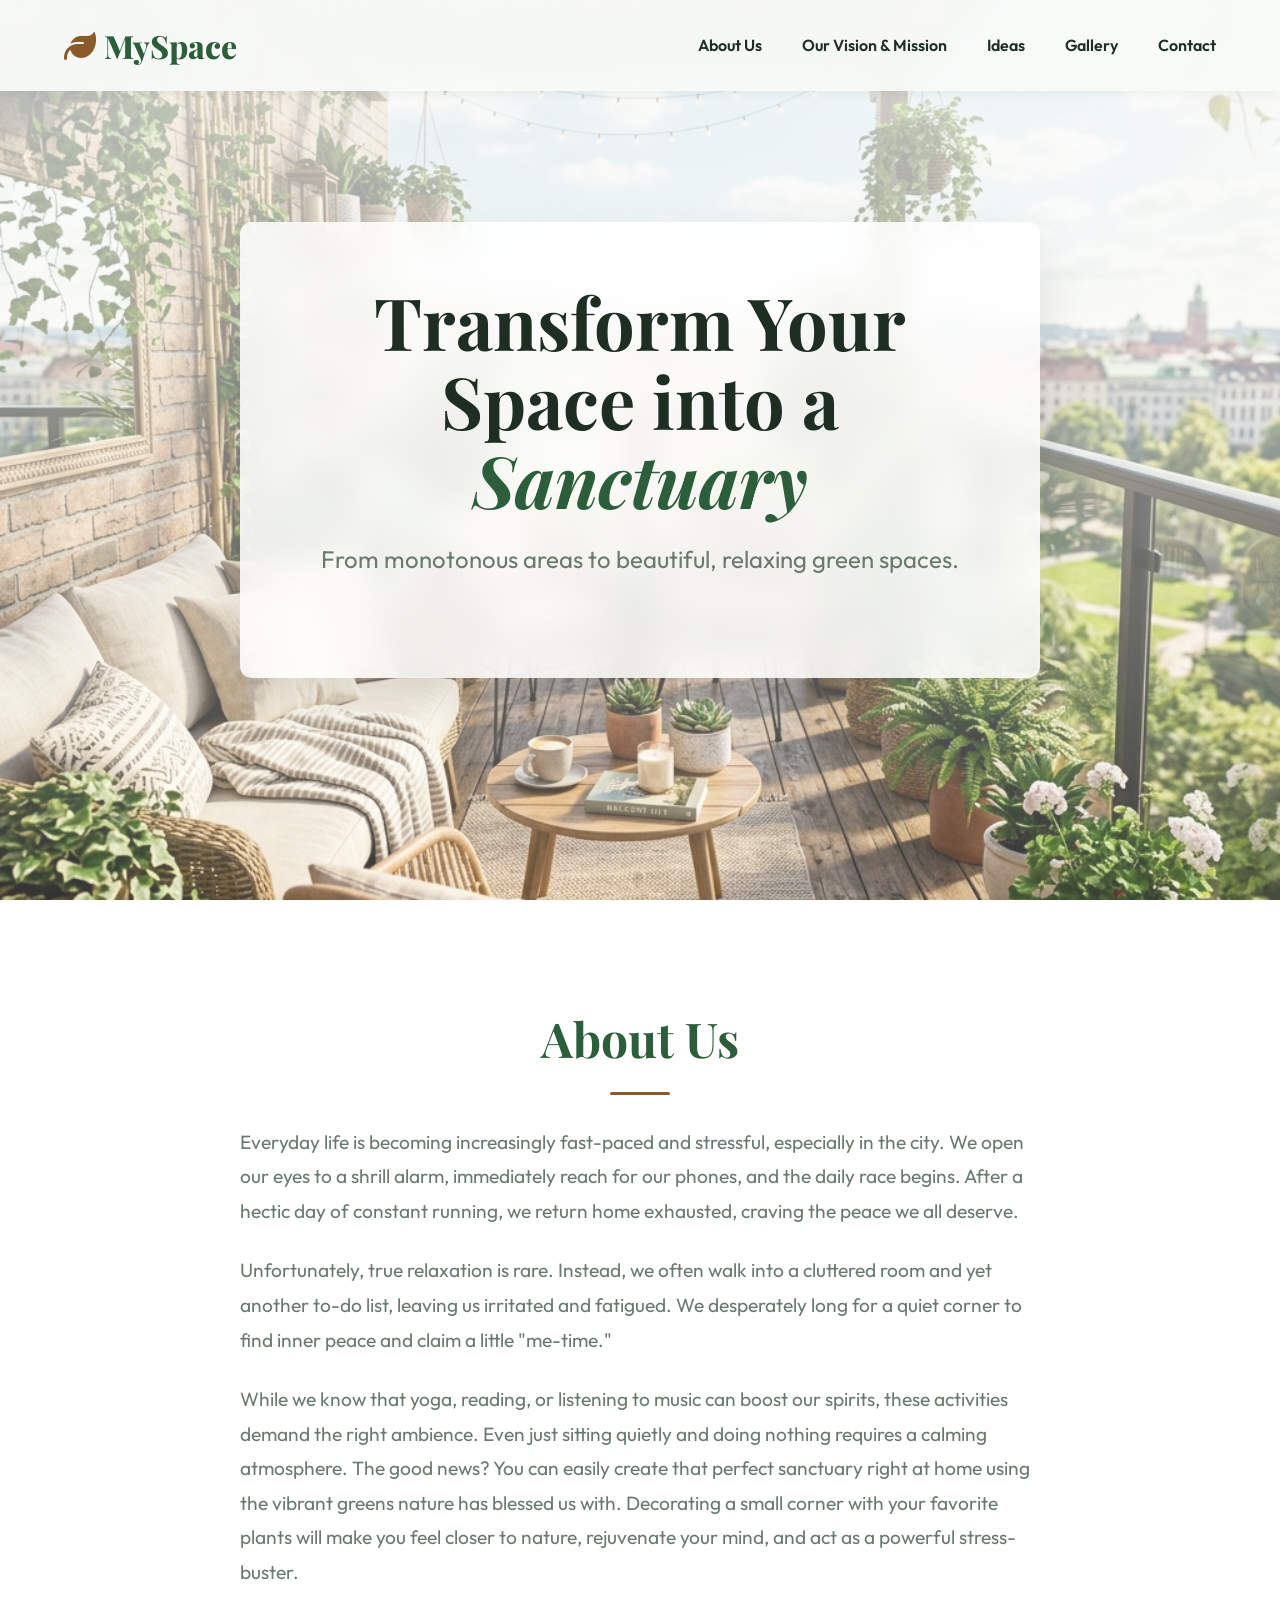
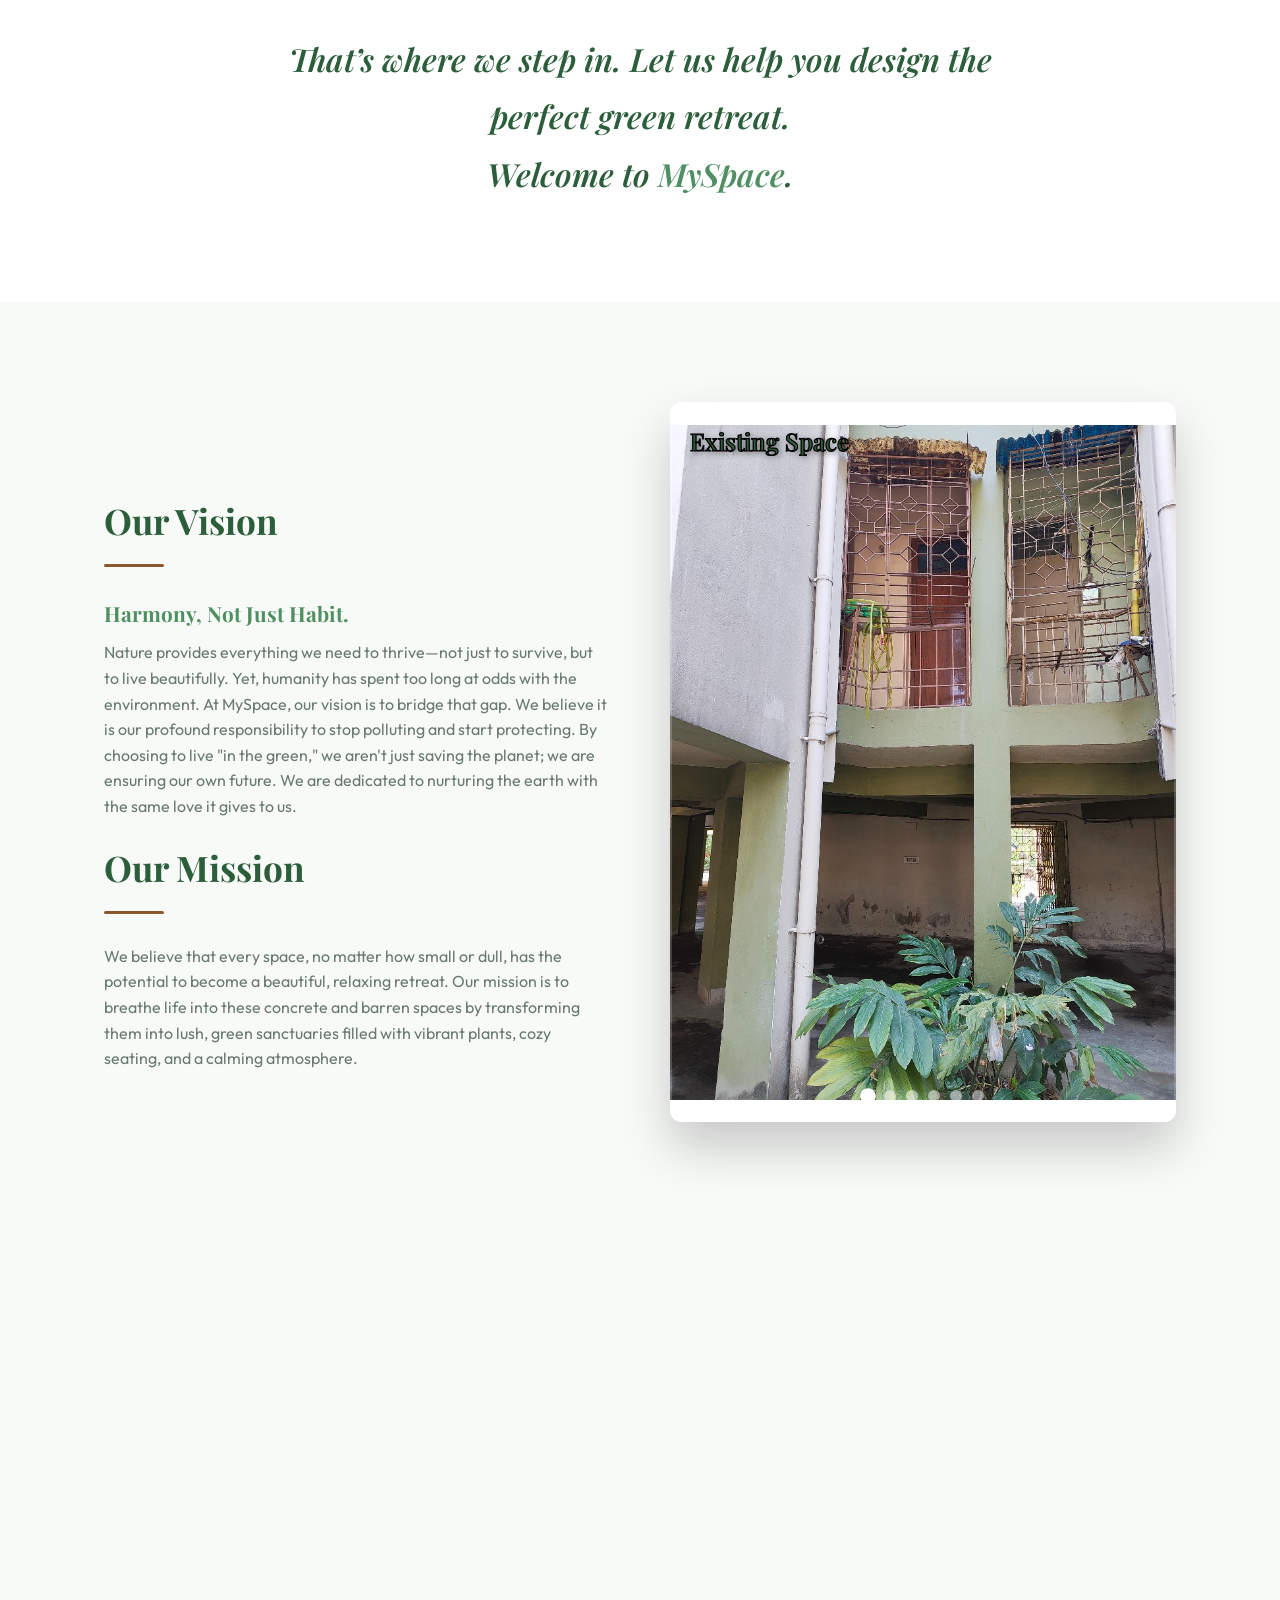
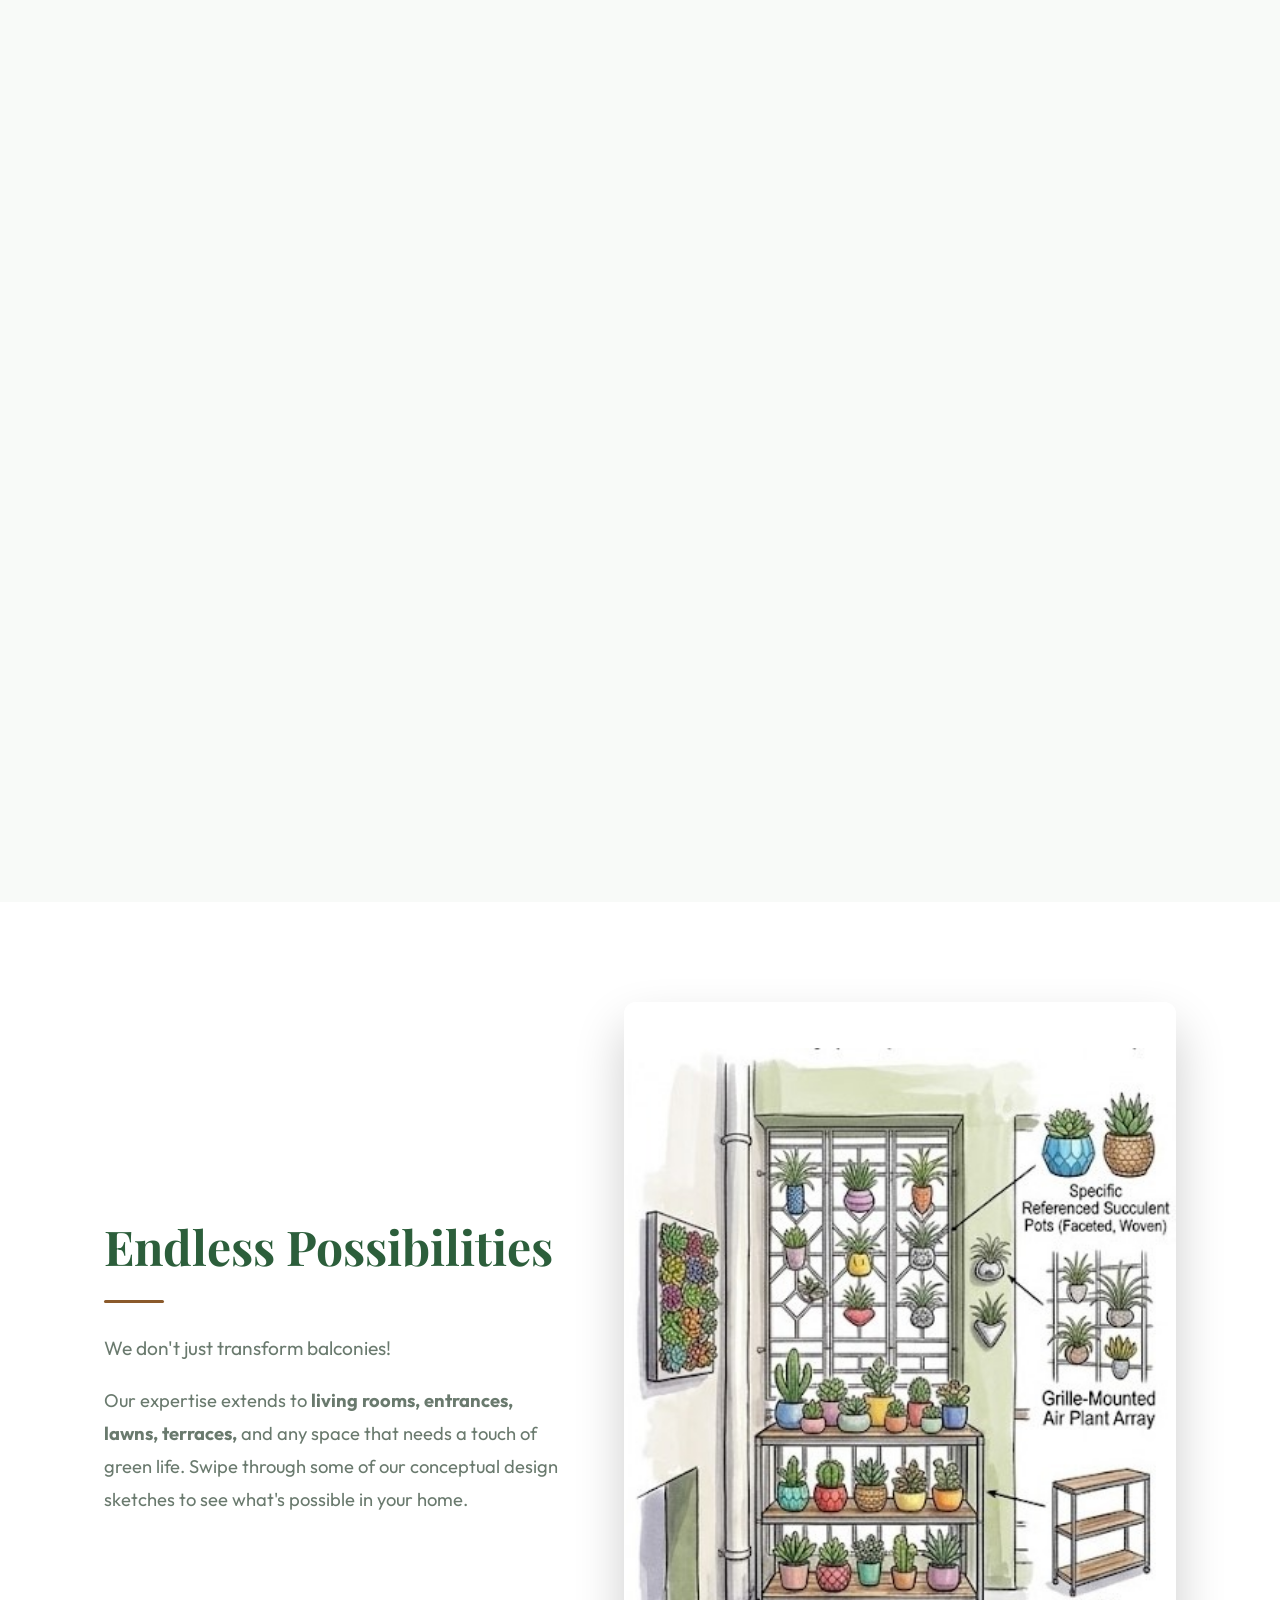
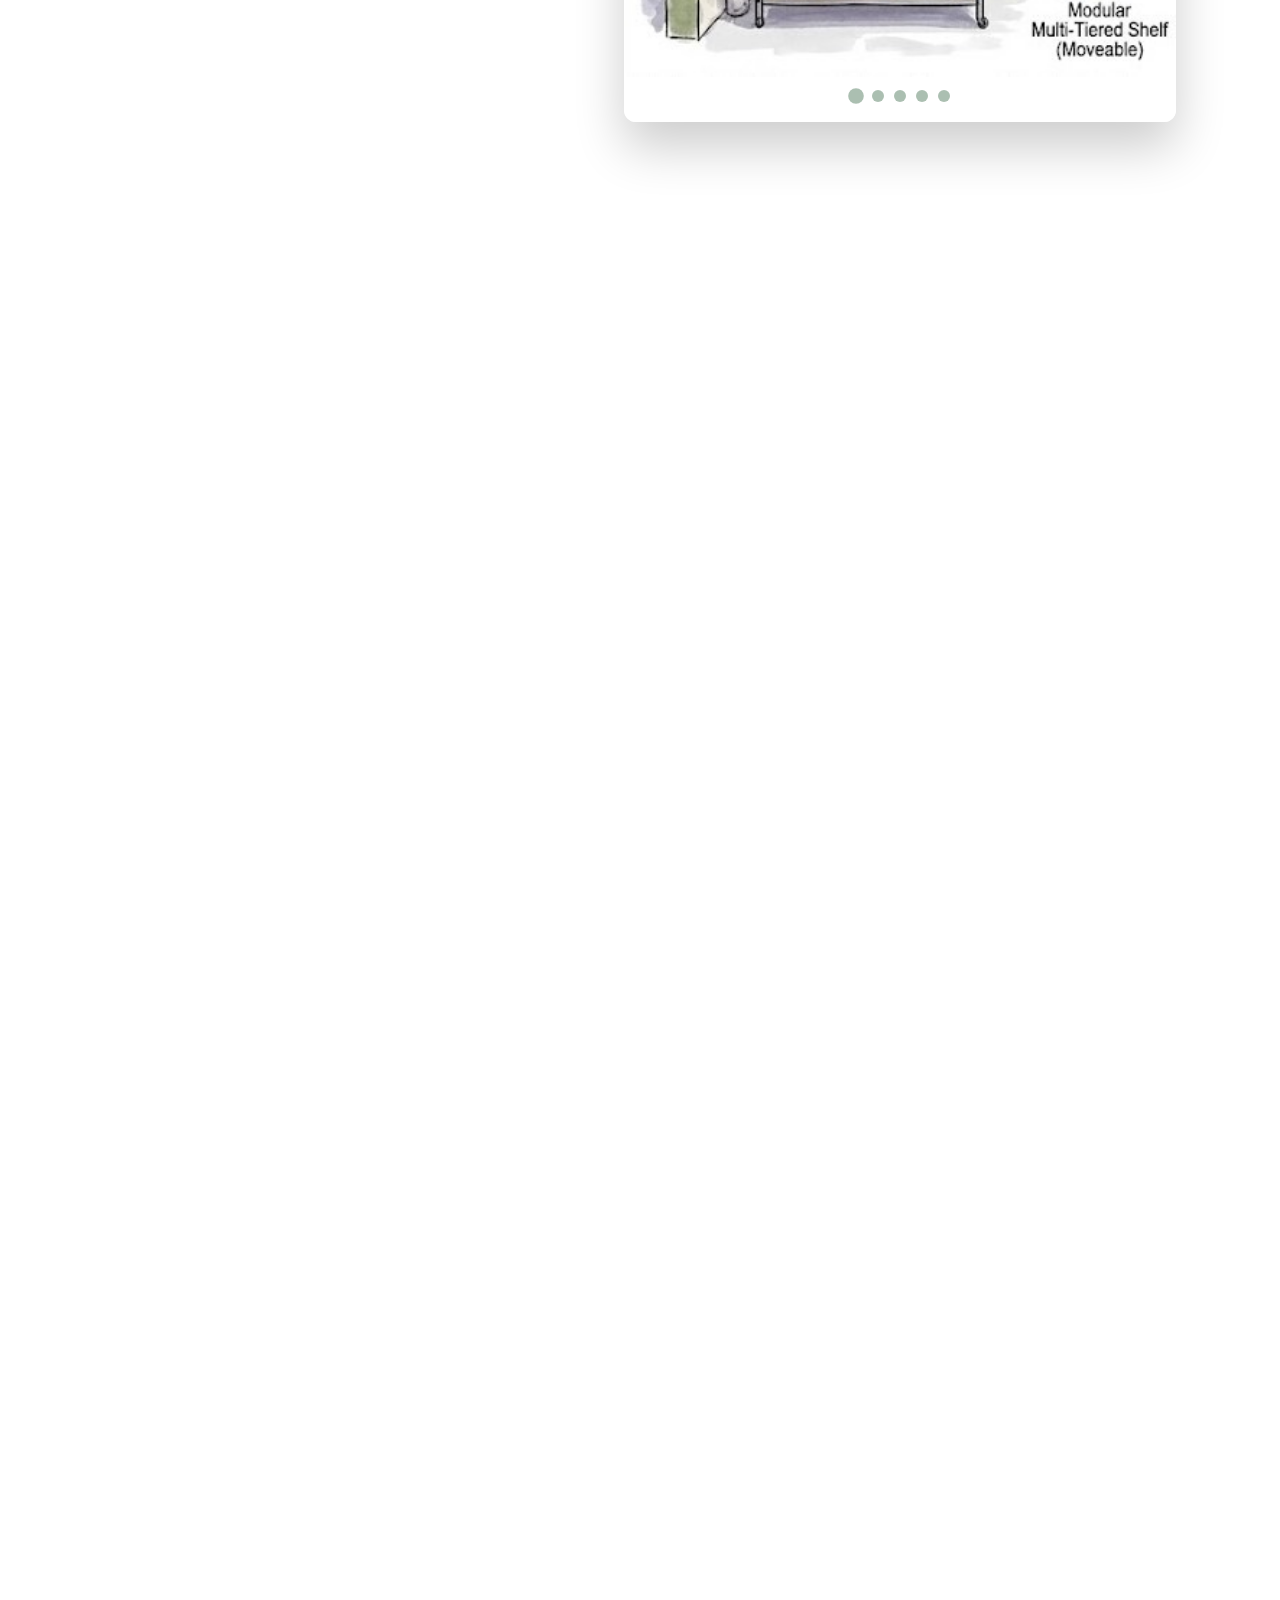
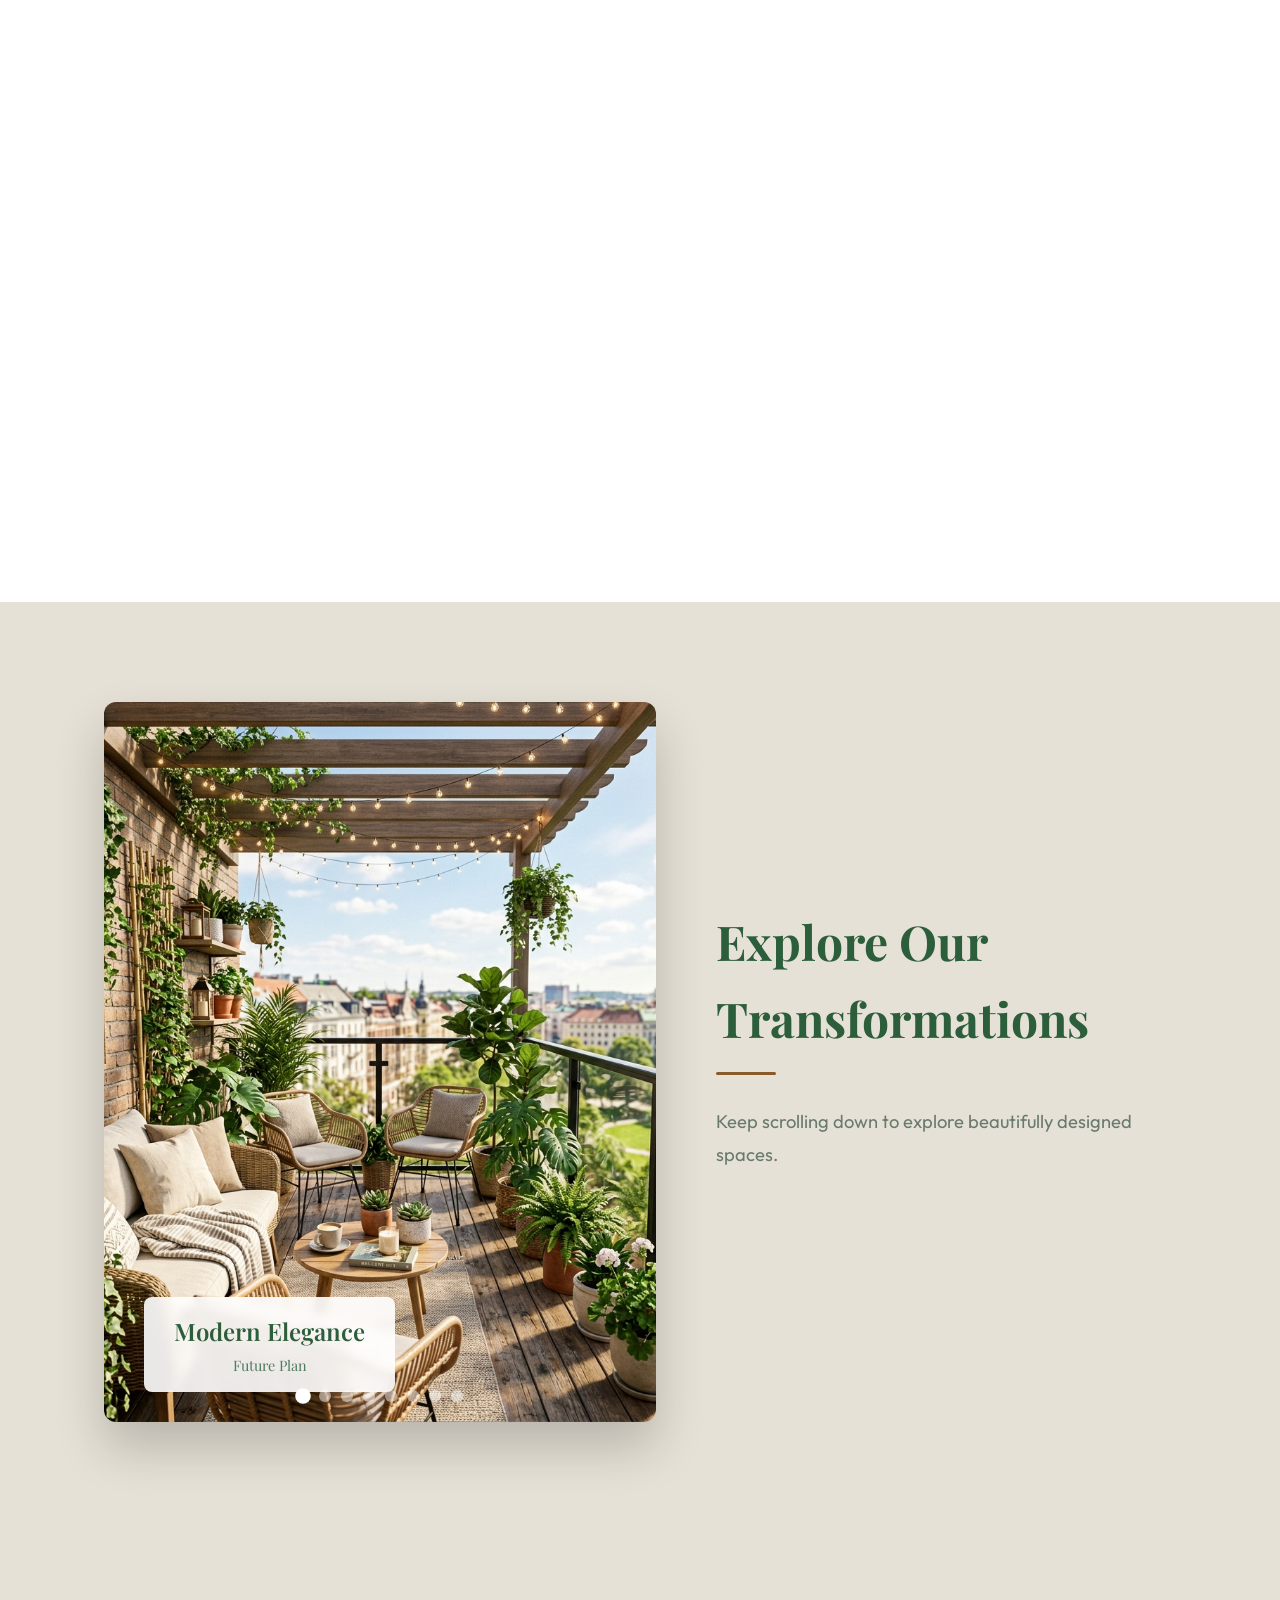
==== index.html @ f3a71e33 "Fix mobile responsive issues" ====
<!DOCTYPE html>
<html lang="en">
<head>
    <meta charset="UTF-8">
    <meta name="viewport" content="width=device-width, initial-scale=1.0">
    <meta name="description" content="MySpace - Transforming boring verandas and balconies into beautiful and relaxing spaces with plants.">
    <title>MySpace | Your Balcony Oasis</title>
    <!-- Google Fonts -->
    <link rel="preconnect" href="https://fonts.googleapis.com">
    <link rel="preconnect" href="https://fonts.gstatic.com" crossorigin>
    <link href="https://fonts.googleapis.com/css2?family=Outfit:wght@300;400;600;800&family=Playfair+Display:ital,wght@0,600;1,600&display=swap" rel="stylesheet">
    <link rel="stylesheet" href="styles.css">
    <!-- Font Awesome for Icons -->
    <link rel="stylesheet" href="https://cdnjs.cloudflare.com/ajax/libs/font-awesome/6.4.0/css/all.min.css">
</head>
<body>

    <!-- Navigation -->
    <nav class="navbar">
        <div class="logo">
            <i class="fa-solid fa-leaf logo-icon"></i> MySpace
        </div>
        <div class="menu-toggle" id="mobile-menu" style="display: none; font-size: 1.8rem; cursor: pointer; color: var(--primary-green);">
            <i class="fa-solid fa-bars"></i>
        </div>
        <ul class="nav-links" id="nav-links">
            <li><a href="#about">About Us</a></li>
            <li><a href="#vision">Our Vision & Mission</a></li>
            <li><a href="#ideas">Ideas</a></li>
            <li><a href="#gallery">Gallery</a></li>
            <li><a href="#contact">Contact</a></li>
        </ul>
    </nav>

    <!-- Hero Section -->
    <header class="hero slide-up">
        <div class="hero-content">
            <h1>Transform Your Space into a <span class="highlight">Sanctuary</span></h1>
            <p>From monotonous areas to beautiful, relaxing green spaces.</p>
        </div>
    </header>

    <!-- About Us Section -->
    <section id="about" class="about section fade-in">
        <div class="about-container">
            <h2>About Us</h2>
            <div class="underline center"></div>
            <div class="about-content">
                <p>Everyday life is becoming increasingly fast-paced and stressful, especially in the city. We open our eyes to a shrill alarm, immediately reach for our phones, and the daily race begins. After a hectic day of constant running, we return home exhausted, craving the peace we all deserve.</p>
                <p>Unfortunately, true relaxation is rare. Instead, we often walk into a cluttered room and yet another to-do list, leaving us irritated and fatigued. We desperately long for a quiet corner to find inner peace and claim a little "me-time."</p>
                <p>While we know that yoga, reading, or listening to music can boost our spirits, these activities demand the right ambience. Even just sitting quietly and doing nothing requires a calming atmosphere. The good news? You can easily create that perfect sanctuary right at home using the vibrant greens nature has blessed us with. Decorating a small corner with your favorite plants will make you feel closer to nature, rejuvenate your mind, and act as a powerful stress-buster.</p>
                <h3 class="highlight-quote">That’s where we step in. Let us help you design the perfect green retreat.<br>Welcome to <span>MySpace</span>.</h3>
            </div>
        </div>
    </section>

    <!-- Vision Section -->
    <section id="vision" class="vision section scroll-sequence">
        <div class="vision-container sticky-content">
            <div class="vision-text">
                <h2>Our Vision</h2>
                <div class="underline"></div>
                <h3 style="margin-bottom: 10px; font-size: 1.3rem; color: var(--accent-green);">Harmony, Not Just Habit.</h3>
                <p style="margin-bottom: 20px;">Nature provides everything we need to thrive—not just to survive, but to live beautifully. Yet, humanity has spent too long at odds with the environment. At MySpace, our vision is to bridge that gap. We believe it is our profound responsibility to stop polluting and start protecting. By choosing to live "in the green," we aren't just saving the planet; we are ensuring our own future. We are dedicated to nurturing the earth with the same love it gives to us.</p>
                
                <h2>Our Mission</h2>
                <div class="underline"></div>
                <p>We believe that every space, no matter how small or dull, has the potential to become a beautiful, relaxing retreat. Our mission is to breathe life into these concrete and barren spaces by transforming them into lush, green sanctuaries filled with vibrant plants, cozy seating, and a calming atmosphere.</p>
            </div>
            <div class="carousel-container vision-slider">
                <div class="carousel-track">
                    <div class="carousel-slide active">
                        <img src="assets/images/media__1774604463958.jpg" alt="Existing Space">
                        <div class="slide-caption">Existing Space</div>
                    </div>
                    <div class="carousel-slide">
                        <img src="assets/images/media__1774605026718.jpg" alt="Your Vision, Our Mission">
                        <div class="slide-caption">Your Vision, Our Mission</div>
                    </div>
                    <div class="carousel-slide">
                        <img src="assets/images/media__1774605032897.jpg" alt="Your Vision, Our Mission">
                        <div class="slide-caption">Your Vision, Our Mission</div>
                    </div>
                    <div class="carousel-slide">
                        <img src="assets/images/media__1774605039100.jpg" alt="Your Vision, Our Mission">
                        <div class="slide-caption">Your Vision, Our Mission</div>
                    </div>
                    <div class="carousel-slide">
                        <img src="assets/images/media__1774605044727.jpg" alt="Your Vision, Our Mission">
                        <div class="slide-caption">Your Vision, Our Mission</div>
                    </div>
                    <div class="carousel-slide">
                        <img src="assets/images/media__1774604450760.jpg" alt="Final Transformation">
                        <div class="slide-caption">Final Transformation</div>
                    </div>
                </div>
                
                <div class="carousel-nav">
                    <span class="dot active"></span>
                    <span class="dot"></span>
                    <span class="dot"></span>
                    <span class="dot"></span>
                    <span class="dot"></span>
                    <span class="dot"></span>
                </div>
            </div>
        </div>
    </section>

    <!-- Ideas / Sketches Section -->
    <section id="ideas" class="gallery section scroll-sequence" style="background-color: var(--white);">
        <div class="ideas-container sticky-content">
            <div class="ideas-text">
                <h2>Endless Possibilities</h2>
                <div class="underline"></div>
                <p class="subtitle" style="margin-bottom: 20px;">We don't just transform balconies!</p>
                <p style="font-size: 1.15rem; color: var(--text-light); line-height: 1.8;">Our expertise extends to <strong>living rooms, entrances, lawns, terraces,</strong> and any space that needs a touch of green life. Swipe through some of our conceptual design sketches to see what's possible in your home.</p>
            </div>
            
            <div class="carousel-container ideas-slider">
                <div class="carousel-track">
                    <div class="carousel-slide active">
                        <img src="assets/images/media__1774609196352.jpg" alt="Idea Sketch 1" style="object-fit: contain; background-color: #fff;">
                    </div>
                    <div class="carousel-slide">
                        <img src="assets/images/media__1774609197192.jpg" alt="Idea Sketch 2" style="object-fit: contain; background-color: #fff;">
                    </div>
                    <div class="carousel-slide">
                        <img src="assets/images/media__1774609197814.jpg" alt="Idea Sketch 3" style="object-fit: contain; background-color: #fff;">
                    </div>
                    <div class="carousel-slide">
                        <img src="assets/images/media__1774609197874.jpg" alt="Idea Sketch 4" style="object-fit: contain; background-color: #fff;">
                    </div>
                    <div class="carousel-slide">
                        <img src="assets/images/media__1774609370418.jpg" alt="Idea Sketch 5" style="object-fit: contain; background-color: #fff;">
                    </div>
                </div>
                
                <div class="carousel-nav">
                    <span class="dot active" style="background: rgba(44, 94, 59, 0.4);"></span>
                    <span class="dot" style="background: rgba(44, 94, 59, 0.4);"></span>
                    <span class="dot" style="background: rgba(44, 94, 59, 0.4);"></span>
                    <span class="dot" style="background: rgba(44, 94, 59, 0.4);"></span>
                    <span class="dot" style="background: rgba(44, 94, 59, 0.4);"></span>
                </div>
            </div>
        </div>
    </section>

    <!-- Gallery / Animated Carousel -->
    <section id="gallery" class="gallery section scroll-sequence">
        <div class="gallery-container sticky-content">
            
            <div class="carousel-container gallery-slider">
                <div class="carousel-track">
                    <div class="carousel-slide active">
                        <img src="assets/images/balcony_plants_1774595165789.png" alt="Modern Balcony Transformation">
                        <div class="slide-caption">
                            Modern Elegance
                            <div style="font-size: 0.9rem; font-weight: 400; opacity: 0.8; margin-top: 4px;">Future Plan</div>
                        </div>
                    </div>
                    <div class="carousel-slide">
                        <img src="assets/images/lush_veranda_garden_1774595140950.png" alt="Lush Natural Veranda">
                        <div class="slide-caption">
                            Natural Retreat
                            <div style="font-size: 0.9rem; font-weight: 400; opacity: 0.8; margin-top: 4px;">Future Plan</div>
                        </div>
                    </div>
                    <div class="carousel-slide">
                        <img src="assets/images/media__1774605804917.jpg" alt="Mounted Air Plant">
                        <div class="slide-caption">Hanging Mounts</div>
                        <div class="plant-label" style="top: 50%; left: 50%;">Tillandsia (Air Plant)</div>
                    </div>
                    <div class="carousel-slide">
                        <img src="assets/images/media__1774605805603.jpg" alt="Moss Pole with Air Plants">
                        <div class="slide-caption">Living Art</div>
                        <div class="plant-label" style="top: 60%; left: 45%;">Tillandsia Assortment</div>
                        <div class="plant-label" style="top: 20%; left: 70%;">Pennywort</div>
                    </div>
                    <div class="carousel-slide">
                        <img src="assets/images/media__1774605805669.jpg" alt="Potted Succulents and Plants">
                        <div class="slide-caption">Potted Retreat</div>
                        <div class="plant-label" style="top: 40%; left: 75%;">Aglaonema</div>
                        <div class="plant-label" style="top: 80%; left: 45%;">Succulent Varietals</div>
                        <div class="plant-label" style="top: 20%; left: 20%;">Hanging Fern</div>
                    </div>
                    <div class="carousel-slide">
                        <img src="assets/images/media__1774605806975.jpg" alt="Rabbit's Foot Fern">
                        <div class="slide-caption">Textured Greens</div>
                        <div class="plant-label" style="top: 45%; left: 50%;">Rabbit's Foot Fern</div>
                    </div>
                    <div class="carousel-slide">
                        <img src="assets/images/media__1774608332799.jpg" alt="Colourful Pots Collection">
                        <div class="slide-caption">Colourful Collection</div>
                        <div class="plant-label" style="top: 20%; left: 20%;">Tradescantia</div>
                        <div class="plant-label" style="top: 30%; left: 70%;">Indoor Fern</div>
                        <div class="plant-label" style="top: 50%; left: 45%;">Star Cactus</div>
                        <div class="plant-label" style="top: 85%; left: 50%;">Succulents Assortment</div>
                    </div>
                    <div class="carousel-slide">
                        <img src="assets/images/media__1774605806603.jpg" alt="Full Balcony Bloom">
                        <div class="slide-caption">Full Transformation</div>
                    </div>
                </div>
                
                <div class="carousel-nav">
                    <span class="dot active"></span>
                    <span class="dot"></span>
                    <span class="dot"></span>
                    <span class="dot"></span>
                    <span class="dot"></span>
                    <span class="dot"></span>
                    <span class="dot"></span>
                    <span class="dot"></span>
                </div>
            </div>

            <div class="gallery-text">
                <h2>Explore Our Transformations</h2>
                <div class="underline"></div>
                <p class="subtitle" style="font-size: 1.15rem; color: var(--text-light); line-height: 1.8;">Keep scrolling down to explore beautifully designed spaces.</p>
            </div>
        </div>
    </section>

    <!-- Contact Section -->
    <section id="contact" class="contact section fade-in">
        <div class="contact-container" style="max-width: 900px;">
            <h2>Let's Get Started</h2>
            <div class="underline center"></div>
            <p>Ready to transform your balcony? Send us a message and we'll reach out.</p>
            
            <div class="contact-layout" style="display: flex; gap: 40px; align-items: stretch; flex-wrap: wrap; margin-top: 30px;">
                <form class="contact-form" style="flex: 1.2; min-width: 300px; margin: 0;">
                    <!-- Anti-spam settings for formsubmit -->
                    <input type="hidden" name="_captcha" value="false">
                    <input type="hidden" name="_subject" value="New Enquiry for MySpace!">
                    
                    <div class="form-group">
                        <input type="text" id="name" name="name" placeholder="Your Name" required>
                    </div>
                    <div class="form-group">
                        <input type="email" id="email" name="email" placeholder="Your Email" required>
                    </div>
                    <div class="form-group">
                        <input type="tel" id="phone" name="phone" placeholder="Your Phone Number" required>
                    </div>
                    <div class="form-group">
                        <textarea id="message" name="message" rows="5" placeholder="Tell us about your space..." required></textarea>
                    </div>
                    <button type="submit" class="btn primary-btn submit-btn">Send Message</button>
                </form>

                <div class="contact-qr" style="flex: 1; min-width: 250px; background: var(--white); padding: 40px; border-radius: var(--br-radius); box-shadow: 0 15px 35px rgba(0,0,0,0.05); display: flex; flex-direction: column; align-items: center; justify-content: center;">
                    <p style="font-family: var(--font-heading); font-size: 1.5rem; color: var(--primary-green); margin-bottom: 20px; font-weight: 600; text-align: center;">Connect on Instagram</p>
                    <a href="https://www.instagram.com/exerevnomyspace/" target="_blank" style="display: block; transition: transform 0.3s;" onmouseover="this.style.transform='scale(1.05)'" onmouseout="this.style.transform='scale(1)'">
                        <img src="assets/images/media__1775208472275.png" alt="Instagram QR Code" style="max-width: 200px; width: 100%; border-radius: 10px; border: 2px solid var(--light-green); padding: 10px; box-shadow: 0 4px 15px rgba(0,0,0,0.08);">
                    </a>
                    <p style="margin-top: 15px; color: var(--text-light); font-size: 0.95rem;">@exerevnomyspace</p>
                    
                    <div style="width: 100%; height: 1px; background: #E2E8F0; margin: 25px 0;"></div>
                    
                    <p style="font-family: var(--font-heading); font-size: 1.2rem; color: var(--primary-green); margin-bottom: 15px; font-weight: 600; text-align: center;">Or Email Us Directly</p>
                    <a href="mailto:exerevnomyspace@gmail.com" style="color: var(--accent-green); font-weight: 600; font-size: 1.05rem; display: flex; align-items: center; gap: 8px;">
                        <i class="fa-regular fa-envelope"></i> exerevnomyspace@gmail.com
                    </a>
                </div>
            </div>
        </div>
    </section>

    <!-- Footer -->
    <footer class="footer">
        <div class="footer-content">
            <div class="footer-logo">
                <i class="fa-solid fa-leaf"></i> MySpace
            </div>
            <p class="footer-tagline">Making the world greener, one space at a time.</p>
            <div class="social-links">
                <a href="https://www.instagram.com/exerevnomyspace/" target="_blank" aria-label="Instagram"><i class="fa-brands fa-instagram"></i></a>
            </div>
        </div>
        <div class="footer-bottom">
            <p>&copy; <script>document.write(new Date().getFullYear())</script> MySpace. All rights reserved.</p>
        </div>
    </footer>

    <script src="script.js"></script>
</body>
</html>
---- styles.css ----
/* 
  MySpace - Nature Based Theme 
  Color Palette: Forest Green, Sage, Soft Off-White, Earthy Browns
*/

:root {
    /* Colors */
    --primary-green: #2C5E3B; /* Deep Forest Green */
    --light-green: #A3C1AD; /* Sage Green */
    --accent-green: #4F8F62; /* Vibrant Green */
    --wood-brown: #8B5A2B; /* Touch of earthy brown */
    --bg-color: #F8FAF8; /* Soft Off-white */
    --text-dark: #1F2E23;
    --text-light: #6A7A6E;
    --white: #FFFFFF;
    --sand: #E6E1D6; /* Warm earthy tone */
    
    /* Typography */
    --font-main: 'Outfit', sans-serif;
    --font-heading: 'Playfair Display', serif;
    
    /* Layout */
    --max-width: 1200px;
    --br-radius: 12px;
    
    /* Animation */
    --transition: 0.3s ease-in-out;
}

/* Base Styles */
* {
    margin: 0;
    padding: 0;
    box-sizing: border-box;
    scroll-behavior: smooth;
}

body {
    font-family: var(--font-main);
    background-color: var(--bg-color);
    color: var(--text-dark);
    line-height: 1.6;
    overflow-x: hidden;
}

a {
    text-decoration: none;
    color: inherit;
    transition: var(--transition);
}

ul {
    list-style: none;
}

img {
    max-width: 100%;
    height: auto;
    display: block;
}

/* Typography & Utilities */
h1, h2, h3, h4 {
    font-family: var(--font-heading);
    color: var(--primary-green);
}

.section {
    padding: 100px 5%;
}

.underline {
    width: 60px;
    height: 3px;
    background-color: var(--wood-brown);
    margin: 15px 0 30px;
    border-radius: 2px;
}

.underline.center {
    margin-left: auto;
    margin-right: auto;
}

.btn {
    display: inline-block;
    padding: 14px 32px;
    border-radius: 30px;
    font-size: 1.1rem;
    font-weight: 600;
    cursor: pointer;
    transition: all 0.3s cubic-bezier(0.25, 0.8, 0.25, 1);
    border: none;
}

.primary-btn {
    background: linear-gradient(135deg, var(--primary-green), var(--accent-green));
    color: var(--white);
    box-shadow: 0 4px 15px rgba(44, 94, 59, 0.3);
}

.primary-btn:hover {
    transform: translateY(-3px);
    box-shadow: 0 8px 25px rgba(44, 94, 59, 0.4);
    color: var(--white);
}

/* Navigation */
.navbar {
    display: flex;
    justify-content: space-between;
    align-items: center;
    padding: 20px 5%;
    background: rgba(248, 250, 248, 0.95);
    backdrop-filter: blur(10px);
    position: fixed;
    top: 0;
    left: 0;
    width: 100%;
    z-index: 1000;
    box-shadow: 0 2px 10px rgba(0,0,0,0.05);
    transition: padding 0.3s ease;
}

.navbar.scrolled {
    padding: 15px 5%;
}

.logo {
    font-family: var(--font-heading);
    font-size: 2rem;
    font-weight: 800;
    color: var(--primary-green);
    display: flex;
    align-items: center;
    gap: 8px;
}

.logo-icon {
    color: var(--wood-brown);
}

.nav-links {
    display: flex;
    gap: 40px;
    font-weight: 600;
}

.nav-links a:hover {
    color: var(--accent-green);
}

/* Hero Section */
.hero {
    height: 100vh;
    display: flex;
    align-items: center;
    justify-content: center;
    text-align: center;
    padding: 0 5%;
    position: relative;
    background: linear-gradient(rgba(248, 250, 248, 0.8), rgba(248, 250, 248, 0.2)),
                url('assets/images/balcony_plants_1774595165789.png') center/cover no-repeat;
    background-attachment: fixed;
}

.hero-content {
    max-width: 800px;
    z-index: 2;
    background: rgba(255, 255, 255, 0.85);
    padding: 60px 40px;
    border-radius: var(--br-radius);
    box-shadow: 0 20px 50px rgba(0,0,0,0.1);
    backdrop-filter: blur(15px);
}

.hero h1 {
    font-size: 4.5rem;
    line-height: 1.1;
    margin-bottom: 20px;
    color: var(--text-dark);
}

.hero .highlight {
    color: var(--primary-green);
    font-style: italic;
}

.hero p {
    font-size: 1.5rem;
    color: var(--text-light);
    margin-bottom: 40px;
}

/* About Us Section */
.about {
    background-color: var(--white);
    text-align: center;
}

.about h2 {
    font-size: 3rem;
}

.about-content {
    max-width: 800px;
    margin: 0 auto;
    text-align: left;
    font-size: 1.2rem;
    color: var(--text-light);
    line-height: 1.8;
}

.about-content p {
    margin-bottom: 25px;
}

.highlight-quote {
    text-align: center;
    font-family: var(--font-heading);
    color: var(--primary-green);
    font-size: 2rem;
    font-style: italic;
    margin-top: 40px;
    font-weight: 600;
}

.highlight-quote span {
    color: var(--accent-green);
}

/* Vision Section */
.vision-container {
    display: flex;
    align-items: center;
    gap: 60px;
    max-width: var(--max-width);
    margin: 0 auto;
}

/* Sticky Scroll Sequence Base */
.scroll-sequence {
    position: relative;
    padding: 0 !important;
}

.sticky-content {
    position: sticky;
    top: 0;
    height: 100vh;
    display: flex;
    flex-direction: column;
    justify-content: center;
    align-items: center;
    overflow: hidden;
    padding: 60px 5%;
    width: 100%;
}

.vision-container.sticky-content {
    flex-direction: row;
    max-width: var(--max-width);
    margin: 0 auto;
    padding-top: 80px; /* Accounts for navbar */
}

.ideas-container.sticky-content,
.gallery-container.sticky-content {
    flex-direction: row;
    max-width: var(--max-width);
    margin: 0 auto;
    gap: 60px;
    padding-top: 80px;
}

.ideas-text,
.gallery-text {
    flex: 1;
    text-align: left;
}

.ideas-text h2,
.gallery-text h2 {
    font-size: 3rem;
    color: var(--primary-green);
}

.ideas-slider {
    flex: 1.2;
    margin: 0;
    max-width: none;
    height: 75vh;
    box-shadow: 0 20px 40px rgba(44, 94, 59, 0.15);
}

.gallery-slider {
    flex: 1.2;
    margin: 0;
    max-width: none;
    height: 80vh;
}

.vision-text {
    flex: 1;
    margin-top: 40px;
}

.vision-text h2 {
    font-size: 2.2rem;
}

.vision-text p {
    font-size: 1rem;
    color: var(--text-light);
}

.vision-slider {
    flex: 1;
    margin: 0;
    max-width: none;
    box-shadow: 0 20px 40px rgba(44, 94, 59, 0.15);
    aspect-ratio: 3 / 4;
}

.vision-slider::after {
    content: '';
    position: absolute;
    inset: 0;
    border-radius: var(--br-radius);
    box-shadow: inset 0 0 0 2px rgba(255,255,255,0.2);
    pointer-events: none;
}

.vision-slider .carousel-slide {
    background-color: var(--white);
}

.vision-slider .carousel-slide img {
    transition: transform 0.8s ease;
    object-fit: contain;
}

.vision-slider:hover .carousel-slide img {
    transform: scale(1.05);
}

.vision-slider .slide-caption {
    background: transparent;
    backdrop-filter: none;
    top: 20px;
    bottom: auto;
    left: 20px;
    padding: 0;
    color: var(--primary-green);
    -webkit-text-stroke: 1.2px #000;
    text-shadow: 2px 2px 6px rgba(0,0,0,0.7);
}


/* Gallery Carousel Section */
.gallery {
    background-color: var(--sand);
    text-align: center;
}

.gallery h2 {
    font-size: 3rem;
}

.gallery .subtitle {
    font-size: 1.2rem;
    color: var(--text-light);
    margin-bottom: 50px;
}

.carousel-container {
    max-width: 1000px;
    width: 100%;
    margin: 0 auto;
    position: relative;
    overflow: hidden;
    border-radius: var(--br-radius);
    box-shadow: 0 25px 50px rgba(0,0,0,0.2);
    height: 80vh; /* Taller explicit height instead of cramped aspect ratio */
}

.carousel-track {
    position: relative;
    width: 100%;
    height: 100%;
}

.carousel-slide {
    position: absolute;
    inset: 0;
    opacity: 0;
    transition: opacity 0.6s ease-in-out;
    pointer-events: none;
    background-color: var(--white);
}

.carousel-slide.active {
    opacity: 1;
    pointer-events: auto;
}

.carousel-slide img {
    width: 100%;
    height: 100%;
    object-fit: cover;
}

.slide-caption {
    position: absolute;
    bottom: 30px;
    left: 40px;
    background: rgba(255, 255, 255, 0.9);
    padding: 15px 30px;
    border-radius: 8px;
    font-family: var(--font-heading);
    font-size: 1.5rem;
    color: var(--primary-green);
    font-weight: 600;
    backdrop-filter: blur(5px);
}

.placeholder-slide {
    background: linear-gradient(135deg, var(--light-green), var(--primary-green));
    display: flex;
    align-items: center;
    justify-content: center;
    color: var(--white);
    text-align: center;
}

.placeholder-content h3 {
    color: var(--white);
    font-size: 2.5rem;
    margin-bottom: 10px;
}

.placeholder-content p {
    font-size: 1.2rem;
    opacity: 0.9;
}

.carousel-btn {
    position: absolute;
    top: 50%;
    transform: translateY(-50%);
    background: rgba(255,255,255,0.8);
    border: none;
    width: 50px;
    height: 50px;
    border-radius: 50%;
    cursor: pointer;
    font-size: 1.2rem;
    color: var(--primary-green);
    transition: var(--transition);
    z-index: 10;
}

.carousel-btn:hover {
    background: var(--white);
    transform: translateY(-50%) scale(1.1);
}

.prev-btn { left: 20px; }
.next-btn { right: 20px; }

.carousel-nav {
    position: absolute;
    bottom: 20px;
    left: 50%;
    transform: translateX(-50%);
    display: flex;
    gap: 10px;
}

.dot {
    width: 12px;
    height: 12px;
    background: rgba(255,255,255,0.5);
    border-radius: 50%;
    cursor: pointer;
    transition: var(--transition);
}

.dot.active {
    background: var(--white);
    transform: scale(1.3);
}

/* Plant Labels on hover */
.carousel-slide .plant-label {
    position: absolute;
    background: rgba(255, 255, 255, 0.95);
    color: var(--primary-green);
    padding: 8px 15px;
    border-radius: 6px;
    font-size: 0.95rem;
    font-weight: 600;
    opacity: 0;
    transition: opacity 0.3s ease, transform 0.3s ease;
    transform: translate(-50%, 10px);
    pointer-events: none;
    box-shadow: 0 4px 15px rgba(0,0,0,0.15);
    z-index: 5;
    white-space: nowrap;
}

.carousel-slide:hover .plant-label {
    opacity: 1;
    transform: translate(-50%, 0);
}

/* Contact Section */
.contact-container {
    max-width: 700px;
    margin: 0 auto;
    text-align: center;
}

.contact h2 {
    font-size: 3rem;
}

.contact p {
    font-size: 1.2rem;
    color: var(--text-light);
    margin-bottom: 40px;
}

.contact-form {
    background: var(--white);
    padding: 50px;
    border-radius: var(--br-radius);
    box-shadow: 0 15px 35px rgba(0,0,0,0.05);
    text-align: left;
}

.form-group {
    margin-bottom: 25px;
}

.form-group input,
.form-group textarea {
    width: 100%;
    padding: 18px 20px;
    border: 1px solid #E2E8F0;
    border-radius: 8px;
    font-family: var(--font-main);
    font-size: 1rem;
    background: #F8FAF8;
    transition: border 0.3s;
}

.form-group input:focus,
.form-group textarea:focus {
    outline: none;
    border-color: var(--accent-green);
    background: var(--white);
    box-shadow: 0 0 0 3px rgba(79, 143, 98, 0.1);
}

.submit-btn {
    width: 100%;
    padding: 18px;
    font-size: 1.2rem;
}

/* Footer */
.footer {
    background-color: var(--primary-green);
    color: var(--white);
    padding: 80px 5% 30px;
    text-align: center;
}

.footer-content {
    max-width: 600px;
    margin: 0 auto 50px;
}

.footer-logo {
    font-family: var(--font-heading);
    font-size: 2.5rem;
    font-weight: 800;
    margin-bottom: 15px;
    display: flex;
    align-items: center;
    justify-content: center;
    gap: 10px;
}

.footer-tagline {
    font-size: 1.2rem;
    opacity: 0.8;
    margin-bottom: 30px;
}

.social-links {
    display: flex;
    justify-content: center;
    gap: 20px;
}

.social-links a {
    display: flex;
    align-items: center;
    justify-content: center;
    width: 50px;
    height: 50px;
    border-radius: 50%;
    background: rgba(255,255,255,0.1);
    font-size: 1.3rem;
}

.social-links a:hover {
    background: var(--accent-green);
    transform: translateY(-5px);
}

.footer-bottom {
    border-top: 1px solid rgba(255,255,255,0.1);
    padding-top: 30px;
    opacity: 0.6;
    font-size: 0.9rem;
}

/* Animations (Intersection Observer) */
.fade-in {
    opacity: 0;
    transform: translateY(30px);
    transition: opacity 0.8s ease-out, transform 0.8s ease-out;
}

.fade-in.visible {
    opacity: 1;
    transform: translateY(0);
}

.slide-up {
    animation: slideUpFade 1s cubic-bezier(0.25, 0.8, 0.25, 1) forwards;
}

@keyframes slideUpFade {
    0% {
        opacity: 0;
        transform: translateY(40px);
    }
    100% {
        opacity: 1;
        transform: translateY(0);
    }
}

/* Responsive Design */
@media (max-width: 992px) {
    .vision-container {
        flex-direction: column;
        text-align: center;
    }
    .vision-container.sticky-content,
    .ideas-container.sticky-content {
        flex-direction: column;
    }
    .gallery-container.sticky-content {
        flex-direction: column-reverse;
    }
    .ideas-text,
    .gallery-text {
        text-align: center;
    }
    .vision-slider,
    .ideas-slider,
    .gallery-slider {
        height: 50vh;
        width: 100%;
    }
    .underline {
        margin: 15px auto 30px;
    }
    .hero h1 {
        font-size: 3.5rem;
    }
}

@media (max-width: 768px) {
    .hero h1 {
        font-size: 2.5rem;
    }
    .hero p {
        font-size: 1.2rem;
    }
    .hero-content {
        padding: 40px 20px;
    }
    .menu-toggle {
        display: block !important;
    }
    .nav-links {
        display: none;
        position: absolute;
        top: 100%;
        left: 0;
        width: 100%;
        background: rgba(248, 250, 248, 0.98);
        flex-direction: column;
        padding: 20px 5%;
        box-shadow: 0 10px 15px rgba(0,0,0,0.05);
        gap: 20px;
        text-align: center;
    }
    .nav-links.active {
        display: flex;
    }
}
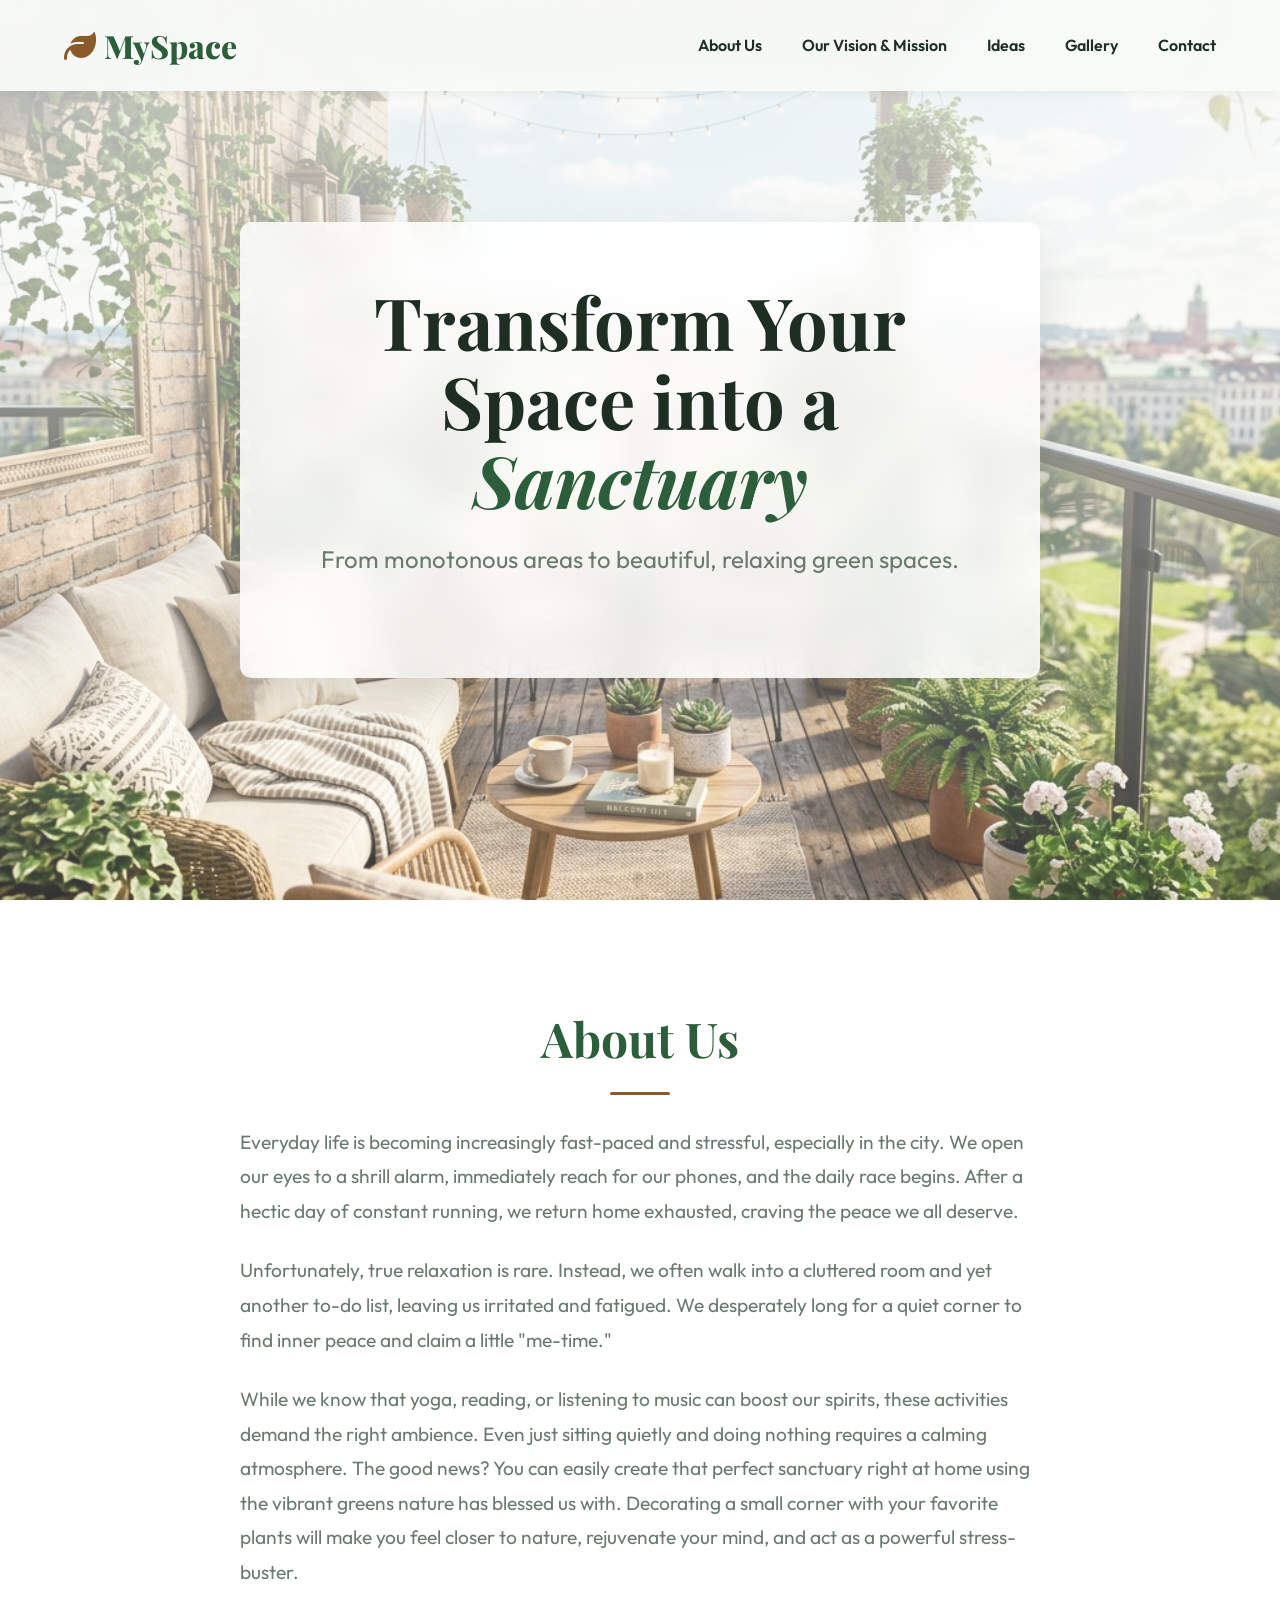
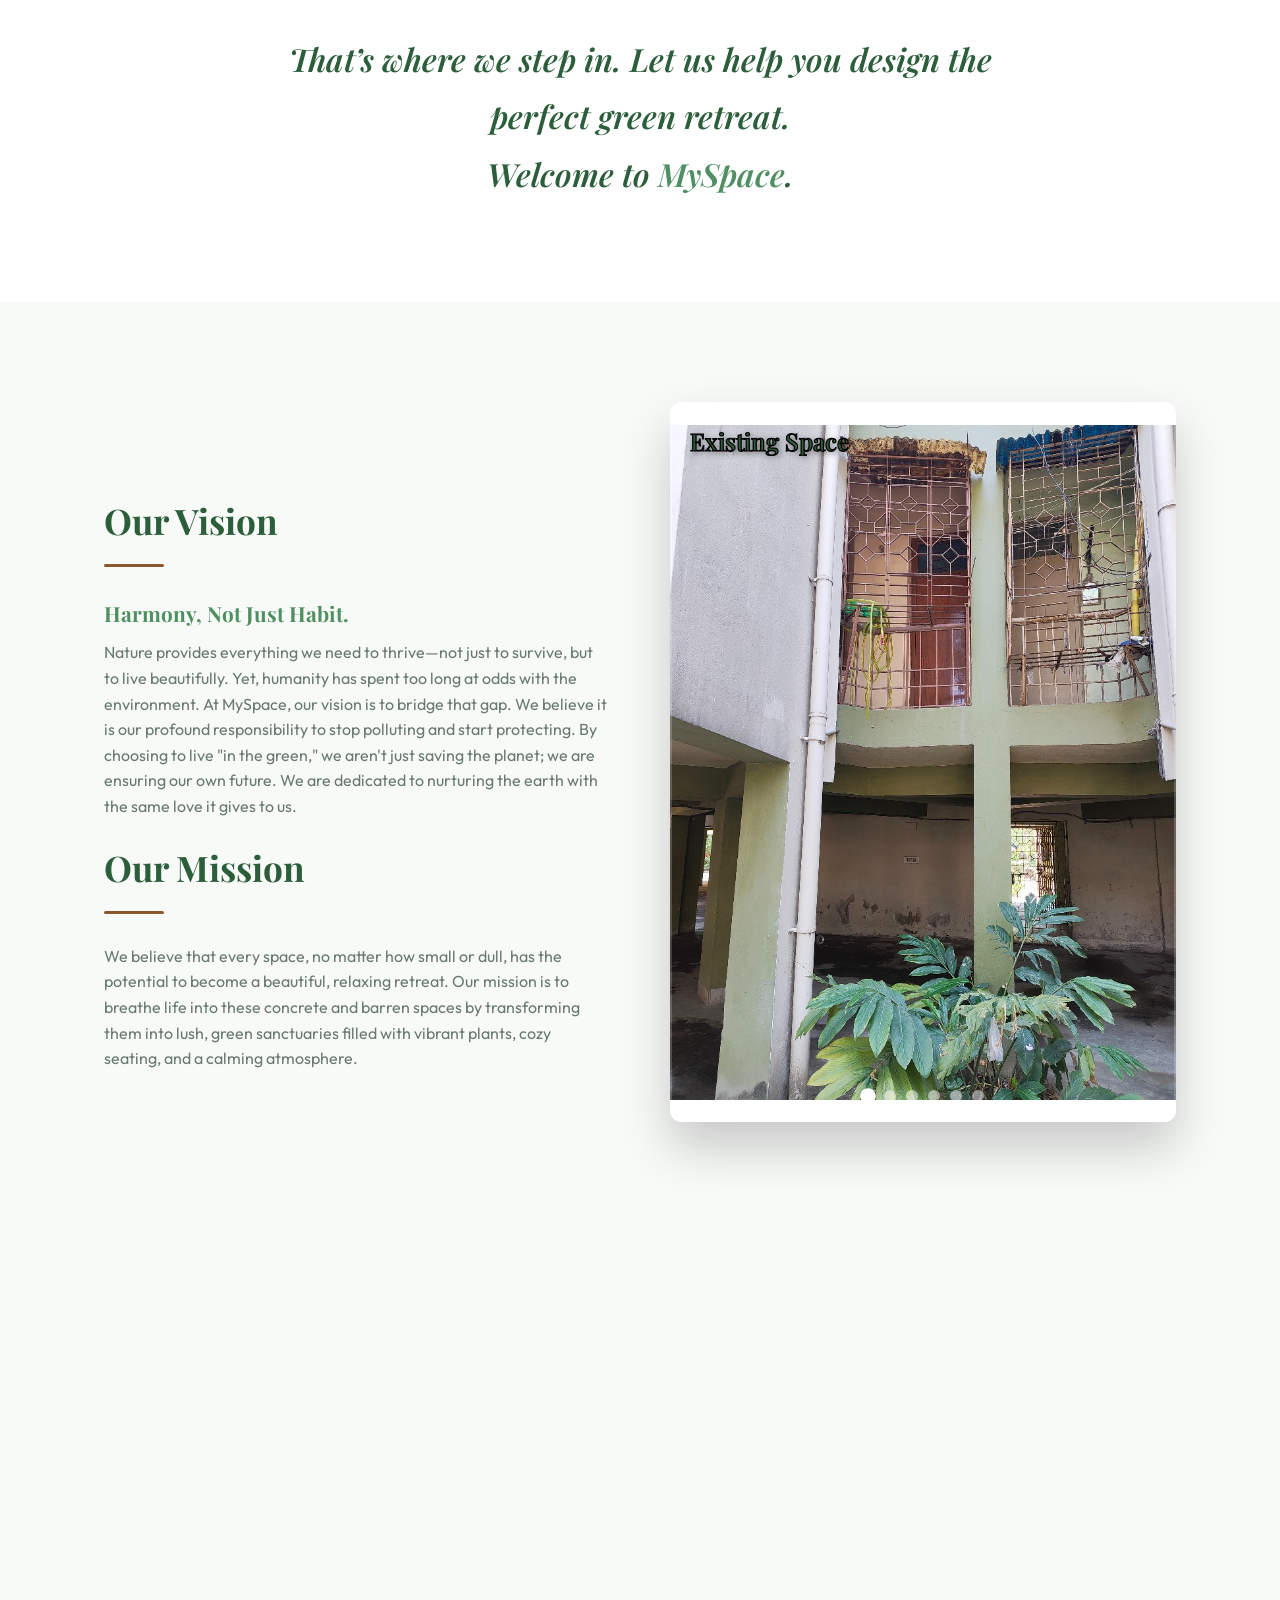
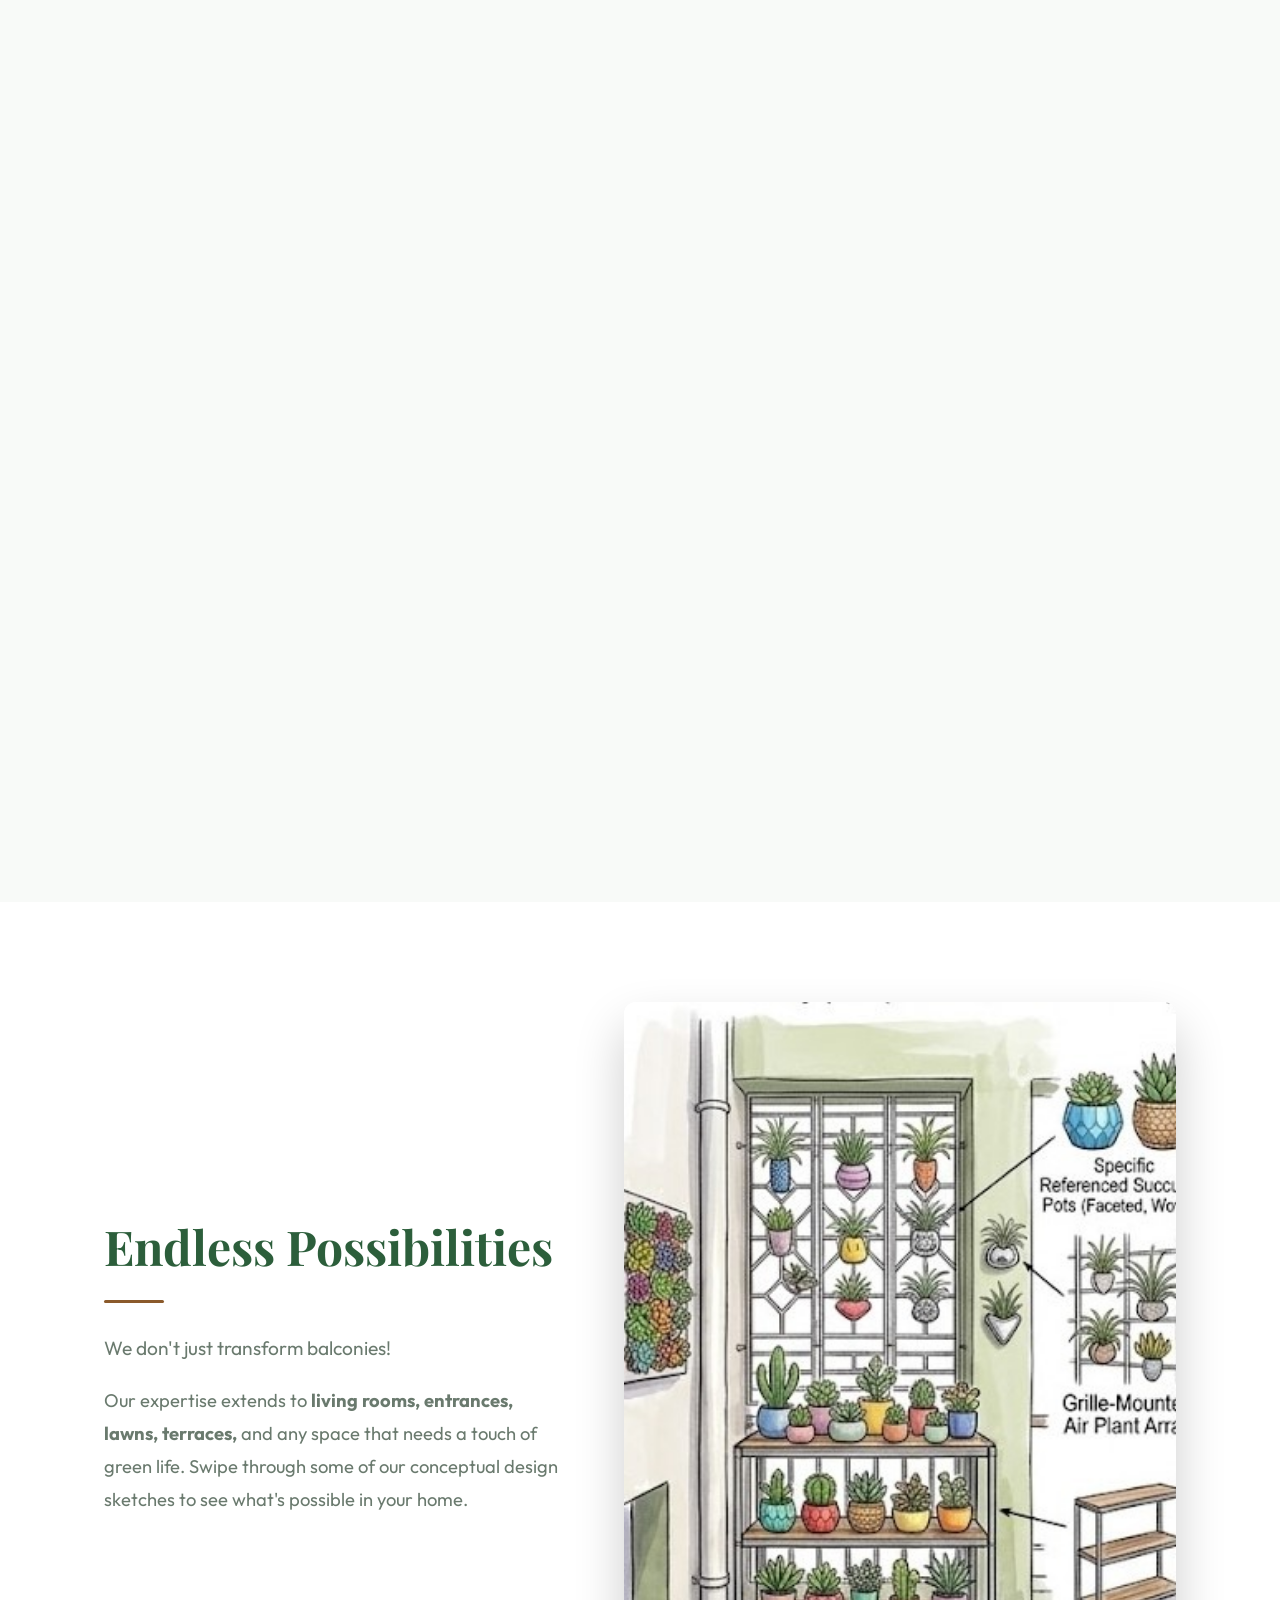
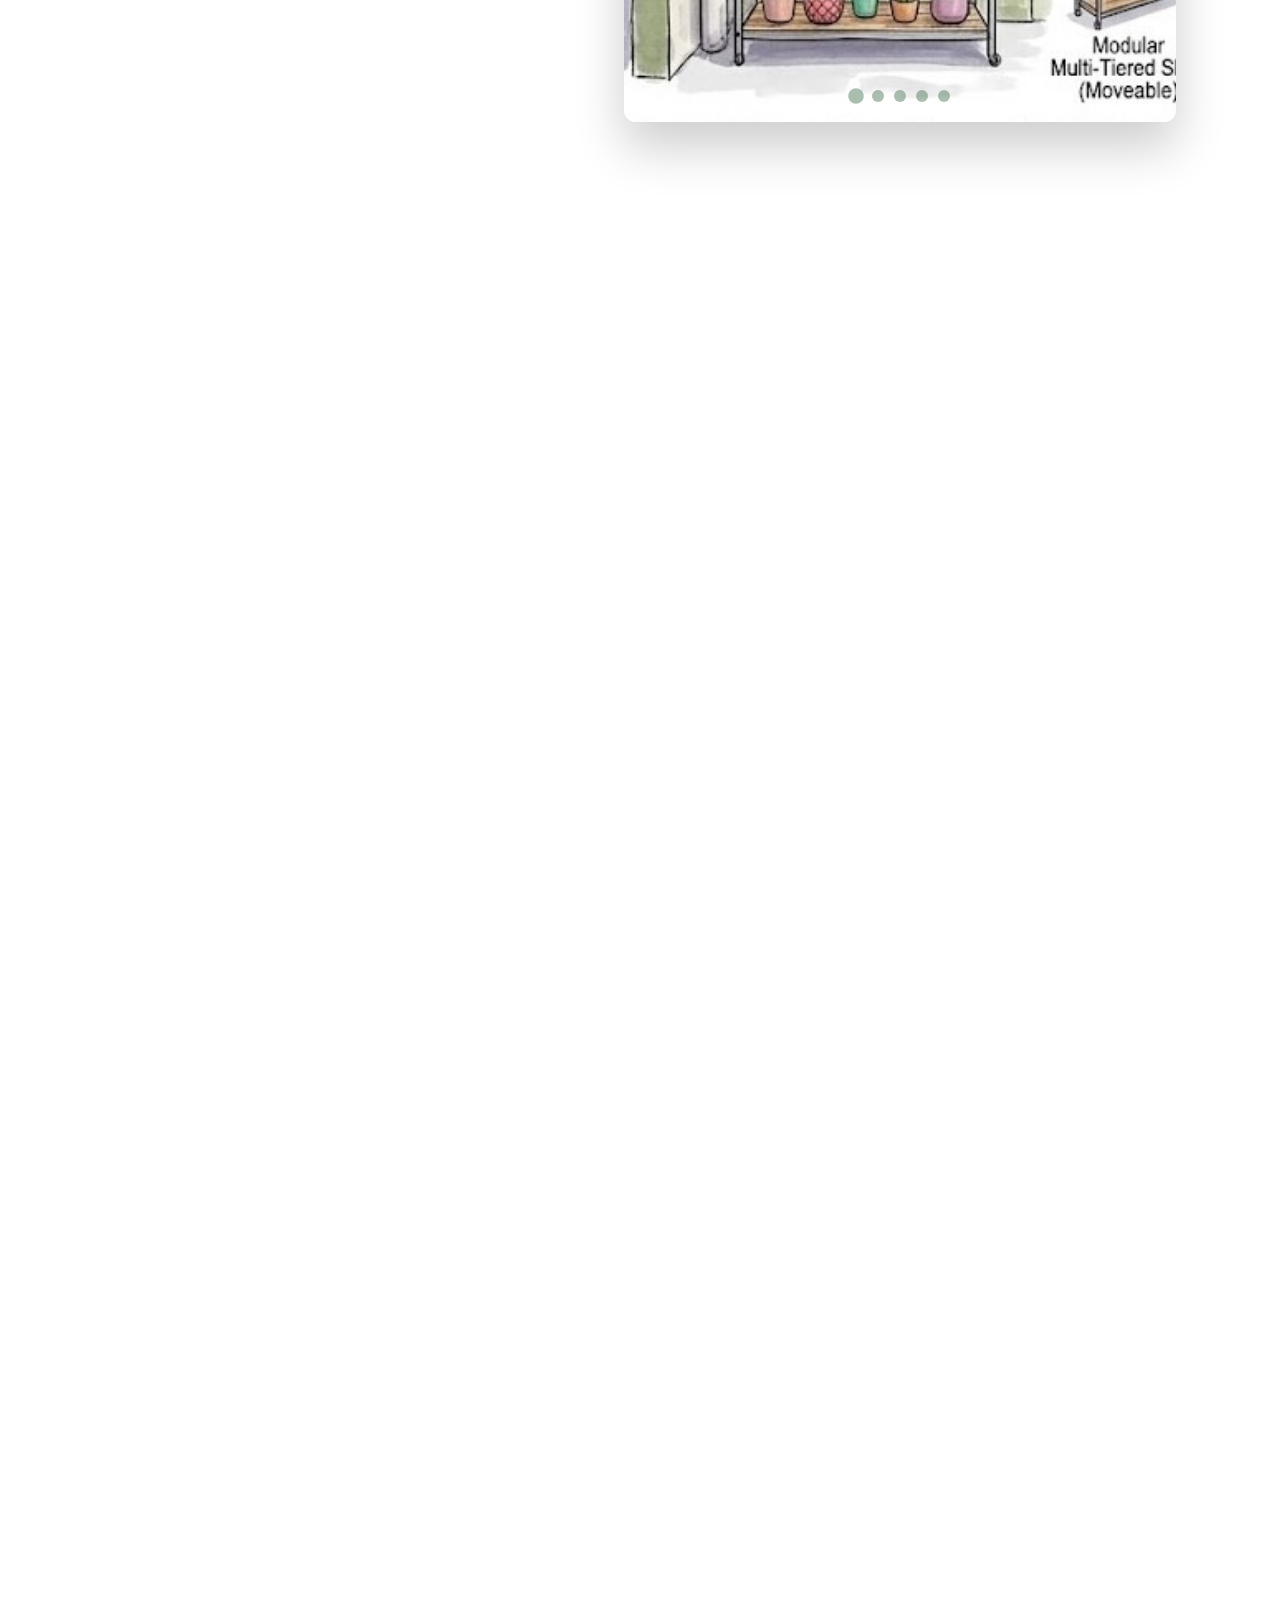
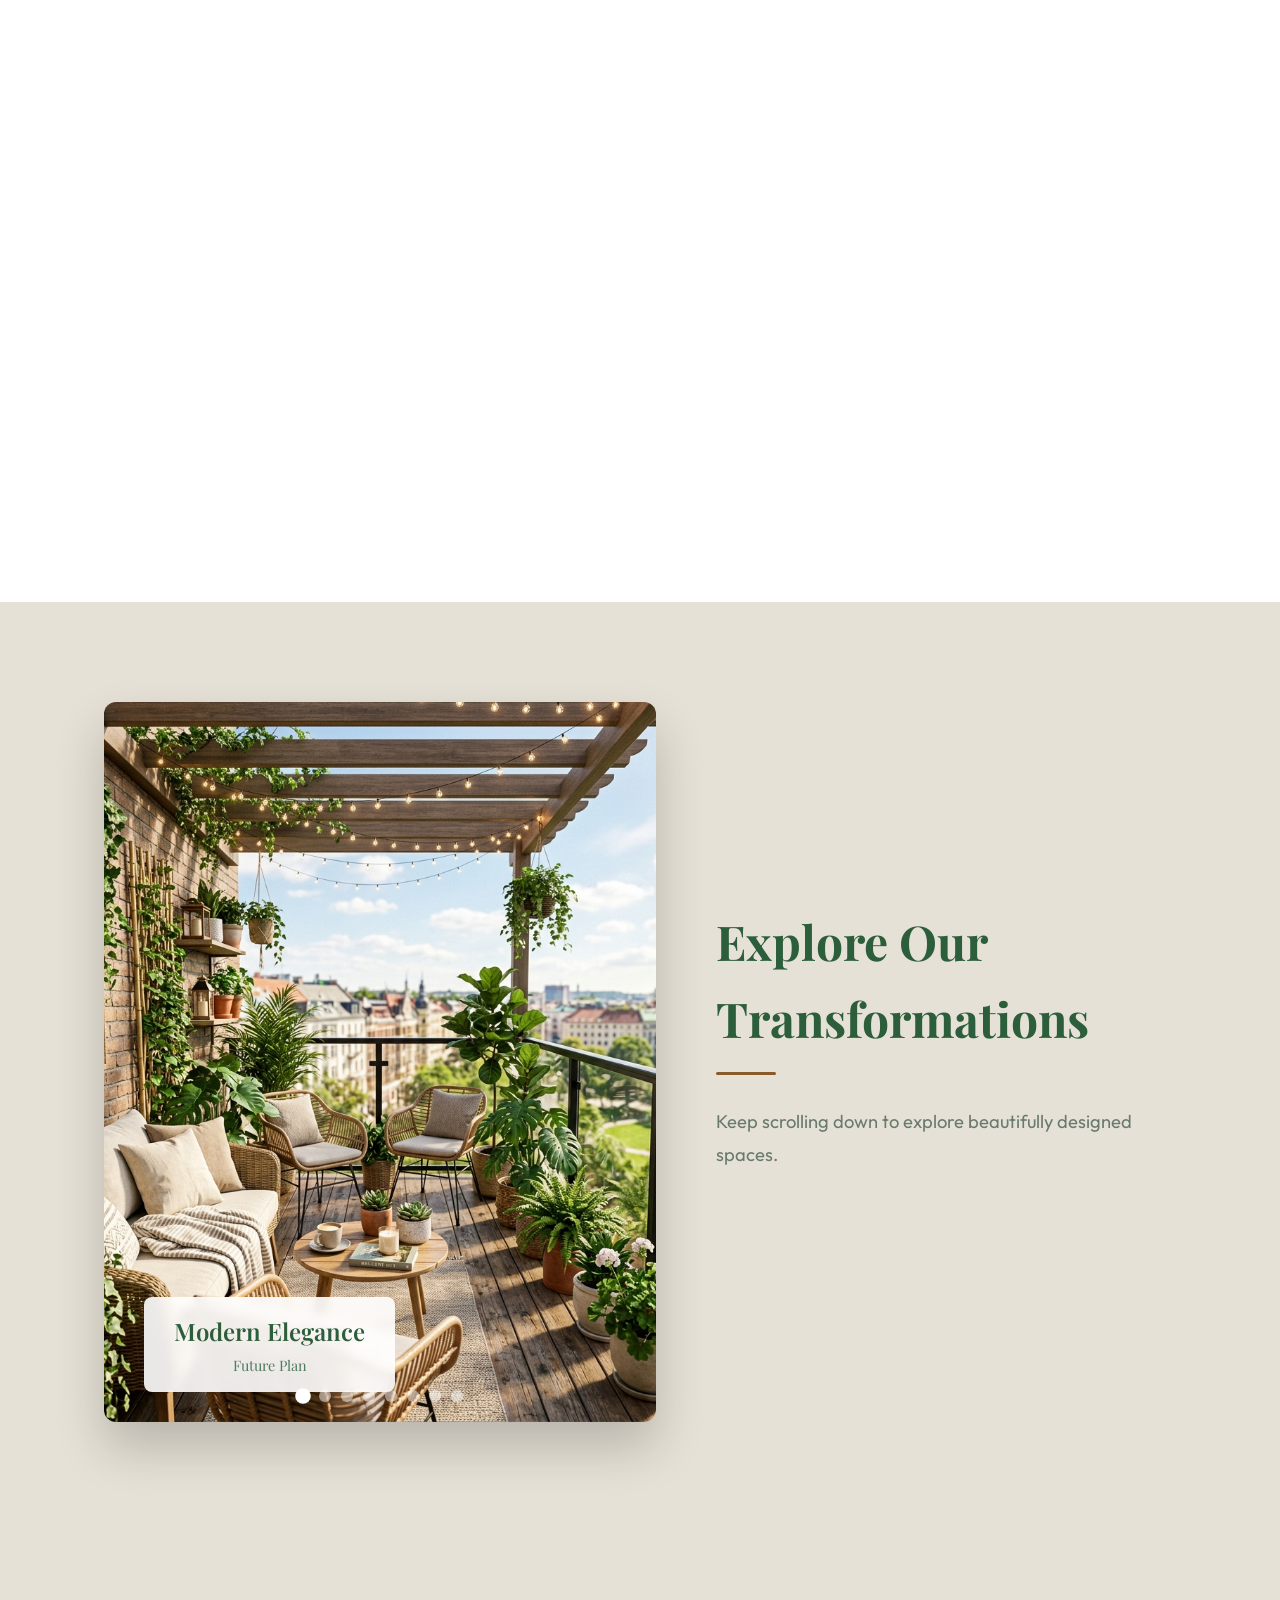
==== commit 2d38d123: "Fix: remove inline contain styles, add z-index for captions above images, cover-fit all mobile" ====
--- a/index.html
+++ b/index.html
@@ -120,19 +120,19 @@
             <div class="carousel-container ideas-slider">
                 <div class="carousel-track">
                     <div class="carousel-slide active">
-                        <img src="assets/images/media__1774609196352.jpg" alt="Idea Sketch 1" style="object-fit: contain; background-color: #fff;">
-                    </div>
-                    <div class="carousel-slide">
-                        <img src="assets/images/media__1774609197192.jpg" alt="Idea Sketch 2" style="object-fit: contain; background-color: #fff;">
-                    </div>
-                    <div class="carousel-slide">
-                        <img src="assets/images/media__1774609197814.jpg" alt="Idea Sketch 3" style="object-fit: contain; background-color: #fff;">
-                    </div>
-                    <div class="carousel-slide">
-                        <img src="assets/images/media__1774609197874.jpg" alt="Idea Sketch 4" style="object-fit: contain; background-color: #fff;">
-                    </div>
-                    <div class="carousel-slide">
-                        <img src="assets/images/media__1774609370418.jpg" alt="Idea Sketch 5" style="object-fit: contain; background-color: #fff;">
+                        <img src="assets/images/media__1774609196352.jpg" alt="Idea Sketch 1" class="ideas-img">
+                    </div>
+                    <div class="carousel-slide">
+                        <img src="assets/images/media__1774609197192.jpg" alt="Idea Sketch 2" class="ideas-img">
+                    </div>
+                    <div class="carousel-slide">
+                        <img src="assets/images/media__1774609197814.jpg" alt="Idea Sketch 3" class="ideas-img">
+                    </div>
+                    <div class="carousel-slide">
+                        <img src="assets/images/media__1774609197874.jpg" alt="Idea Sketch 4" class="ideas-img">
+                    </div>
+                    <div class="carousel-slide">
+                        <img src="assets/images/media__1774609370418.jpg" alt="Idea Sketch 5" class="ideas-img">
                     </div>
                 </div>
                 
--- a/styles.css
+++ b/styles.css
@@ -293,6 +293,11 @@
     box-shadow: 0 20px 40px rgba(44, 94, 59, 0.15);
 }
 
+.ideas-img {
+    object-fit: contain;
+    background-color: #fff;
+}
+
 .gallery-slider {
     flex: 1.2;
     margin: 0;
@@ -657,45 +662,7 @@
 
 /* Responsive Design */
 @media (max-width: 992px) {
-    .vision-container {
-        flex-direction: column;
-        text-align: center;
-    }
-    .vision-container.sticky-content,
-    .ideas-container.sticky-content {
-        flex-direction: column;
-    }
-    .gallery-container.sticky-content {
-        flex-direction: column-reverse;
-    }
-    .ideas-text,
-    .gallery-text {
-        text-align: center;
-    }
-    .vision-slider,
-    .ideas-slider,
-    .gallery-slider {
-        height: 50vh;
-        width: 100%;
-    }
-    .underline {
-        margin: 15px auto 30px;
-    }
-    .hero h1 {
-        font-size: 3.5rem;
-    }
-}
-
-@media (max-width: 768px) {
-    .hero h1 {
-        font-size: 2.5rem;
-    }
-    .hero p {
-        font-size: 1.2rem;
-    }
-    .hero-content {
-        padding: 40px 20px;
-    }
+    /* --- Navigation: Show hamburger at tablet/mobile --- */
     .menu-toggle {
         display: block !important;
     }
@@ -715,5 +682,232 @@
     .nav-links.active {
         display: flex;
     }
-}
-
+
+    /* --- Hero: Fix parallax and scale text --- */
+    .hero {
+        background-attachment: scroll; /* Fixed bg breaks on most mobile browsers */
+    }
+    .hero h1 {
+        font-size: 2.5rem;
+    }
+    .hero p {
+        font-size: 1.1rem;
+        margin-bottom: 20px;
+    }
+    .hero-content {
+        padding: 40px 25px;
+    }
+
+    /* --- About Section --- */
+    .about h2 {
+        font-size: 2.2rem;
+    }
+    .about-content {
+        font-size: 1.05rem;
+    }
+    .highlight-quote {
+        font-size: 1.5rem;
+    }
+
+    /* --- Scroll Sequence Sections: Disable sticky, go vertical --- */
+    .scroll-sequence {
+        height: auto !important; /* Override JS inline height */
+    }
+    .sticky-content {
+        position: static;
+        height: auto;
+        overflow: visible;
+        padding: 40px 5%;
+        flex-direction: column !important; /* Text above, images below */
+        align-items: center;
+        gap: 25px;
+    }
+
+    /* --- Section Containers --- */
+    .vision-container,
+    .ideas-container,
+    .gallery-container {
+        text-align: center;
+        width: 100%;
+        gap: 25px;
+    }
+
+    /* --- Text Blocks: Reset any absolute/sticky positioning --- */
+    .vision-text,
+    .ideas-text,
+    .gallery-text {
+        position: static;
+        transform: none;
+        width: 100%;
+        margin-top: 0;
+        opacity: 1 !important;
+        text-align: center;
+    }
+    .vision-text h2,
+    .ideas-text h2,
+    .gallery-text h2 {
+        font-size: 2rem;
+    }
+    .vision-text p,
+    .ideas-text p,
+    .gallery-text p {
+        font-size: 0.95rem;
+    }
+
+    /* --- Gallery Section: Text comes BEFORE images on mobile --- */
+    .gallery-container.sticky-content {
+        flex-direction: column-reverse !important;
+    }
+
+    /* --- Carousel Containers: Compact for mobile screens --- */
+    .carousel-container {
+        position: relative;
+        height: 38vh !important;
+        width: 100%;
+        margin-top: 0;
+        opacity: 1 !important;
+        transform: none;
+        box-shadow: 0 10px 30px rgba(0,0,0,0.12);
+        border-radius: 10px;
+        overflow: hidden;
+    }
+    .vision-slider {
+        aspect-ratio: auto;
+        height: 42vh !important;
+    }
+
+    /* --- Native Horizontal Swipe Carousel --- */
+    .carousel-track {
+        display: flex;
+        flex-direction: row;
+        width: 100%;
+        height: 100%;
+        overflow-x: auto;
+        overflow-y: hidden;
+        scroll-snap-type: x mandatory;
+        -webkit-overflow-scrolling: touch;
+        scrollbar-width: none;
+    }
+    .carousel-track::-webkit-scrollbar {
+        display: none;
+    }
+    .carousel-slide {
+        position: relative;
+        flex: 0 0 100%;
+        height: 100%;
+        opacity: 1;
+        pointer-events: auto;
+        scroll-snap-align: center;
+        scroll-snap-stop: always;
+        transition: none;
+        overflow: hidden;
+    }
+    /* Frosted bark texture behind every slide */
+    .carousel-slide::before {
+        content: '';
+        position: absolute;
+        inset: 0;
+        background: url('assets/images/bark_texture.png') center/cover no-repeat;
+        filter: blur(2px) brightness(0.85);
+        z-index: 0;
+    }
+    /* All images fill the frame completely - no empty space */
+    .carousel-slide img {
+        position: relative;
+        z-index: 1;
+        width: 100%;
+        height: 100%;
+        object-fit: cover;
+    }
+
+    /* Captions & labels must sit ABOVE images */
+    .slide-caption {
+        z-index: 2;
+    }
+    .plant-label {
+        z-index: 2;
+    }
+
+    /* --- Carousel Nav Dots: Instagram-style indicator --- */
+    .carousel-nav {
+        display: flex !important;
+        position: static;
+        justify-content: center;
+        padding: 10px 0 5px;
+        gap: 7px;
+        transform: none;
+        left: auto;
+        bottom: auto;
+    }
+    .dot {
+        width: 8px;
+        height: 8px;
+        background: rgba(44, 94, 59, 0.25);
+        border-radius: 50%;
+        transition: all 0.3s;
+    }
+    .dot.active {
+        background: var(--primary-green);
+        transform: scale(1.3);
+    }
+
+    /* --- Slide Captions: Scale down and anchor properly --- */
+    .slide-caption {
+        position: absolute;
+        font-size: 1rem;
+        padding: 8px 14px;
+        left: 10px;
+        bottom: 10px;
+        max-width: 80%;
+    }
+    .vision-slider .slide-caption {
+        font-size: 0.9rem;
+        top: 8px;
+        left: 8px;
+        bottom: auto;
+    }
+
+    /* --- Plant Labels: Tap to show on mobile --- */
+    .carousel-slide .plant-label {
+        opacity: 0;
+        font-size: 0.8rem;
+        padding: 5px 10px;
+    }
+    .carousel-slide.label-visible .plant-label {
+        opacity: 1;
+        transform: translate(-50%, 0);
+    }
+
+    /* --- Underline center on mobile --- */
+    .underline {
+        margin: 15px auto 25px;
+    }
+
+    /* --- Contact Section: Stack form and QR vertically --- */
+    .contact h2 {
+        font-size: 2.2rem;
+    }
+    .contact-layout {
+        flex-direction: column !important;
+        gap: 25px !important;
+    }
+    .contact-form {
+        padding: 30px 20px !important;
+        min-width: unset !important;
+    }
+    .contact-qr {
+        padding: 30px 20px !important;
+        min-width: unset !important;
+    }
+
+    /* --- Footer: Scale down --- */
+    .footer {
+        padding: 50px 5% 25px;
+    }
+    .footer-logo {
+        font-size: 1.8rem;
+    }
+    .footer-tagline {
+        font-size: 1rem;
+    }
+}
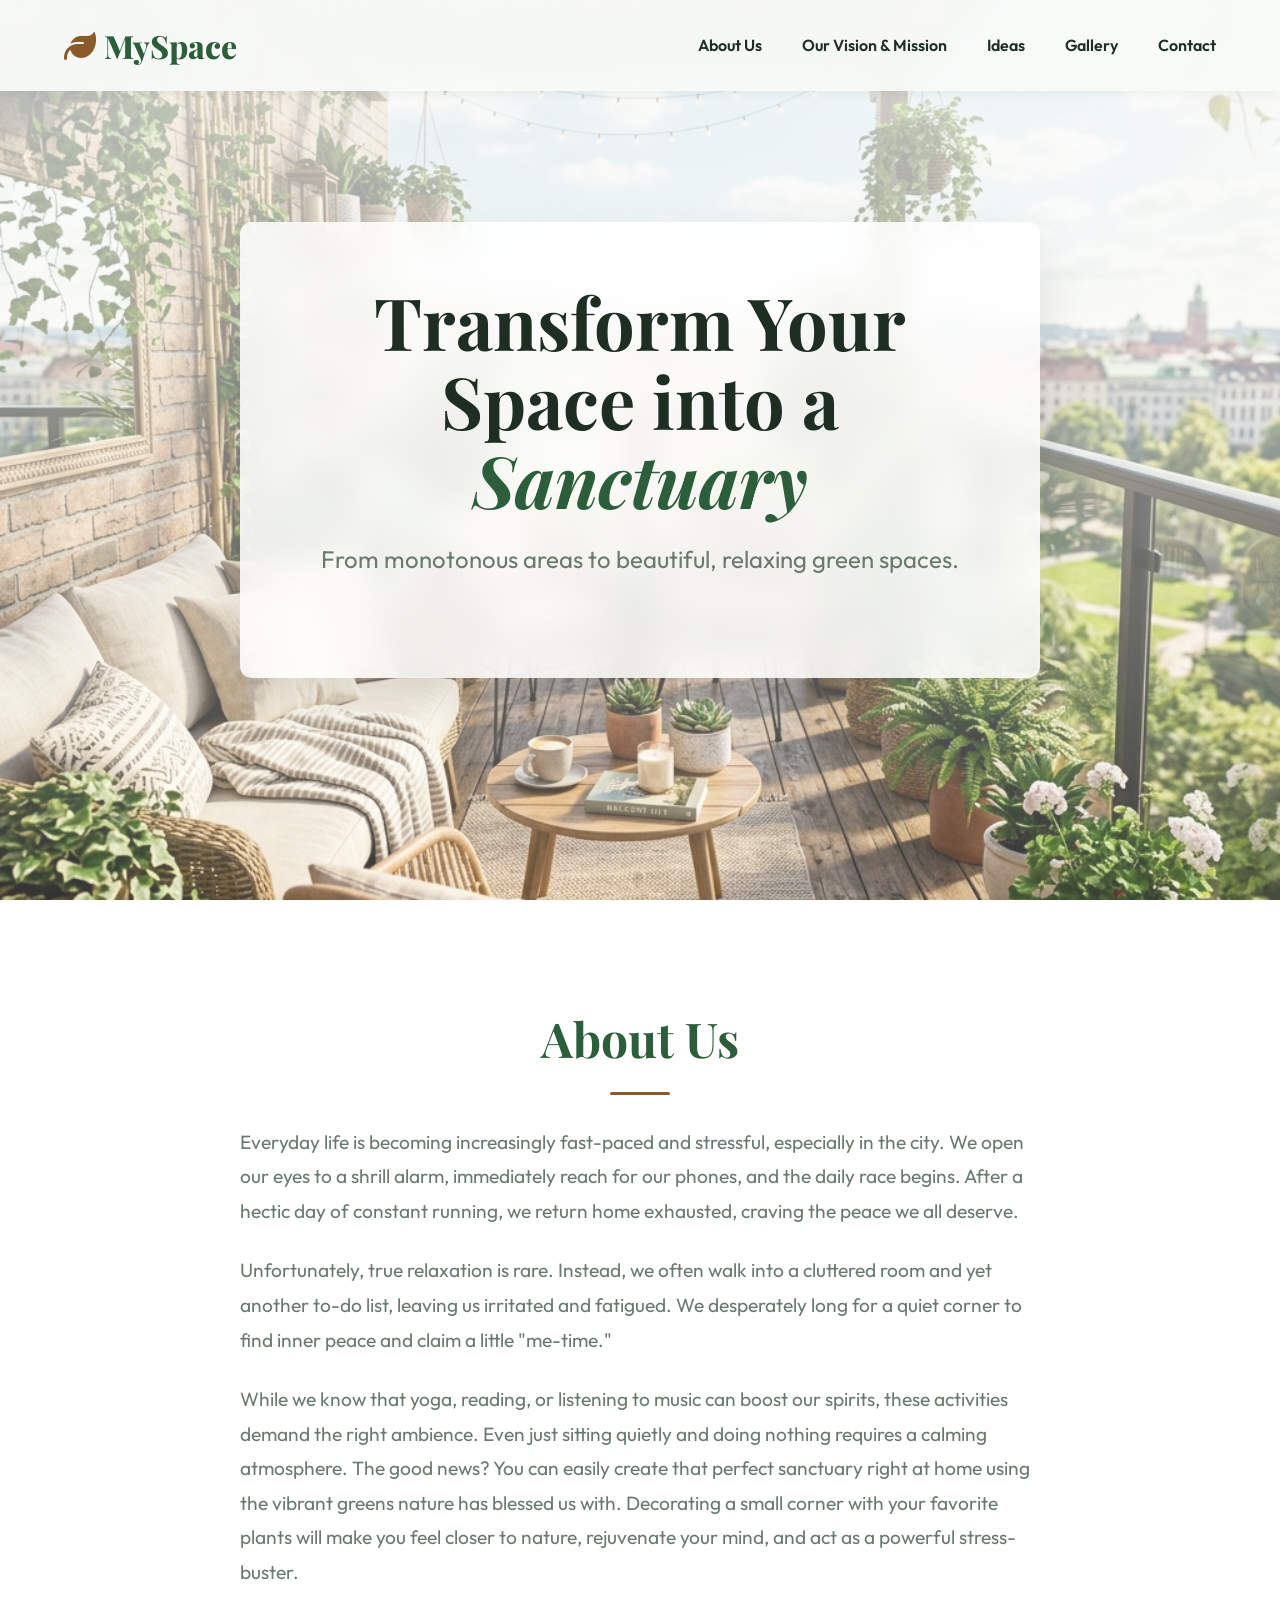
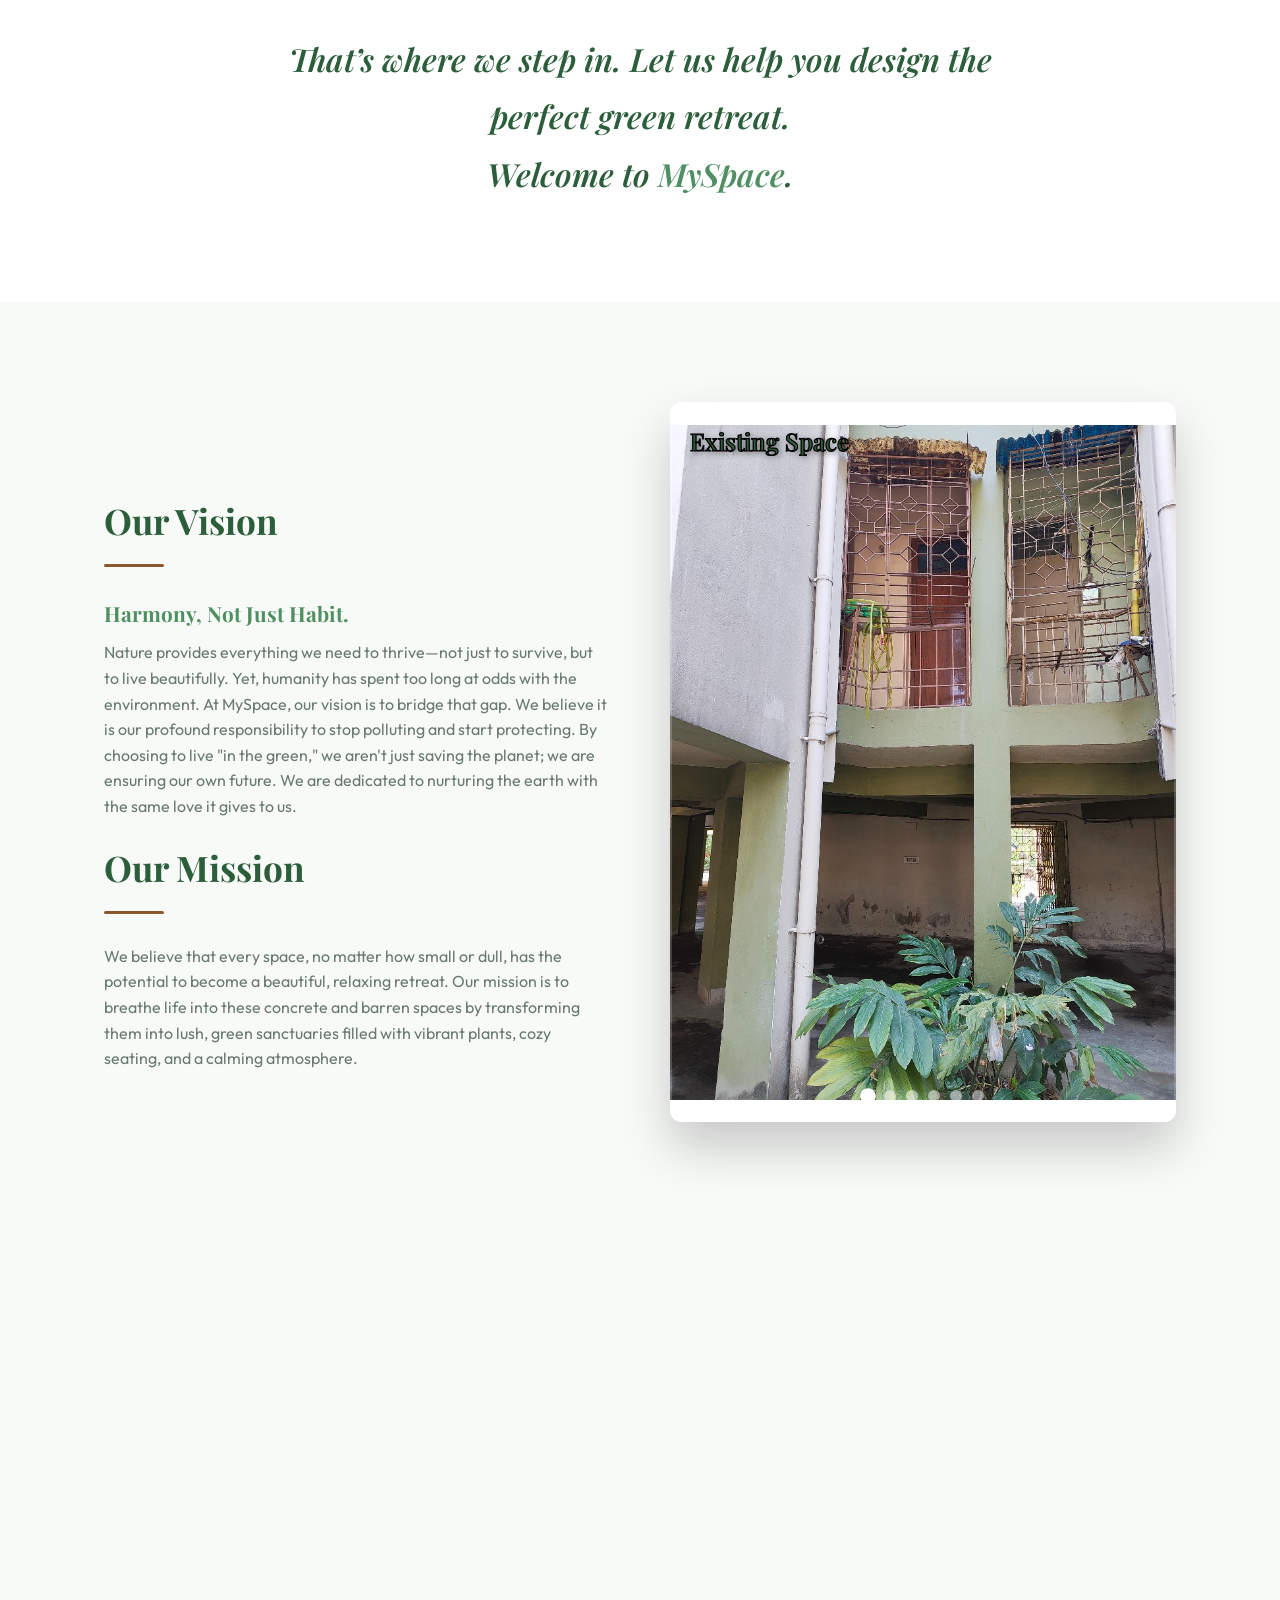
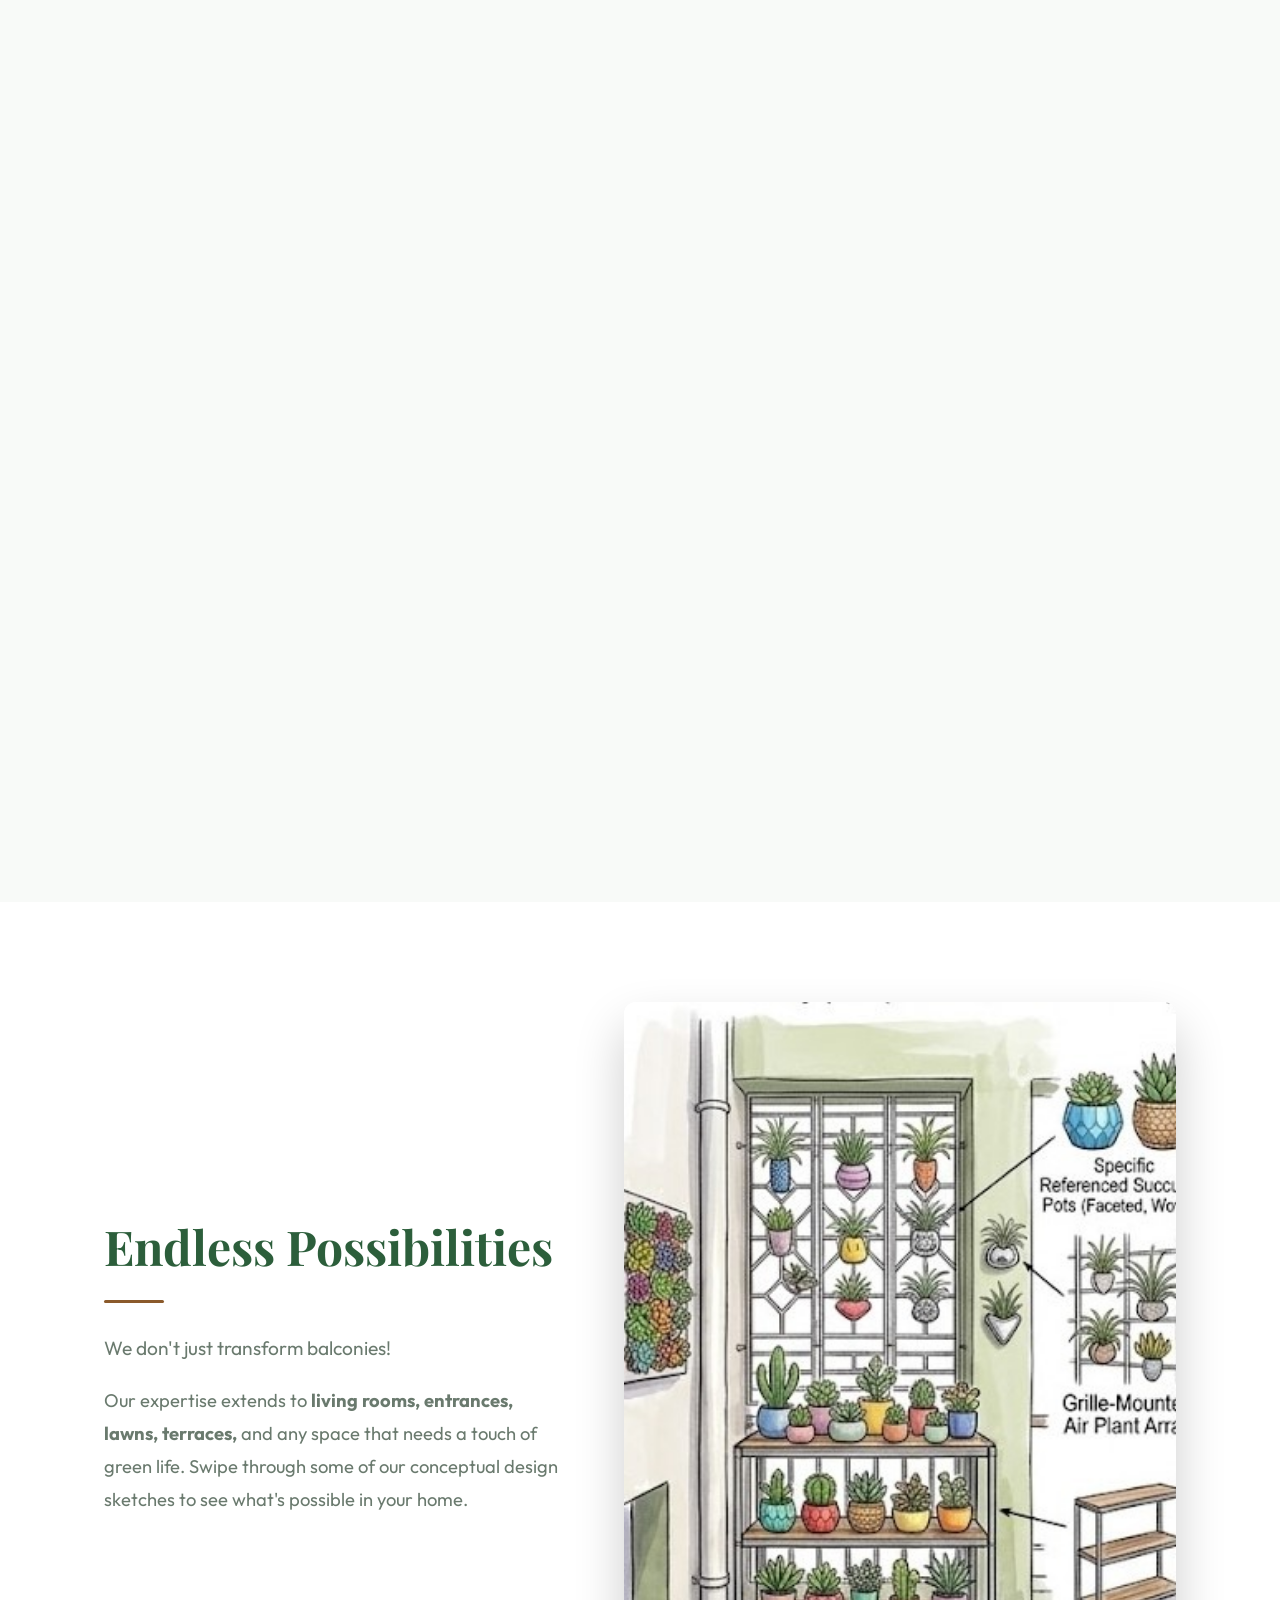
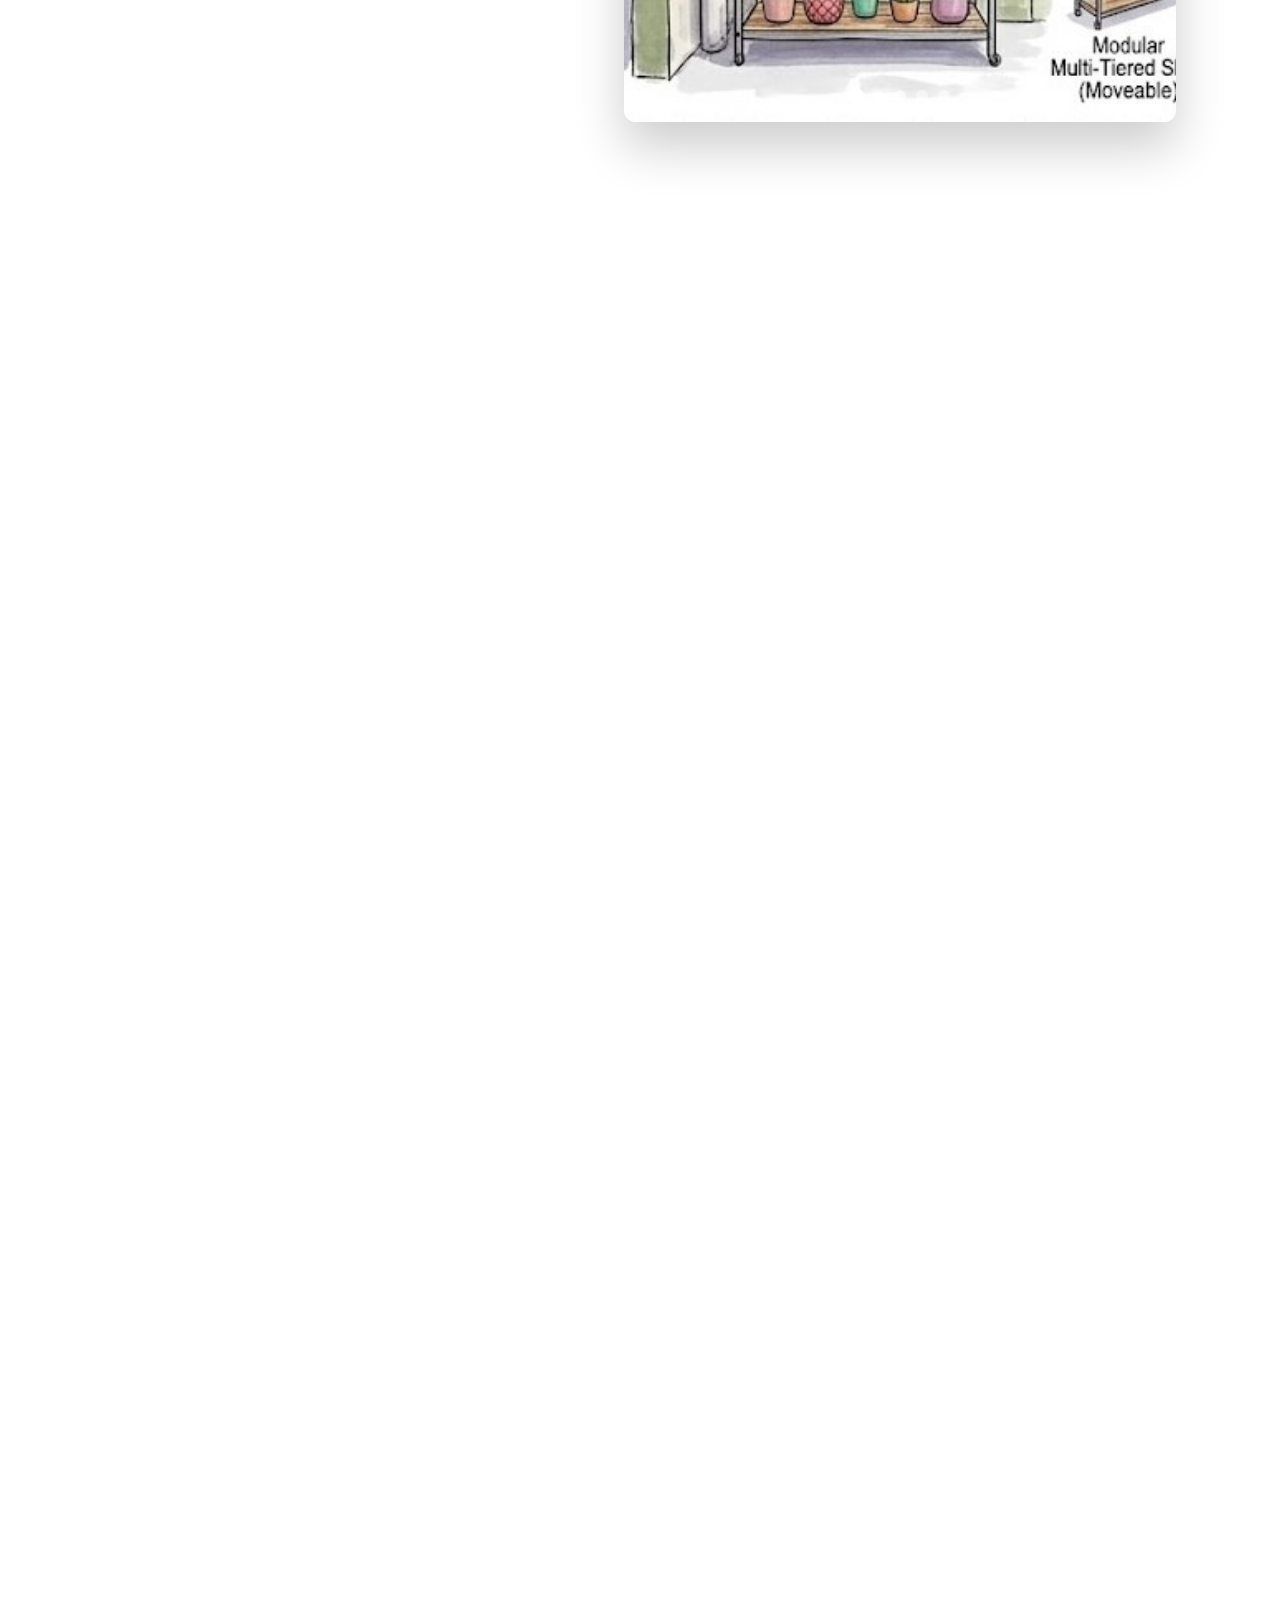
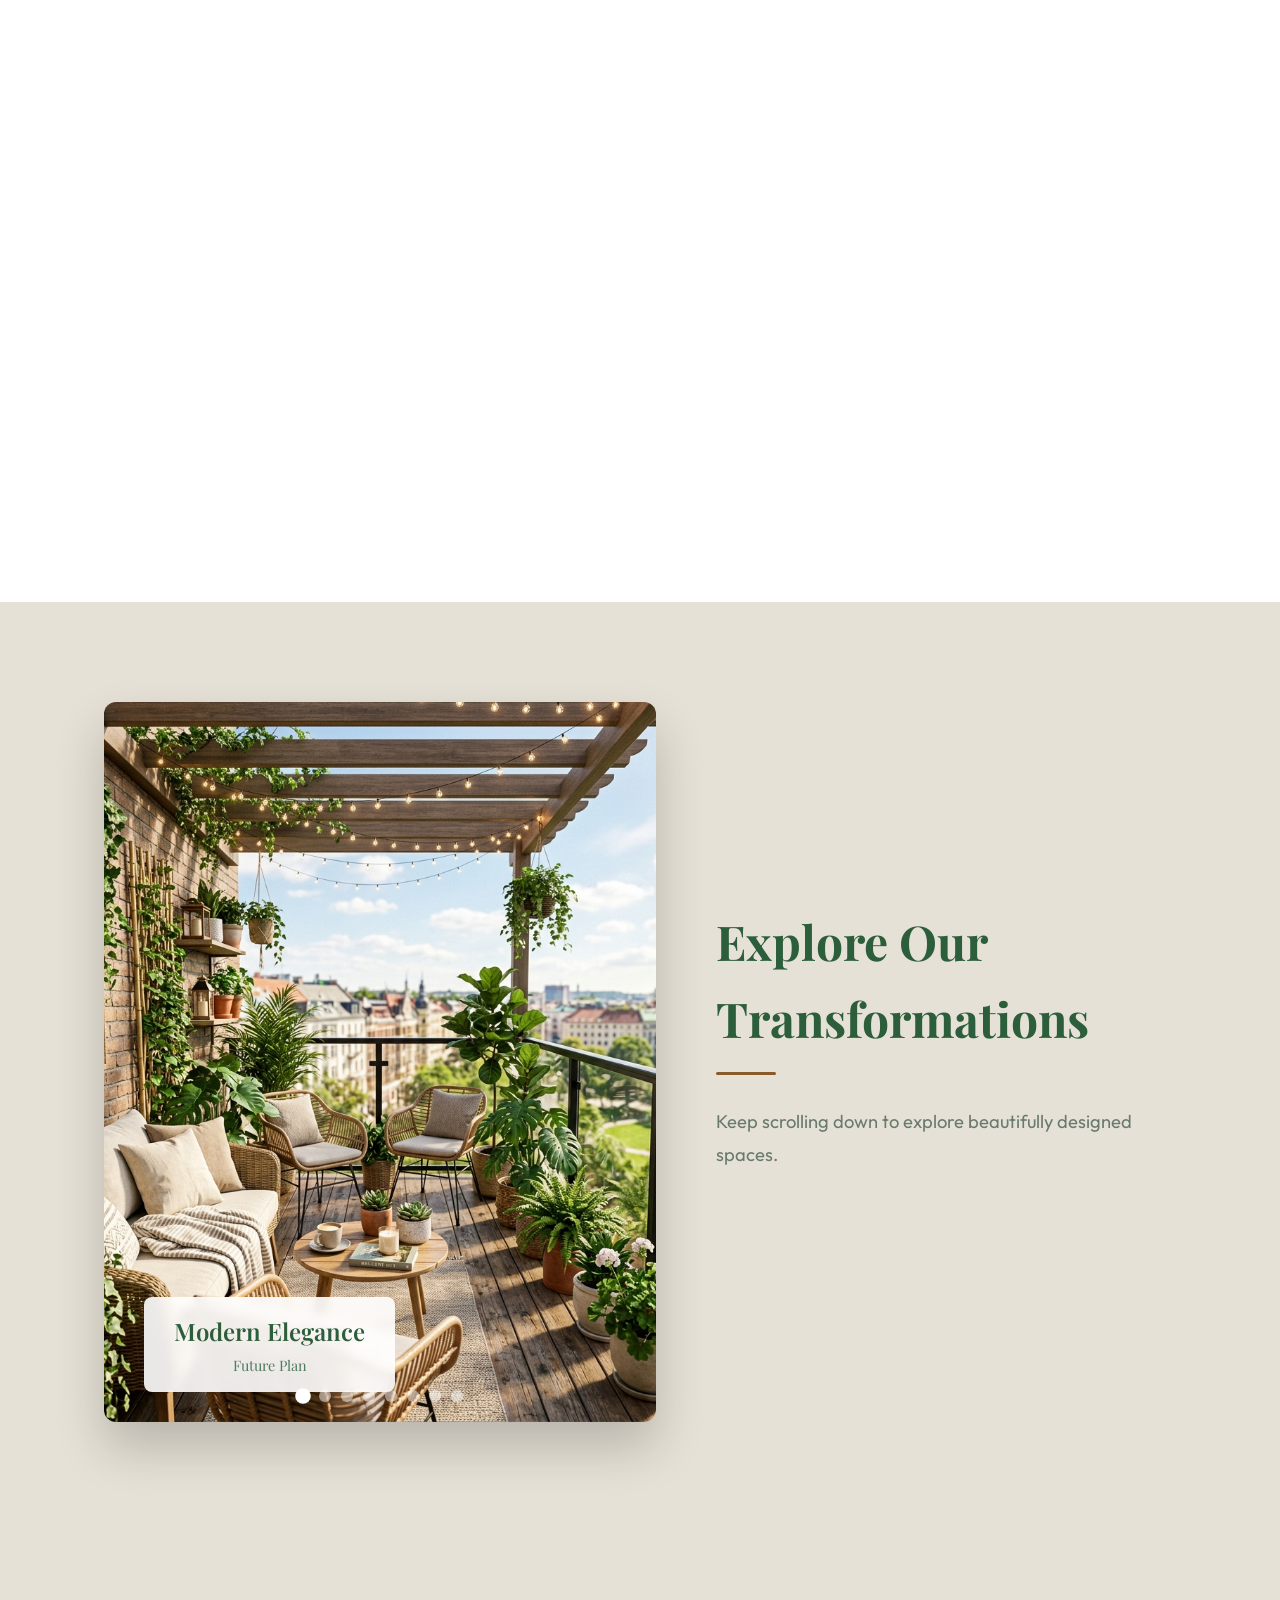
==== commit 37a43f73: "Update mobile layout: 4:3 aspect ratio and enhanced dot navigation" ====
--- a/index.html
+++ b/index.html
@@ -137,11 +137,11 @@
                 </div>
                 
                 <div class="carousel-nav">
-                    <span class="dot active" style="background: rgba(44, 94, 59, 0.4);"></span>
-                    <span class="dot" style="background: rgba(44, 94, 59, 0.4);"></span>
-                    <span class="dot" style="background: rgba(44, 94, 59, 0.4);"></span>
-                    <span class="dot" style="background: rgba(44, 94, 59, 0.4);"></span>
-                    <span class="dot" style="background: rgba(44, 94, 59, 0.4);"></span>
+                    <span class="dot active"></span>
+                    <span class="dot"></span>
+                    <span class="dot"></span>
+                    <span class="dot"></span>
+                    <span class="dot"></span>
                 </div>
             </div>
         </div>
--- a/styles.css
+++ b/styles.css
@@ -717,7 +717,7 @@
         position: static;
         height: auto;
         overflow: visible;
-        padding: 40px 5%;
+        padding: 40px 2.5%;
         flex-direction: column !important; /* Text above, images below */
         align-items: center;
         gap: 25px;
@@ -762,7 +762,8 @@
     /* --- Carousel Containers: Compact for mobile screens --- */
     .carousel-container {
         position: relative;
-        height: 38vh !important;
+        aspect-ratio: 4 / 3;
+        height: auto !important;
         width: 100%;
         margin-top: 0;
         opacity: 1 !important;
@@ -771,56 +772,41 @@
         border-radius: 10px;
         overflow: hidden;
     }
-    .vision-slider {
-        aspect-ratio: auto;
-        height: 42vh !important;
-    }
-
-    /* --- Native Horizontal Swipe Carousel --- */
+
+    /* --- Mobile Crossfade Carousel --- */
     .carousel-track {
-        display: flex;
-        flex-direction: row;
+        display: block;
+        position: relative;
         width: 100%;
         height: 100%;
-        overflow-x: auto;
-        overflow-y: hidden;
-        scroll-snap-type: x mandatory;
-        -webkit-overflow-scrolling: touch;
-        scrollbar-width: none;
-    }
-    .carousel-track::-webkit-scrollbar {
-        display: none;
+        overflow: hidden;
     }
     .carousel-slide {
-        position: relative;
-        flex: 0 0 100%;
+        position: absolute;
+        inset: 0;
+        width: 100%;
         height: 100%;
+        opacity: 0;
+        transition: opacity 0.6s ease;
+        pointer-events: none;
+        overflow: hidden;
+        background: url('assets/images/bark_texture.png') center/cover no-repeat;
+    }
+    .carousel-slide.active {
         opacity: 1;
         pointer-events: auto;
-        scroll-snap-align: center;
-        scroll-snap-stop: always;
-        transition: none;
-        overflow: hidden;
-    }
-    /* Frosted bark texture behind every slide */
-    .carousel-slide::before {
-        content: '';
-        position: absolute;
-        inset: 0;
-        background: url('assets/images/bark_texture.png') center/cover no-repeat;
-        filter: blur(2px) brightness(0.85);
-        z-index: 0;
-    }
-    /* All images fill the frame completely - no empty space */
+    }
+    /* Force images to fill every pixel - no empty space */
     .carousel-slide img {
+        display: block !important;
+        width: 100% !important;
+        height: 100% !important;
+        min-height: 100% !important;
+        object-fit: cover !important;
         position: relative;
         z-index: 1;
-        width: 100%;
-        height: 100%;
-        object-fit: cover;
-    }
-
-    /* Captions & labels must sit ABOVE images */
+    }
+    /* Captions & labels above images */
     .slide-caption {
         z-index: 2;
     }
@@ -828,27 +814,36 @@
         z-index: 2;
     }
 
-    /* --- Carousel Nav Dots: Instagram-style indicator --- */
+    /* Target specific vision images to show the bottom part */
+    .vision-slider .carousel-slide:nth-child(2) img,
+    .vision-slider .carousel-slide:nth-child(3) img {
+        object-position: center bottom !important;
+    }
+
+    /* --- Carousel Nav Dots: Enhanced Visibility --- */
     .carousel-nav {
         display: flex !important;
         position: static;
         justify-content: center;
-        padding: 10px 0 5px;
-        gap: 7px;
+        padding: 15px 0 10px;
+        gap: 10px;
         transform: none;
         left: auto;
         bottom: auto;
     }
     .dot {
-        width: 8px;
-        height: 8px;
-        background: rgba(44, 94, 59, 0.25);
+        width: 10px;
+        height: 10px;
+        background: rgba(44, 94, 59, 0.2);
+        border: 1px solid var(--primary-green);
         border-radius: 50%;
-        transition: all 0.3s;
+        transition: all 0.3s cubic-bezier(0.4, 0, 0.2, 1);
+        cursor: pointer;
     }
     .dot.active {
-        background: var(--primary-green);
-        transform: scale(1.3);
+        background: var(--primary-green) !important;
+        transform: scale(1.4);
+        box-shadow: 0 0 10px rgba(44, 94, 59, 0.3);
     }
 
     /* --- Slide Captions: Scale down and anchor properly --- */
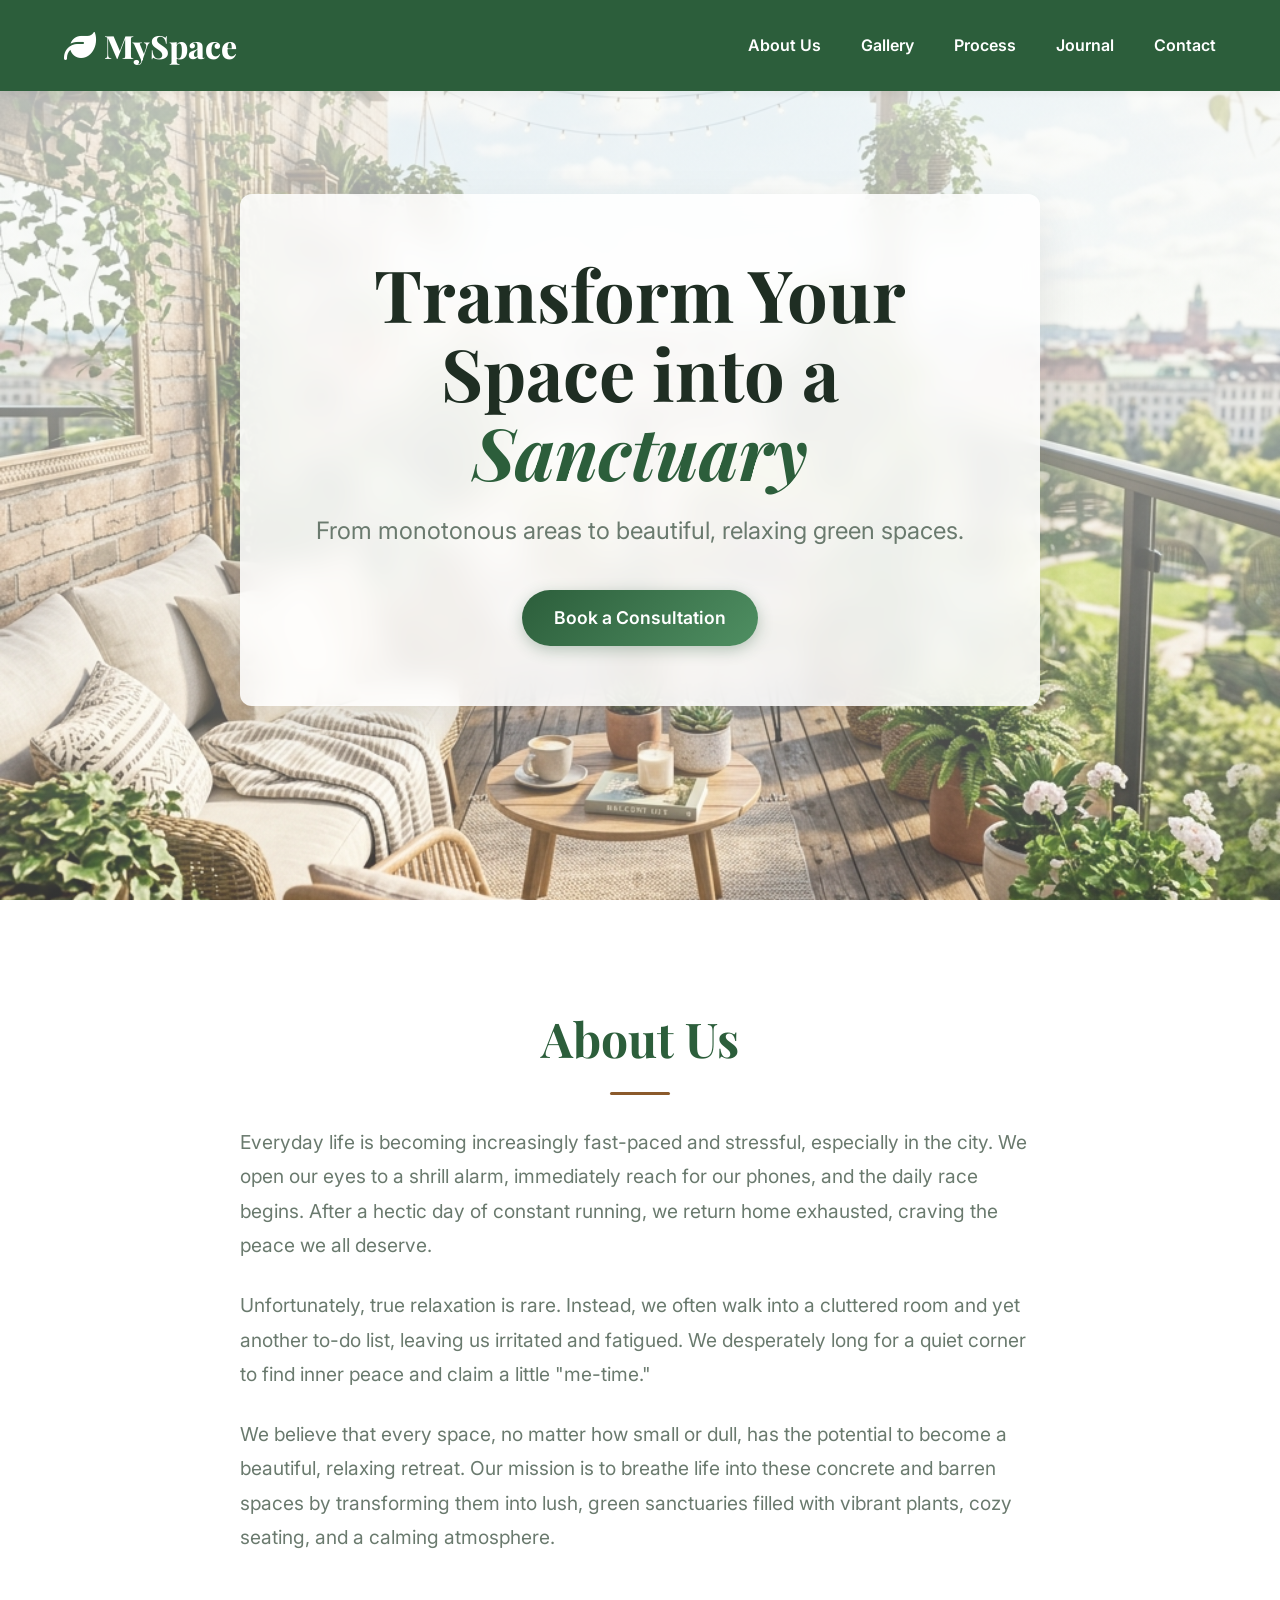
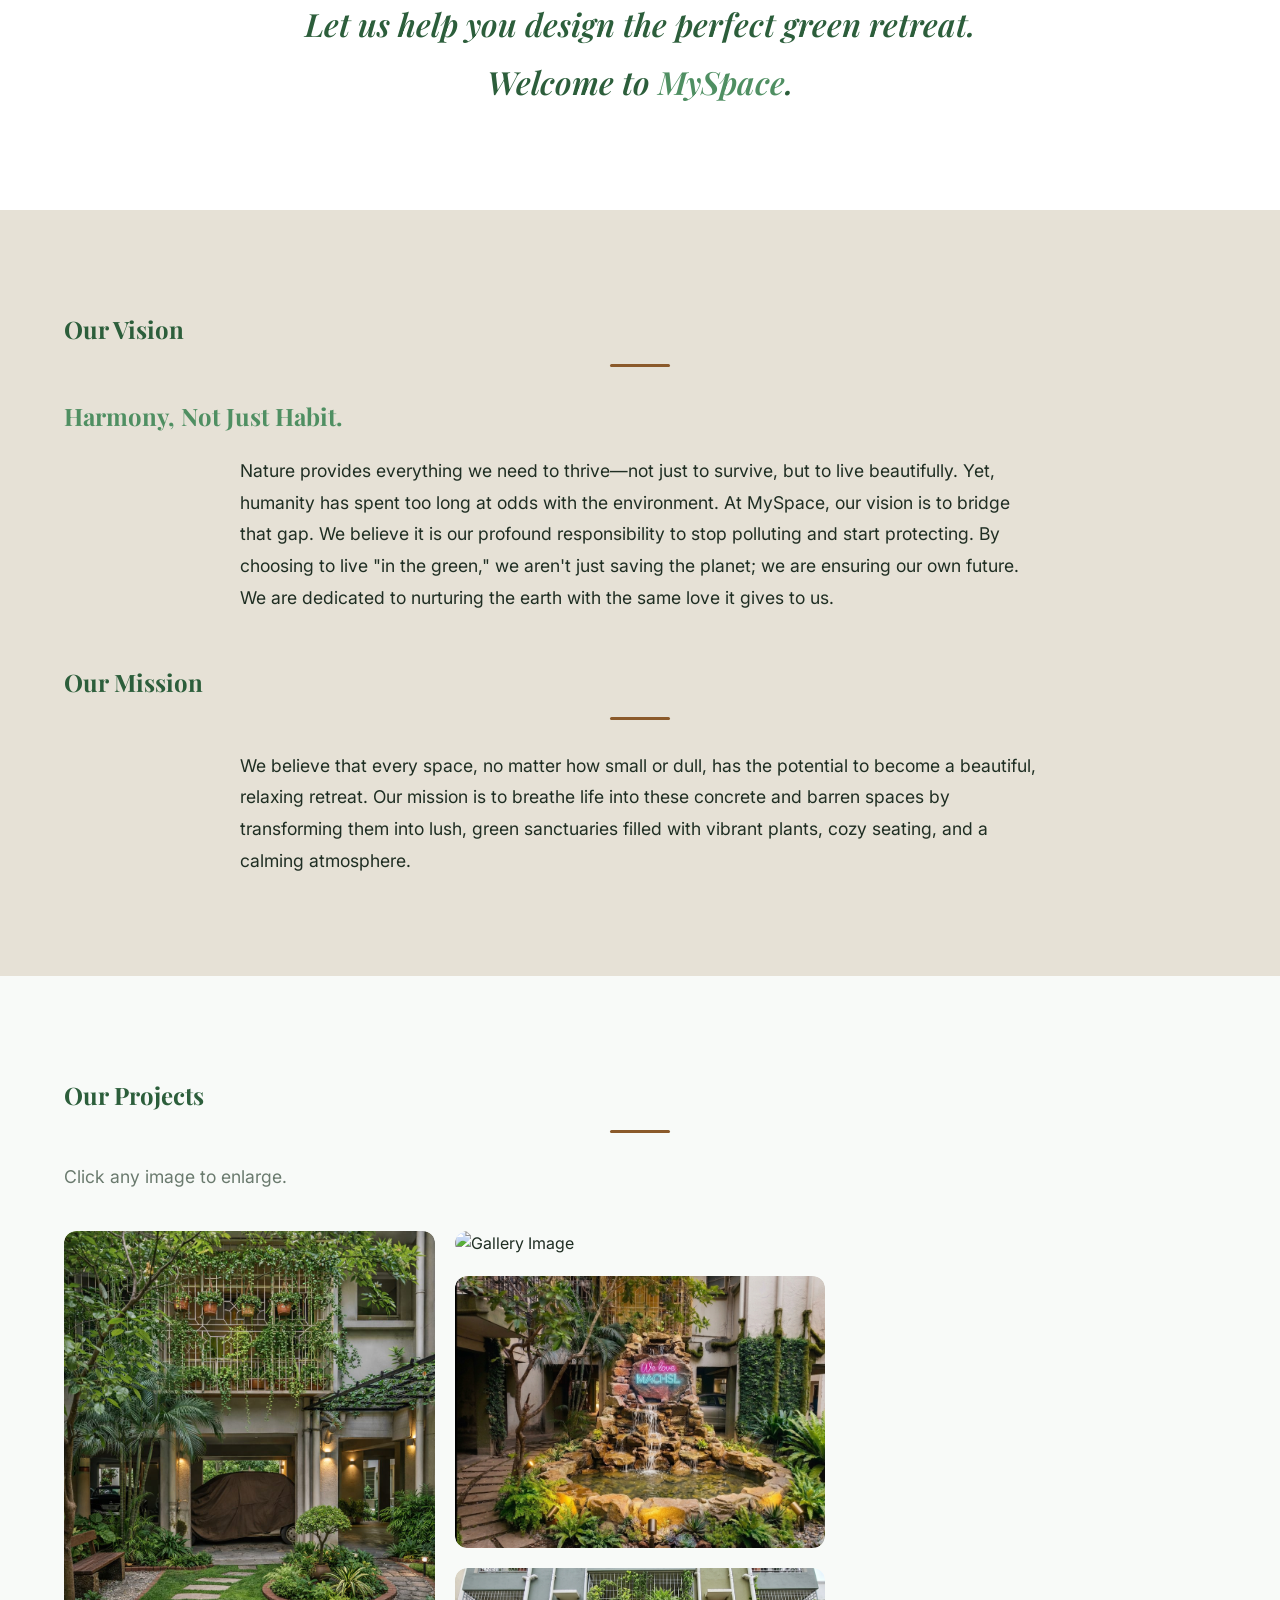
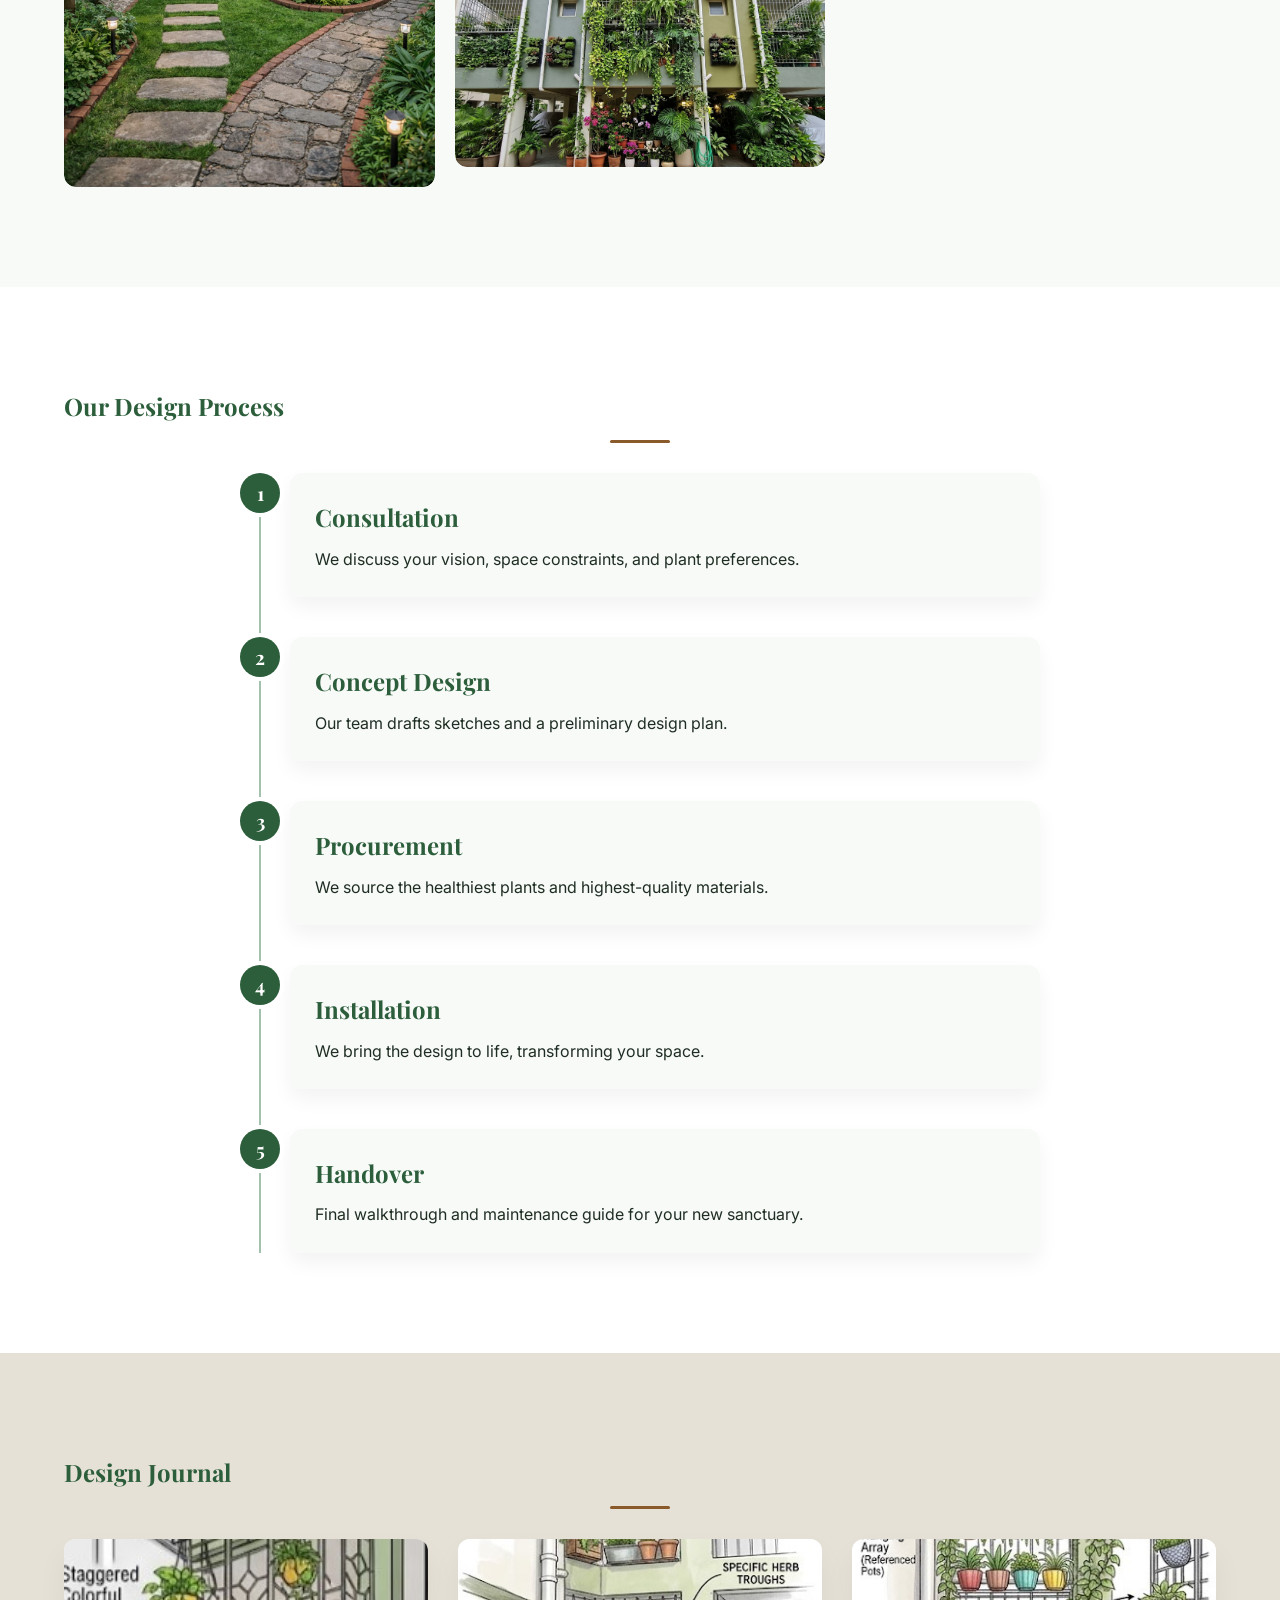
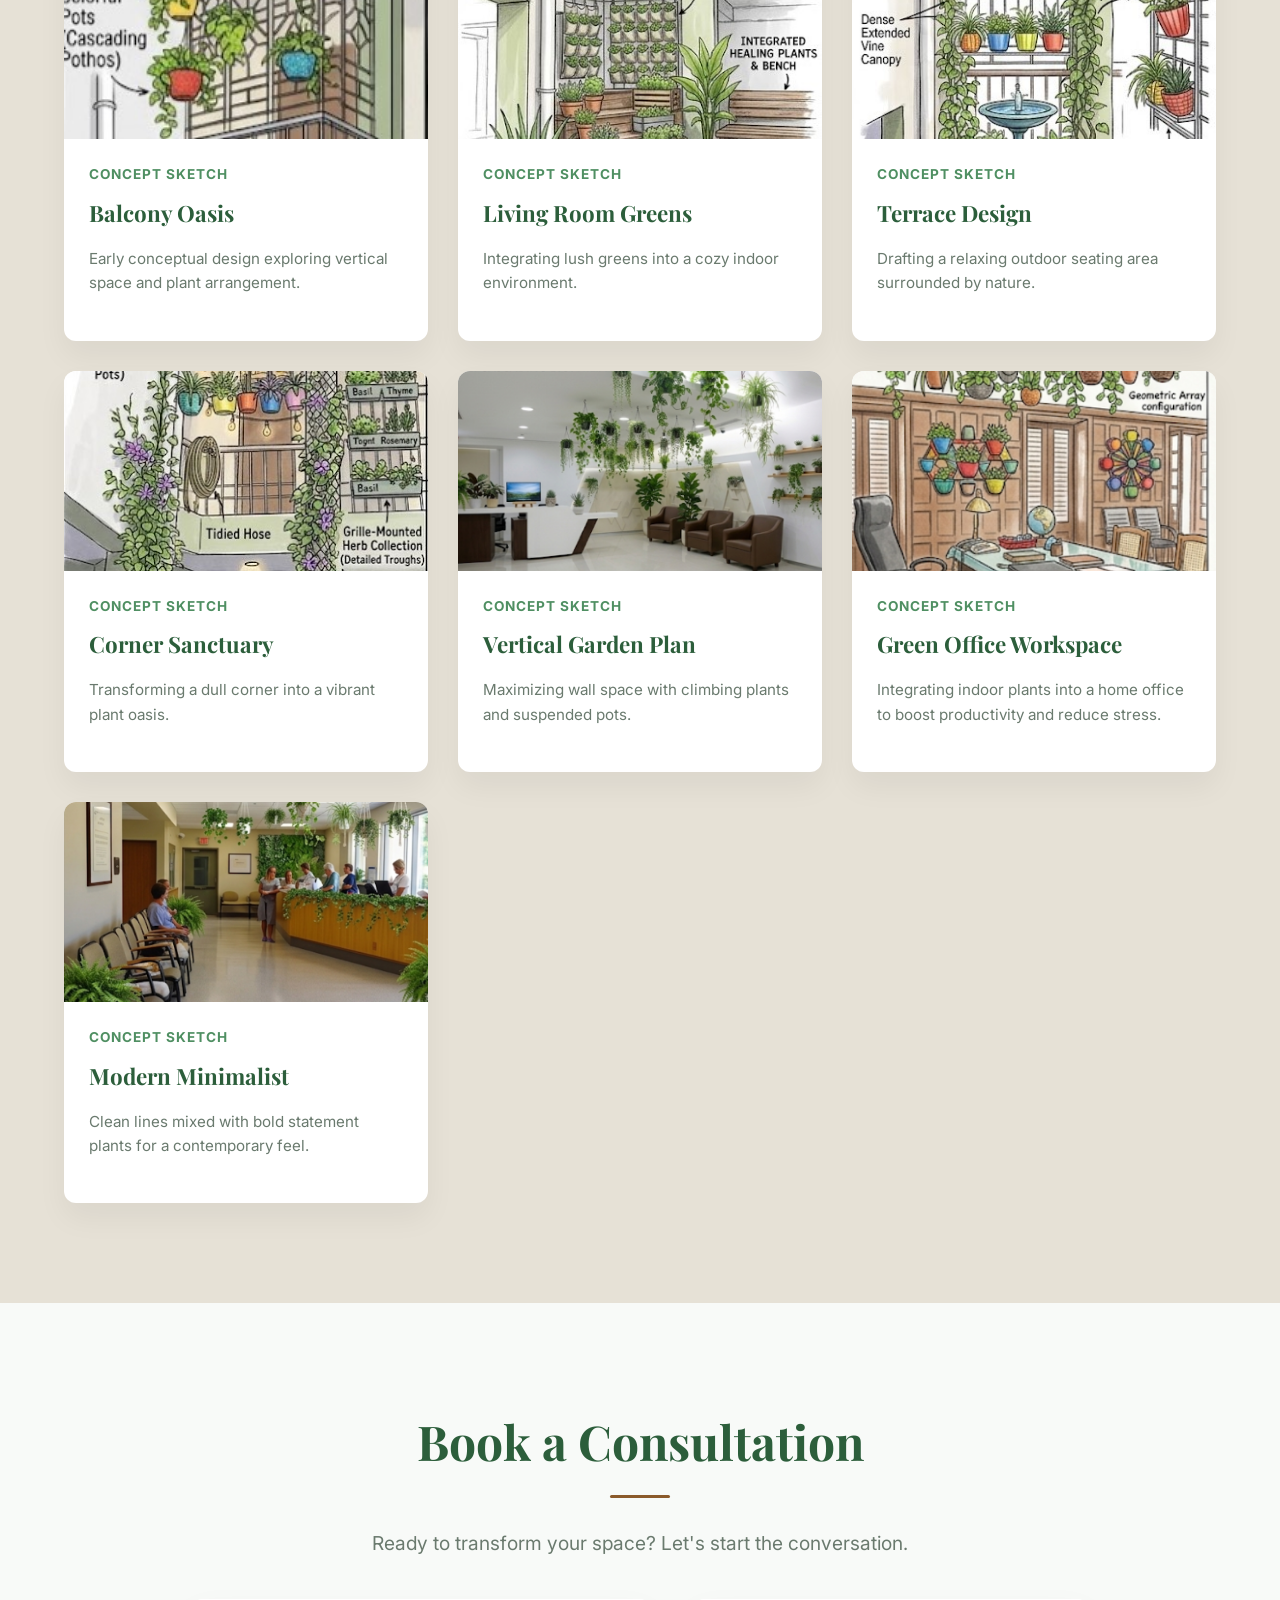
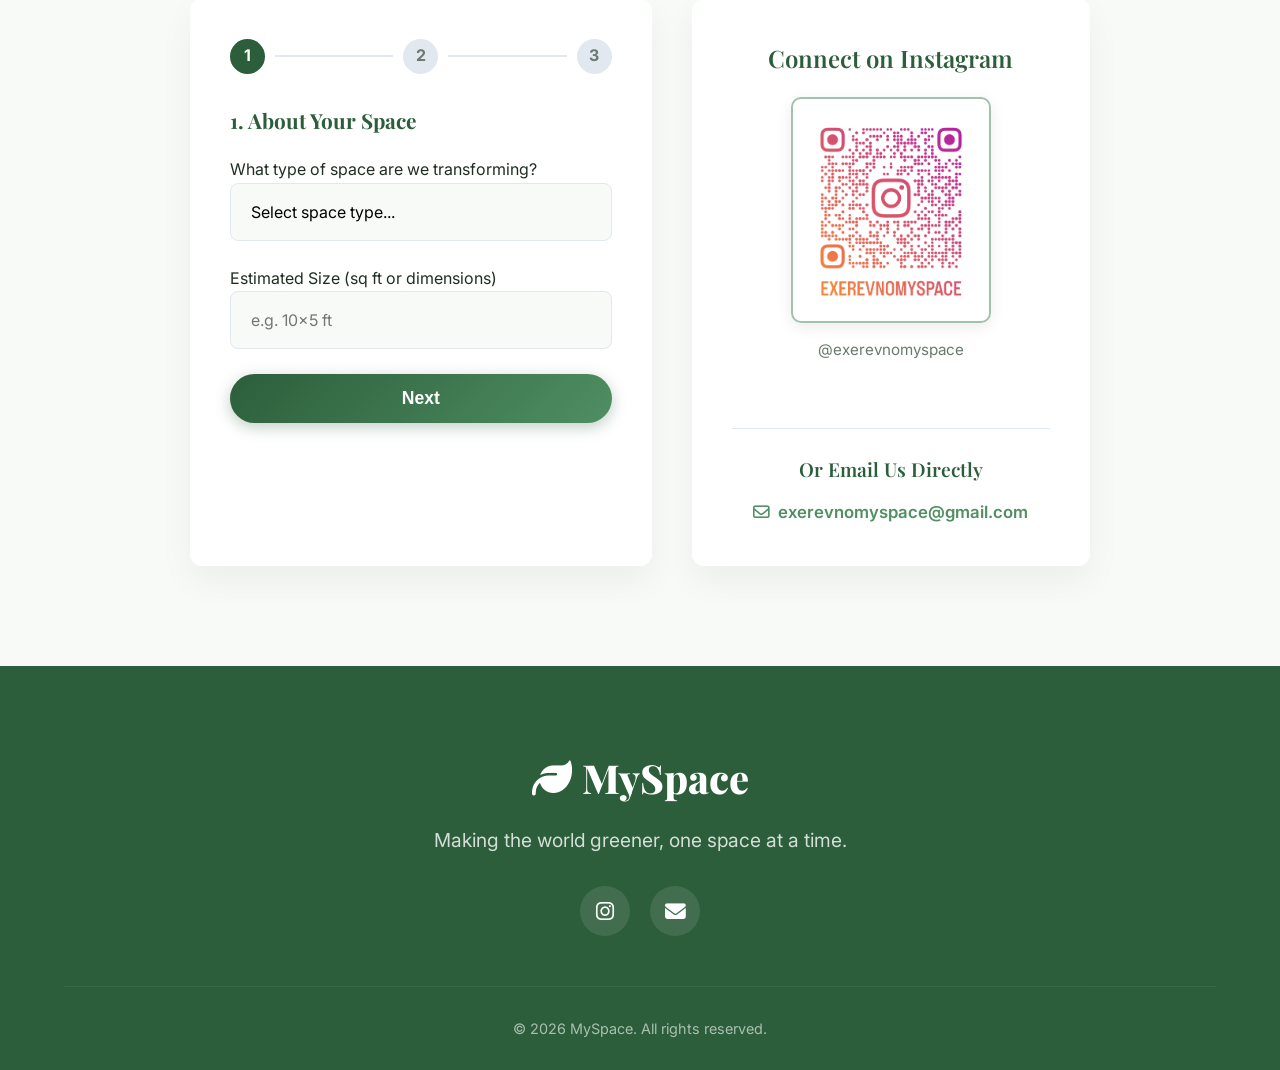
==== commit 09af4589: "Finalize website redesign: projects, design journal, and contact form updates" ====
--- a/index.html
+++ b/index.html
@@ -8,7 +8,7 @@
     <!-- Google Fonts -->
     <link rel="preconnect" href="https://fonts.googleapis.com">
     <link rel="preconnect" href="https://fonts.gstatic.com" crossorigin>
-    <link href="https://fonts.googleapis.com/css2?family=Outfit:wght@300;400;600;800&family=Playfair+Display:ital,wght@0,600;1,600&display=swap" rel="stylesheet">
+    <link href="https://fonts.googleapis.com/css2?family=Inter:wght@300;400;600;800&family=Playfair+Display:ital,wght@0,600;1,600&display=swap" rel="stylesheet">
     <link rel="stylesheet" href="styles.css">
     <!-- Font Awesome for Icons -->
     <link rel="stylesheet" href="https://cdnjs.cloudflare.com/ajax/libs/font-awesome/6.4.0/css/all.min.css">
@@ -25,9 +25,9 @@
         </div>
         <ul class="nav-links" id="nav-links">
             <li><a href="#about">About Us</a></li>
-            <li><a href="#vision">Our Vision & Mission</a></li>
-            <li><a href="#ideas">Ideas</a></li>
-            <li><a href="#gallery">Gallery</a></li>
+            <li><a href="#projects">Gallery</a></li>
+            <li><a href="#process">Process</a></li>
+            <li><a href="#journal">Journal</a></li>
             <li><a href="#contact">Contact</a></li>
         </ul>
     </nav>
@@ -37,6 +37,7 @@
         <div class="hero-content">
             <h1>Transform Your Space into a <span class="highlight">Sanctuary</span></h1>
             <p>From monotonous areas to beautiful, relaxing green spaces.</p>
+            <a href="#contact" class="btn primary-btn" style="text-decoration: none;">Book a Consultation</a>
         </div>
     </header>
 
@@ -48,208 +49,250 @@
             <div class="about-content">
                 <p>Everyday life is becoming increasingly fast-paced and stressful, especially in the city. We open our eyes to a shrill alarm, immediately reach for our phones, and the daily race begins. After a hectic day of constant running, we return home exhausted, craving the peace we all deserve.</p>
                 <p>Unfortunately, true relaxation is rare. Instead, we often walk into a cluttered room and yet another to-do list, leaving us irritated and fatigued. We desperately long for a quiet corner to find inner peace and claim a little "me-time."</p>
-                <p>While we know that yoga, reading, or listening to music can boost our spirits, these activities demand the right ambience. Even just sitting quietly and doing nothing requires a calming atmosphere. The good news? You can easily create that perfect sanctuary right at home using the vibrant greens nature has blessed us with. Decorating a small corner with your favorite plants will make you feel closer to nature, rejuvenate your mind, and act as a powerful stress-buster.</p>
-                <h3 class="highlight-quote">That’s where we step in. Let us help you design the perfect green retreat.<br>Welcome to <span>MySpace</span>.</h3>
-            </div>
-        </div>
-    </section>
-
+                <p>We believe that every space, no matter how small or dull, has the potential to become a beautiful, relaxing retreat. Our mission is to breathe life into these concrete and barren spaces by transforming them into lush, green sanctuaries filled with vibrant plants, cozy seating, and a calming atmosphere.</p>
+                <h3 class="highlight-quote">Let us help you design the perfect green retreat.<br>Welcome to <span>MySpace</span>.</h3>
+            </div>
+        </div>
+    </section>
     <!-- Vision Section -->
-    <section id="vision" class="vision section scroll-sequence">
-        <div class="vision-container sticky-content">
-            <div class="vision-text">
-                <h2>Our Vision</h2>
-                <div class="underline"></div>
-                <h3 style="margin-bottom: 10px; font-size: 1.3rem; color: var(--accent-green);">Harmony, Not Just Habit.</h3>
-                <p style="margin-bottom: 20px;">Nature provides everything we need to thrive—not just to survive, but to live beautifully. Yet, humanity has spent too long at odds with the environment. At MySpace, our vision is to bridge that gap. We believe it is our profound responsibility to stop polluting and start protecting. By choosing to live "in the green," we aren't just saving the planet; we are ensuring our own future. We are dedicated to nurturing the earth with the same love it gives to us.</p>
-                
-                <h2>Our Mission</h2>
-                <div class="underline"></div>
-                <p>We believe that every space, no matter how small or dull, has the potential to become a beautiful, relaxing retreat. Our mission is to breathe life into these concrete and barren spaces by transforming them into lush, green sanctuaries filled with vibrant plants, cozy seating, and a calming atmosphere.</p>
-            </div>
-            <div class="carousel-container vision-slider">
-                <div class="carousel-track">
-                    <div class="carousel-slide active">
-                        <img src="assets/images/media__1774604463958.jpg" alt="Existing Space">
-                        <div class="slide-caption">Existing Space</div>
-                    </div>
-                    <div class="carousel-slide">
-                        <img src="assets/images/media__1774605026718.jpg" alt="Your Vision, Our Mission">
-                        <div class="slide-caption">Your Vision, Our Mission</div>
-                    </div>
-                    <div class="carousel-slide">
-                        <img src="assets/images/media__1774605032897.jpg" alt="Your Vision, Our Mission">
-                        <div class="slide-caption">Your Vision, Our Mission</div>
-                    </div>
-                    <div class="carousel-slide">
-                        <img src="assets/images/media__1774605039100.jpg" alt="Your Vision, Our Mission">
-                        <div class="slide-caption">Your Vision, Our Mission</div>
-                    </div>
-                    <div class="carousel-slide">
-                        <img src="assets/images/media__1774605044727.jpg" alt="Your Vision, Our Mission">
-                        <div class="slide-caption">Your Vision, Our Mission</div>
-                    </div>
-                    <div class="carousel-slide">
-                        <img src="assets/images/media__1774604450760.jpg" alt="Final Transformation">
-                        <div class="slide-caption">Final Transformation</div>
-                    </div>
-                </div>
-                
-                <div class="carousel-nav">
-                    <span class="dot active"></span>
-                    <span class="dot"></span>
-                    <span class="dot"></span>
-                    <span class="dot"></span>
-                    <span class="dot"></span>
-                    <span class="dot"></span>
-                </div>
-            </div>
-        </div>
-    </section>
-
-    <!-- Ideas / Sketches Section -->
-    <section id="ideas" class="gallery section scroll-sequence" style="background-color: var(--white);">
-        <div class="ideas-container sticky-content">
-            <div class="ideas-text">
-                <h2>Endless Possibilities</h2>
-                <div class="underline"></div>
-                <p class="subtitle" style="margin-bottom: 20px;">We don't just transform balconies!</p>
-                <p style="font-size: 1.15rem; color: var(--text-light); line-height: 1.8;">Our expertise extends to <strong>living rooms, entrances, lawns, terraces,</strong> and any space that needs a touch of green life. Swipe through some of our conceptual design sketches to see what's possible in your home.</p>
-            </div>
-            
-            <div class="carousel-container ideas-slider">
-                <div class="carousel-track">
-                    <div class="carousel-slide active">
-                        <img src="assets/images/media__1774609196352.jpg" alt="Idea Sketch 1" class="ideas-img">
-                    </div>
-                    <div class="carousel-slide">
-                        <img src="assets/images/media__1774609197192.jpg" alt="Idea Sketch 2" class="ideas-img">
-                    </div>
-                    <div class="carousel-slide">
-                        <img src="assets/images/media__1774609197814.jpg" alt="Idea Sketch 3" class="ideas-img">
-                    </div>
-                    <div class="carousel-slide">
-                        <img src="assets/images/media__1774609197874.jpg" alt="Idea Sketch 4" class="ideas-img">
-                    </div>
-                    <div class="carousel-slide">
-                        <img src="assets/images/media__1774609370418.jpg" alt="Idea Sketch 5" class="ideas-img">
-                    </div>
-                </div>
-                
-                <div class="carousel-nav">
-                    <span class="dot active"></span>
-                    <span class="dot"></span>
-                    <span class="dot"></span>
-                    <span class="dot"></span>
-                    <span class="dot"></span>
-                </div>
-            </div>
-        </div>
-    </section>
-
-    <!-- Gallery / Animated Carousel -->
-    <section id="gallery" class="gallery section scroll-sequence">
-        <div class="gallery-container sticky-content">
-            
-            <div class="carousel-container gallery-slider">
-                <div class="carousel-track">
-                    <div class="carousel-slide active">
-                        <img src="assets/images/balcony_plants_1774595165789.png" alt="Modern Balcony Transformation">
-                        <div class="slide-caption">
-                            Modern Elegance
-                            <div style="font-size: 0.9rem; font-weight: 400; opacity: 0.8; margin-top: 4px;">Future Plan</div>
-                        </div>
-                    </div>
-                    <div class="carousel-slide">
-                        <img src="assets/images/lush_veranda_garden_1774595140950.png" alt="Lush Natural Veranda">
-                        <div class="slide-caption">
-                            Natural Retreat
-                            <div style="font-size: 0.9rem; font-weight: 400; opacity: 0.8; margin-top: 4px;">Future Plan</div>
-                        </div>
-                    </div>
-                    <div class="carousel-slide">
-                        <img src="assets/images/media__1774605804917.jpg" alt="Mounted Air Plant">
-                        <div class="slide-caption">Hanging Mounts</div>
-                        <div class="plant-label" style="top: 50%; left: 50%;">Tillandsia (Air Plant)</div>
-                    </div>
-                    <div class="carousel-slide">
-                        <img src="assets/images/media__1774605805603.jpg" alt="Moss Pole with Air Plants">
-                        <div class="slide-caption">Living Art</div>
-                        <div class="plant-label" style="top: 60%; left: 45%;">Tillandsia Assortment</div>
-                        <div class="plant-label" style="top: 20%; left: 70%;">Pennywort</div>
-                    </div>
-                    <div class="carousel-slide">
-                        <img src="assets/images/media__1774605805669.jpg" alt="Potted Succulents and Plants">
-                        <div class="slide-caption">Potted Retreat</div>
-                        <div class="plant-label" style="top: 40%; left: 75%;">Aglaonema</div>
-                        <div class="plant-label" style="top: 80%; left: 45%;">Succulent Varietals</div>
-                        <div class="plant-label" style="top: 20%; left: 20%;">Hanging Fern</div>
-                    </div>
-                    <div class="carousel-slide">
-                        <img src="assets/images/media__1774605806975.jpg" alt="Rabbit's Foot Fern">
-                        <div class="slide-caption">Textured Greens</div>
-                        <div class="plant-label" style="top: 45%; left: 50%;">Rabbit's Foot Fern</div>
-                    </div>
-                    <div class="carousel-slide">
-                        <img src="assets/images/media__1774608332799.jpg" alt="Colourful Pots Collection">
-                        <div class="slide-caption">Colourful Collection</div>
-                        <div class="plant-label" style="top: 20%; left: 20%;">Tradescantia</div>
-                        <div class="plant-label" style="top: 30%; left: 70%;">Indoor Fern</div>
-                        <div class="plant-label" style="top: 50%; left: 45%;">Star Cactus</div>
-                        <div class="plant-label" style="top: 85%; left: 50%;">Succulents Assortment</div>
-                    </div>
-                    <div class="carousel-slide">
-                        <img src="assets/images/media__1774605806603.jpg" alt="Full Balcony Bloom">
-                        <div class="slide-caption">Full Transformation</div>
-                    </div>
-                </div>
-                
-                <div class="carousel-nav">
-                    <span class="dot active"></span>
-                    <span class="dot"></span>
-                    <span class="dot"></span>
-                    <span class="dot"></span>
-                    <span class="dot"></span>
-                    <span class="dot"></span>
-                    <span class="dot"></span>
-                    <span class="dot"></span>
-                </div>
-            </div>
-
-            <div class="gallery-text">
-                <h2>Explore Our Transformations</h2>
-                <div class="underline"></div>
-                <p class="subtitle" style="font-size: 1.15rem; color: var(--text-light); line-height: 1.8;">Keep scrolling down to explore beautifully designed spaces.</p>
-            </div>
-        </div>
-    </section>
-
-    <!-- Contact Section -->
+    <section id="vision" class="vision section" style="background-color: var(--sand);">
+        <div class="container text-center">
+            <h2>Our Vision</h2>
+            <div class="underline center"></div>
+            <h3 style="margin-bottom: 20px; font-size: 1.5rem; color: var(--accent-green); font-family: var(--font-heading);">Harmony, Not Just Habit.</h3>
+            <p style="max-width: 800px; margin: 0 auto 50px auto; font-size: 1.1rem; line-height: 1.8;">Nature provides everything we need to thrive—not just to survive, but to live beautifully. Yet, humanity has spent too long at odds with the environment. At MySpace, our vision is to bridge that gap. We believe it is our profound responsibility to stop polluting and start protecting. By choosing to live "in the green," we aren't just saving the planet; we are ensuring our own future. We are dedicated to nurturing the earth with the same love it gives to us.</p>
+            
+            <h2>Our Mission</h2>
+            <div class="underline center"></div>
+            <p style="max-width: 800px; margin: 0 auto; font-size: 1.1rem; line-height: 1.8;">We believe that every space, no matter how small or dull, has the potential to become a beautiful, relaxing retreat. Our mission is to breathe life into these concrete and barren spaces by transforming them into lush, green sanctuaries filled with vibrant plants, cozy seating, and a calming atmosphere.</p>
+        </div>
+    </section>
+
+    <!-- Projects Gallery -->
+    <section id="projects" class="gallery-section section">
+        <div class="container text-center">
+            <h2>Our Projects</h2>
+            <div class="underline center"></div>
+            <p style="margin-bottom: 40px; font-size: 1.1rem; color: var(--text-light);">Click any image to enlarge.</p>
+            
+            <div class="masonry-grid" id="masonry-grid">
+                <div class="grid-item">
+                    <img src="Final/IMG-20260408-WA0002.jpg" alt="Gallery Image" class="lightbox-trigger">
+                </div>
+                <div class="grid-item">
+                    <img src="Final/IMG_20260327_114813302.jpg" alt="Gallery Image" class="lightbox-trigger">
+                </div>
+                <div class="grid-item">
+                    <img src="Final/Screenshot_20260418-222945.png" alt="Gallery Image" class="lightbox-trigger">
+                </div>
+                <div class="grid-item">
+                    <img src="Final/Screenshot_20260428-080654.png" alt="Gallery Image" class="lightbox-trigger">
+                </div>
+            </div>
+        </div>
+    </section>
+
+
+
+    <!-- Design Process Timeline -->
+    <section id="process" class="process-section section">
+        <div class="container text-center">
+            <h2>Our Design Process</h2>
+            <div class="underline center"></div>
+            
+            <div class="timeline">
+                <div class="timeline-item">
+                    <div class="timeline-icon">1</div>
+                    <div class="timeline-content">
+                        <h3>Consultation</h3>
+                        <p>We discuss your vision, space constraints, and plant preferences.</p>
+                    </div>
+                </div>
+                <div class="timeline-item">
+                    <div class="timeline-icon">2</div>
+                    <div class="timeline-content">
+                        <h3>Concept Design</h3>
+                        <p>Our team drafts sketches and a preliminary design plan.</p>
+                    </div>
+                </div>
+                <div class="timeline-item">
+                    <div class="timeline-icon">3</div>
+                    <div class="timeline-content">
+                        <h3>Procurement</h3>
+                        <p>We source the healthiest plants and highest-quality materials.</p>
+                    </div>
+                </div>
+                <div class="timeline-item">
+                    <div class="timeline-icon">4</div>
+                    <div class="timeline-content">
+                        <h3>Installation</h3>
+                        <p>We bring the design to life, transforming your space.</p>
+                    </div>
+                </div>
+                <div class="timeline-item">
+                    <div class="timeline-icon">5</div>
+                    <div class="timeline-content">
+                        <h3>Handover</h3>
+                        <p>Final walkthrough and maintenance guide for your new sanctuary.</p>
+                    </div>
+                </div>
+            </div>
+        </div>
+    </section>
+
+    <!-- Design Journal -->
+    <section id="journal" class="journal-section section" style="background-color: var(--sand);">
+        <div class="container text-center">
+            <h2>Design Journal</h2>
+            <div class="underline center"></div>
+            
+            <div class="journal-grid">
+                <article class="journal-card">
+                    <div class="journal-img-wrapper">
+                        <img src="sketches/idea1.jpg" alt="Sketch Concept 1">
+                    </div>
+                    <div class="journal-info">
+                        <span class="journal-category">Concept Sketch</span>
+                        <h3>Balcony Oasis</h3>
+                        <p>Early conceptual design exploring vertical space and plant arrangement.</p>
+                    </div>
+                </article>
+                <article class="journal-card">
+                    <div class="journal-img-wrapper">
+                        <img src="sketches/idea 5.1.jpg" alt="Sketch Concept 2">
+                    </div>
+                    <div class="journal-info">
+                        <span class="journal-category">Concept Sketch</span>
+                        <h3>Living Room Greens</h3>
+                        <p>Integrating lush greens into a cozy indoor environment.</p>
+                    </div>
+                </article>
+                <article class="journal-card">
+                    <div class="journal-img-wrapper">
+                        <img src="sketches/idea 3.1.jpg" alt="Sketch Concept 3">
+                    </div>
+                    <div class="journal-info">
+                        <span class="journal-category">Concept Sketch</span>
+                        <h3>Terrace Design</h3>
+                        <p>Drafting a relaxing outdoor seating area surrounded by nature.</p>
+                    </div>
+                </article>
+                <article class="journal-card">
+                    <div class="journal-img-wrapper">
+                        <img src="sketches/idea 4.jpg" alt="Sketch Concept 4">
+                    </div>
+                    <div class="journal-info">
+                        <span class="journal-category">Concept Sketch</span>
+                        <h3>Corner Sanctuary</h3>
+                        <p>Transforming a dull corner into a vibrant plant oasis.</p>
+                    </div>
+                </article>
+                <article class="journal-card">
+                    <div class="journal-img-wrapper">
+                        <img src="sketches/idea6.png" alt="Vertical Garden Plan">
+                    </div>
+                    <div class="journal-info">
+                        <span class="journal-category">Concept Sketch</span>
+                        <h3>Vertical Garden Plan</h3>
+                        <p>Maximizing wall space with climbing plants and suspended pots.</p>
+                    </div>
+                </article>
+                <article class="journal-card">
+                    <div class="journal-img-wrapper">
+                        <img src="sketches/idea7.png" alt="Biophilic Office Room">
+                    </div>
+                    <div class="journal-info">
+                        <span class="journal-category">Concept Sketch</span>
+                        <h3>Green Office Workspace</h3>
+                        <p>Integrating indoor plants into a home office to boost productivity and reduce stress.</p>
+                    </div>
+                </article>
+                <article class="journal-card">
+                    <div class="journal-img-wrapper">
+                        <img src="sketches/idea8.png" alt="Modern Minimalist">
+                    </div>
+                    <div class="journal-info">
+                        <span class="journal-category">Concept Sketch</span>
+                        <h3>Modern Minimalist</h3>
+                        <p>Clean lines mixed with bold statement plants for a contemporary feel.</p>
+                    </div>
+                </article>
+
+
+            </div>
+        </div>
+    </section>
+
+    <!-- Contact Section with Multi-Step Form -->
     <section id="contact" class="contact section fade-in">
         <div class="contact-container" style="max-width: 900px;">
-            <h2>Let's Get Started</h2>
-            <div class="underline center"></div>
-            <p>Ready to transform your balcony? Send us a message and we'll reach out.</p>
+            <h2>Book a Consultation</h2>
+            <div class="underline center"></div>
+            <p>Ready to transform your space? Let's start the conversation.</p>
             
             <div class="contact-layout" style="display: flex; gap: 40px; align-items: stretch; flex-wrap: wrap; margin-top: 30px;">
-                <form class="contact-form" style="flex: 1.2; min-width: 300px; margin: 0;">
-                    <!-- Anti-spam settings for formsubmit -->
-                    <input type="hidden" name="_captcha" value="false">
-                    <input type="hidden" name="_subject" value="New Enquiry for MySpace!">
+                <form class="multi-step-form" id="consultation-form" style="flex: 1.2; min-width: 300px; margin: 0; background: var(--white); padding: 40px; border-radius: var(--br-radius); box-shadow: 0 15px 35px rgba(0,0,0,0.05); text-align: left;">
                     
-                    <div class="form-group">
-                        <input type="text" id="name" name="name" placeholder="Your Name" required>
-                    </div>
-                    <div class="form-group">
-                        <input type="email" id="email" name="email" placeholder="Your Email" required>
-                    </div>
-                    <div class="form-group">
-                        <input type="tel" id="phone" name="phone" placeholder="Your Phone Number" required>
-                    </div>
-                    <div class="form-group">
-                        <textarea id="message" name="message" rows="5" placeholder="Tell us about your space..." required></textarea>
-                    </div>
-                    <button type="submit" class="btn primary-btn submit-btn">Send Message</button>
+                    <!-- Progress Bar -->
+                    <div class="form-progress">
+                        <div class="progress-step active" data-step="1">1</div>
+                        <div class="progress-line"></div>
+                        <div class="progress-step" data-step="2">2</div>
+                        <div class="progress-line"></div>
+                        <div class="progress-step" data-step="3">3</div>
+                    </div>
+
+                    <!-- Step 1: Space Type -->
+                    <div class="form-step active" id="step-1">
+                        <h3>1. About Your Space</h3>
+                        <div class="form-group">
+                            <label>What type of space are we transforming?</label>
+                            <select id="spaceType" name="spaceType" required>
+                                <option value="" disabled selected>Select space type...</option>
+                                <option value="balcony">Balcony</option>
+                                <option value="living-room">Living Room</option>
+                                <option value="rooftop">Rooftop/Terrace</option>
+                                <option value="other">Other</option>
+                            </select>
+                        </div>
+                        <div class="form-group">
+                            <label>Estimated Size (sq ft or dimensions)</label>
+                            <input type="text" id="spaceSize" placeholder="e.g. 10x5 ft">
+                        </div>
+                        <button type="button" class="btn primary-btn next-btn" data-next="2" style="width: 100%;">Next</button>
+                    </div>
+
+                    <!-- Step 2: Project Goals -->
+                    <div class="form-step" id="step-2" style="display: none;">
+                        <h3>2. Your Vision</h3>
+                        <div class="form-group">
+                            <label>What are your main goals for this space?</label>
+                            <textarea id="projectGoals" rows="4" placeholder="Relaxation, entertaining guests, growing herbs..." required></textarea>
+                        </div>
+                        <div style="display: flex; gap: 10px;">
+                            <button type="button" class="btn prev-btn" data-prev="1" style="flex: 1; background: #eee; color: #333;">Back</button>
+                            <button type="button" class="btn primary-btn next-btn" data-next="3" style="flex: 1;">Next</button>
+                        </div>
+                    </div>
+
+                    <!-- Step 3: Contact Details -->
+                    <div class="form-step" id="step-3" style="display: none;">
+                        <h3>3. Your Details</h3>
+                        <div class="form-group">
+                            <input type="text" id="name" placeholder="Full Name" required>
+                        </div>
+                        <div class="form-group">
+                            <input type="email" id="email" placeholder="Email Address" required>
+                        </div>
+                        <div class="form-group">
+                            <input type="tel" id="phone" placeholder="Phone Number" required>
+                        </div>
+                        <div style="display: flex; gap: 10px;">
+                            <button type="button" class="btn prev-btn" data-prev="2" style="flex: 1; background: #eee; color: #333;">Back</button>
+                            <button type="submit" class="btn primary-btn submit-btn" style="flex: 1;">Submit Request</button>
+                        </div>
+                        <div id="form-success" style="display:none; color: var(--accent-green); margin-top: 15px; text-align:center; font-weight: 600;">Thank you! We will be in touch soon.</div>
+                    </div>
                 </form>
 
                 <div class="contact-qr" style="flex: 1; min-width: 250px; background: var(--white); padding: 40px; border-radius: var(--br-radius); box-shadow: 0 15px 35px rgba(0,0,0,0.05); display: flex; flex-direction: column; align-items: center; justify-content: center;">
@@ -279,14 +322,20 @@
             <p class="footer-tagline">Making the world greener, one space at a time.</p>
             <div class="social-links">
                 <a href="https://www.instagram.com/exerevnomyspace/" target="_blank" aria-label="Instagram"><i class="fa-brands fa-instagram"></i></a>
+                <a href="mailto:exerevnomyspace@gmail.com" aria-label="Email"><i class="fa-solid fa-envelope"></i></a>
             </div>
         </div>
         <div class="footer-bottom">
             <p>&copy; <script>document.write(new Date().getFullYear())</script> MySpace. All rights reserved.</p>
         </div>
     </footer>
+
+    <!-- Lightbox Modal -->
+    <div id="lightbox" class="lightbox">
+        <span class="lightbox-close">&times;</span>
+        <img class="lightbox-content" id="lightbox-img">
+    </div>
 
     <script src="script.js"></script>
 </body>
 </html>
-
--- a/styles.css
+++ b/styles.css
@@ -16,7 +16,7 @@
     --sand: #E6E1D6; /* Warm earthy tone */
     
     /* Typography */
-    --font-main: 'Outfit', sans-serif;
+    --font-main: 'Inter', sans-serif;
     --font-heading: 'Playfair Display', serif;
     
     /* Layout */
@@ -111,8 +111,8 @@
     justify-content: space-between;
     align-items: center;
     padding: 20px 5%;
-    background: rgba(248, 250, 248, 0.95);
-    backdrop-filter: blur(10px);
+    background: var(--primary-green);
+    backdrop-filter: none;
     position: fixed;
     top: 0;
     left: 0;
@@ -130,14 +130,14 @@
     font-family: var(--font-heading);
     font-size: 2rem;
     font-weight: 800;
-    color: var(--primary-green);
+    color: var(--white);
     display: flex;
     align-items: center;
     gap: 8px;
 }
 
 .logo-icon {
-    color: var(--wood-brown);
+    color: var(--white);
 }
 
 .nav-links {
@@ -146,8 +146,14 @@
     font-weight: 600;
 }
 
+.nav-links a {
+    color: var(--white);
+    transition: opacity 0.3s ease;
+}
+
 .nav-links a:hover {
-    color: var(--accent-green);
+    color: var(--white);
+    opacity: 0.8;
 }
 
 /* Hero Section */
@@ -762,7 +768,7 @@
     /* --- Carousel Containers: Compact for mobile screens --- */
     .carousel-container {
         position: relative;
-        aspect-ratio: 4 / 3;
+        aspect-ratio: 3 / 4;
         height: auto !important;
         width: 100%;
         margin-top: 0;
@@ -820,30 +826,32 @@
         object-position: center bottom !important;
     }
 
-    /* --- Carousel Nav Dots: Enhanced Visibility --- */
+    /* --- Carousel Nav Dots: Fixed & Visible --- */
     .carousel-nav {
         display: flex !important;
-        position: static;
+        position: absolute !important;
+        bottom: 15px !important;
+        left: 0;
+        right: 0;
+        z-index: 10;
         justify-content: center;
-        padding: 15px 0 10px;
-        gap: 10px;
+        gap: 8px;
+        padding: 0;
         transform: none;
-        left: auto;
-        bottom: auto;
     }
     .dot {
-        width: 10px;
-        height: 10px;
-        background: rgba(44, 94, 59, 0.2);
-        border: 1px solid var(--primary-green);
+        width: 8px;
+        height: 8px;
+        background: rgba(255, 255, 255, 0.4);
+        border: 1px solid rgba(0, 0, 0, 0.2);
         border-radius: 50%;
-        transition: all 0.3s cubic-bezier(0.4, 0, 0.2, 1);
+        transition: all 0.3s ease;
         cursor: pointer;
     }
     .dot.active {
-        background: var(--primary-green) !important;
-        transform: scale(1.4);
-        box-shadow: 0 0 10px rgba(44, 94, 59, 0.3);
+        background: #ffffff !important;
+        transform: scale(1.3);
+        box-shadow: 0 0 5px rgba(0, 0, 0, 0.3);
     }
 
     /* --- Slide Captions: Scale down and anchor properly --- */
@@ -906,3 +914,406 @@
         font-size: 1rem;
     }
 }
+
+/* --- Masonry Grid (Filterable Projects) --- */
+.gallery-filter-section {
+    background-color: var(--white);
+}
+
+/* --- Lightbox Modal --- */
+.lightbox {
+    display: none;
+    position: fixed;
+    z-index: 1000;
+    left: 0;
+    top: 0;
+    width: 100%;
+    height: 100%;
+    background-color: rgba(0, 0, 0, 0.9);
+    align-items: center;
+    justify-content: center;
+}
+
+.lightbox.active {
+    display: flex;
+}
+
+.lightbox-content {
+    max-width: 90%;
+    max-height: 90%;
+    border-radius: 8px;
+    box-shadow: 0 0 20px rgba(0,0,0,0.5);
+    animation: zoomIn 0.3s ease;
+}
+
+.lightbox-close {
+    position: absolute;
+    top: 20px;
+    right: 35px;
+    color: #f1f1f1;
+    font-size: 40px;
+    font-weight: bold;
+    cursor: pointer;
+    transition: 0.3s;
+}
+
+.lightbox-close:hover,
+.lightbox-close:focus {
+    color: #bbb;
+    text-decoration: none;
+    cursor: pointer;
+}
+
+@keyframes zoomIn {
+    from {transform: scale(0.9); opacity: 0;}
+    to {transform: scale(1); opacity: 1;}
+}
+
+.masonry-grid {
+    column-count: 3;
+    column-gap: 20px;
+    max-width: var(--max-width);
+    margin: 0 auto;
+}
+
+.grid-item {
+    break-inside: avoid;
+    margin-bottom: 20px;
+    position: relative;
+    border-radius: var(--br-radius);
+    overflow: hidden;
+    cursor: pointer;
+}
+
+.grid-item img {
+    width: 100%;
+    display: block;
+    border-radius: var(--br-radius);
+    transition: transform 0.5s ease;
+}
+
+.grid-overlay {
+    position: absolute;
+    inset: 0;
+    background: linear-gradient(to top, rgba(44, 94, 59, 0.8), transparent);
+    display: flex;
+    align-items: flex-end;
+    padding: 20px;
+    opacity: 0;
+    transition: opacity 0.3s ease;
+    border-radius: var(--br-radius);
+}
+
+.grid-overlay span {
+    color: var(--white);
+    font-family: var(--font-heading);
+    font-size: 1.5rem;
+    transform: translateY(20px);
+    transition: transform 0.3s ease;
+}
+
+.grid-item:hover img {
+    transform: scale(1.05);
+}
+
+.grid-item:hover .grid-overlay {
+    opacity: 1;
+}
+
+.grid-item:hover .grid-overlay span {
+    transform: translateY(0);
+}
+
+@media (max-width: 992px) {
+    .masonry-grid { column-count: 2; }
+}
+
+@media (max-width: 600px) {
+    .masonry-grid { column-count: 1; }
+}
+
+/* --- Interactive Before & After Slider --- */
+.ba-slider-container {
+    max-width: 900px;
+    margin: 0 auto;
+    position: relative;
+    border-radius: var(--br-radius);
+    overflow: hidden;
+    box-shadow: 0 20px 40px rgba(0,0,0,0.15);
+    aspect-ratio: 16 / 9;
+    user-select: none;
+}
+
+.ba-slider {
+    position: relative;
+    width: 100%;
+    height: 100%;
+}
+
+.ba-image {
+    position: absolute;
+    top: 0;
+    left: 0;
+    height: 100%;
+    width: 100%;
+    overflow: hidden;
+}
+
+.ba-image img {
+    width: 100%;
+    height: 100%;
+    object-fit: cover;
+    object-position: center;
+}
+
+.ba-after {
+    width: 50%; /* Initial state */
+}
+
+.ba-label {
+    position: absolute;
+    top: 20px;
+    padding: 8px 15px;
+    background: rgba(255,255,255,0.9);
+    color: var(--primary-green);
+    font-weight: bold;
+    border-radius: 4px;
+    z-index: 10;
+    font-family: var(--font-heading);
+    pointer-events: none;
+}
+
+.ba-label-before { right: 20px; }
+.ba-label-after { left: 20px; }
+
+.ba-handle {
+    position: absolute;
+    top: 0;
+    bottom: 0;
+    left: 50%;
+    width: 2px;
+    background: white;
+    cursor: ew-resize;
+    z-index: 11;
+    transform: translateX(-50%);
+}
+
+.ba-handle-line {
+    width: 100%;
+    height: 100%;
+    background: var(--white);
+    box-shadow: 0 0 5px rgba(0,0,0,0.5);
+}
+
+.ba-handle-button {
+    position: absolute;
+    top: 50%;
+    left: 50%;
+    transform: translate(-50%, -50%);
+    width: 40px;
+    height: 40px;
+    background: white;
+    border-radius: 50%;
+    display: flex;
+    align-items: center;
+    justify-content: center;
+    color: var(--primary-green);
+    box-shadow: 0 0 10px rgba(0,0,0,0.3);
+}
+
+/* --- Design Process Timeline --- */
+.process-section {
+    background-color: var(--white);
+}
+
+.timeline {
+    max-width: 800px;
+    margin: 0 auto;
+    position: relative;
+    padding-left: 50px;
+}
+
+.timeline::before {
+    content: '';
+    position: absolute;
+    left: 19px;
+    top: 0;
+    bottom: 0;
+    width: 2px;
+    background: var(--light-green);
+}
+
+.timeline-item {
+    position: relative;
+    margin-bottom: 40px;
+    text-align: left;
+}
+
+.timeline-item:last-child {
+    margin-bottom: 0;
+}
+
+.timeline-icon {
+    position: absolute;
+    left: -50px;
+    top: 0;
+    width: 40px;
+    height: 40px;
+    background: var(--primary-green);
+    color: var(--white);
+    border-radius: 50%;
+    display: flex;
+    align-items: center;
+    justify-content: center;
+    font-weight: bold;
+    font-size: 1.2rem;
+    font-family: var(--font-heading);
+    box-shadow: 0 0 0 4px var(--white);
+    z-index: 2;
+}
+
+.timeline-content {
+    background: var(--bg-color);
+    padding: 25px;
+    border-radius: var(--br-radius);
+    box-shadow: 0 10px 20px rgba(0,0,0,0.05);
+}
+
+.timeline-content h3 {
+    margin-bottom: 10px;
+    font-size: 1.5rem;
+}
+
+/* --- Design Journal --- */
+.journal-grid {
+    display: grid;
+    grid-template-columns: repeat(auto-fit, minmax(300px, 1fr));
+    gap: 30px;
+    max-width: var(--max-width);
+    margin: 0 auto;
+}
+
+.journal-card {
+    background: var(--white);
+    border-radius: var(--br-radius);
+    overflow: hidden;
+    box-shadow: 0 15px 30px rgba(0,0,0,0.05);
+    text-align: left;
+    transition: var(--transition);
+}
+
+.journal-card:hover {
+    transform: translateY(-10px);
+    box-shadow: 0 20px 40px rgba(0,0,0,0.1);
+}
+
+.journal-img-wrapper {
+    height: 200px;
+    overflow: hidden;
+}
+
+.journal-img-wrapper img {
+    width: 100%;
+    height: 100%;
+    object-fit: cover;
+    transition: transform 0.5s ease;
+}
+
+.journal-card:hover .journal-img-wrapper img {
+    transform: scale(1.05);
+}
+
+.journal-info {
+    padding: 25px;
+}
+
+.journal-category {
+    font-size: 0.85rem;
+    font-weight: bold;
+    color: var(--accent-green);
+    text-transform: uppercase;
+    letter-spacing: 1px;
+    margin-bottom: 10px;
+    display: block;
+}
+
+.journal-info h3 {
+    font-size: 1.4rem;
+    margin-bottom: 15px;
+}
+
+.journal-info p {
+    color: var(--text-light);
+    margin-bottom: 20px;
+    font-size: 0.95rem;
+}
+
+.read-more {
+    color: var(--primary-green);
+    font-weight: bold;
+    display: inline-flex;
+    align-items: center;
+    gap: 5px;
+}
+
+.read-more:hover {
+    color: var(--accent-green);
+}
+
+/* --- Multi-Step Form --- */
+.form-progress {
+    display: flex;
+    justify-content: space-between;
+    align-items: center;
+    margin-bottom: 30px;
+    position: relative;
+}
+
+.progress-line {
+    flex: 1;
+    height: 2px;
+    background: #E2E8F0;
+    margin: 0 10px;
+}
+
+.progress-step {
+    width: 35px;
+    height: 35px;
+    border-radius: 50%;
+    background: #E2E8F0;
+    color: var(--text-light);
+    display: flex;
+    align-items: center;
+    justify-content: center;
+    font-weight: bold;
+    transition: var(--transition);
+}
+
+.progress-step.active {
+    background: var(--primary-green);
+    color: var(--white);
+}
+
+.form-step h3 {
+    margin-bottom: 20px;
+    font-size: 1.3rem;
+}
+
+.form-step select {
+    width: 100%;
+    padding: 18px 20px;
+    border: 1px solid #E2E8F0;
+    border-radius: 8px;
+    font-family: var(--font-main);
+    font-size: 1rem;
+    background: #F8FAF8;
+    transition: border 0.3s;
+    appearance: none;
+}
+
+.form-step select:focus {
+    outline: none;
+    border-color: var(--accent-green);
+    background: var(--white);
+    box-shadow: 0 0 0 3px rgba(79, 143, 98, 0.1);
+}
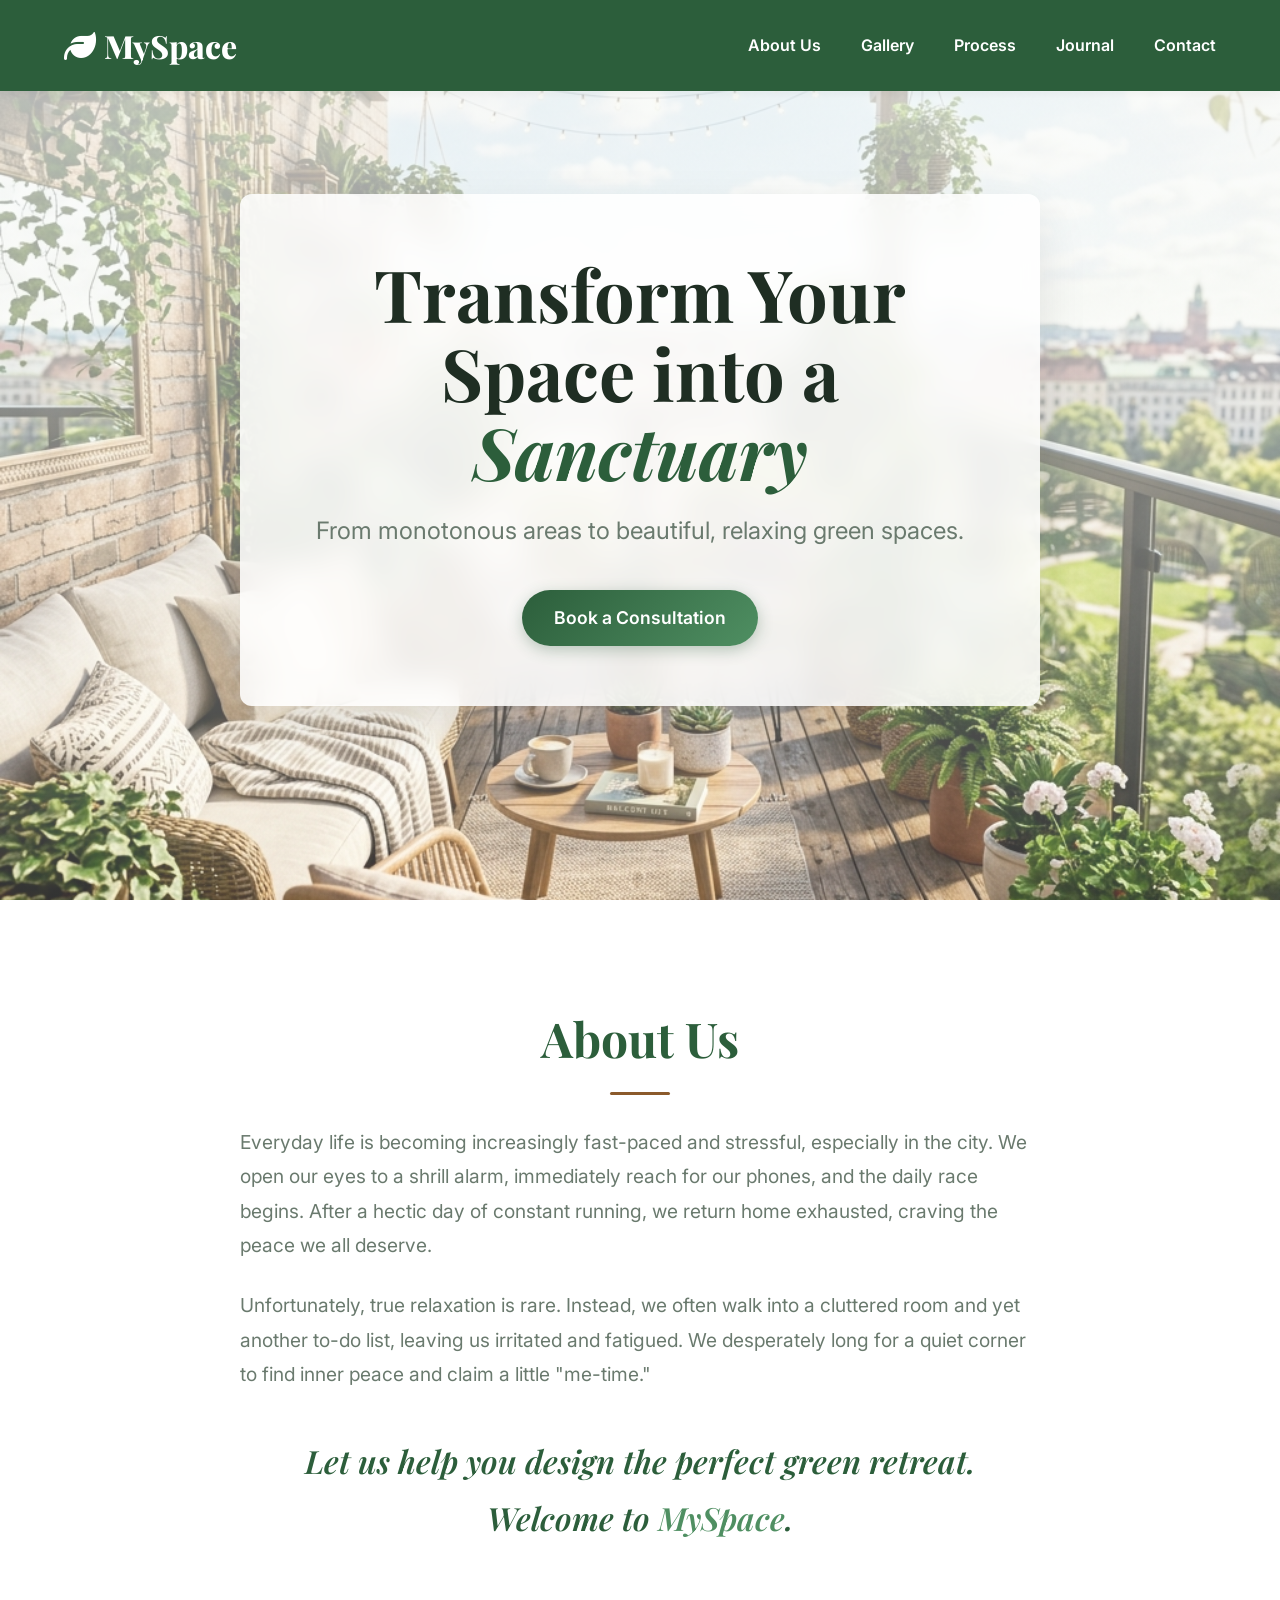
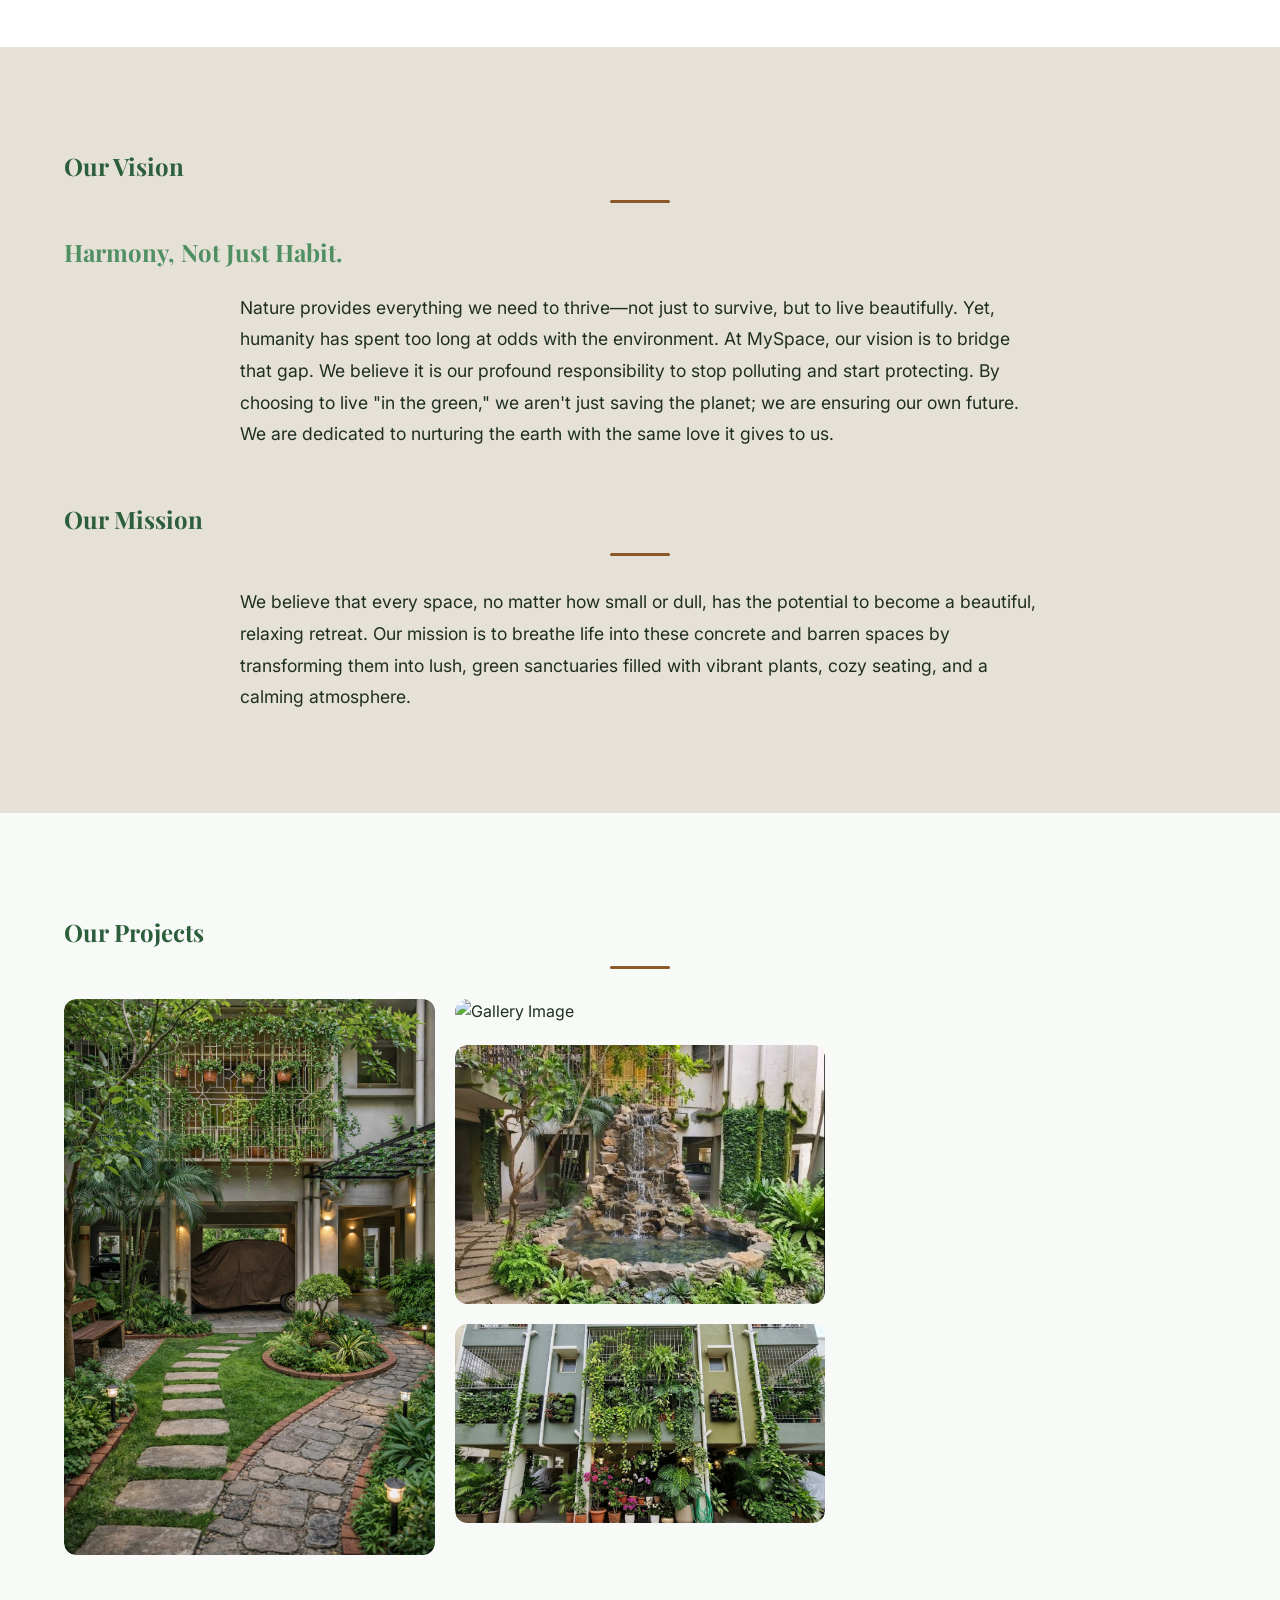
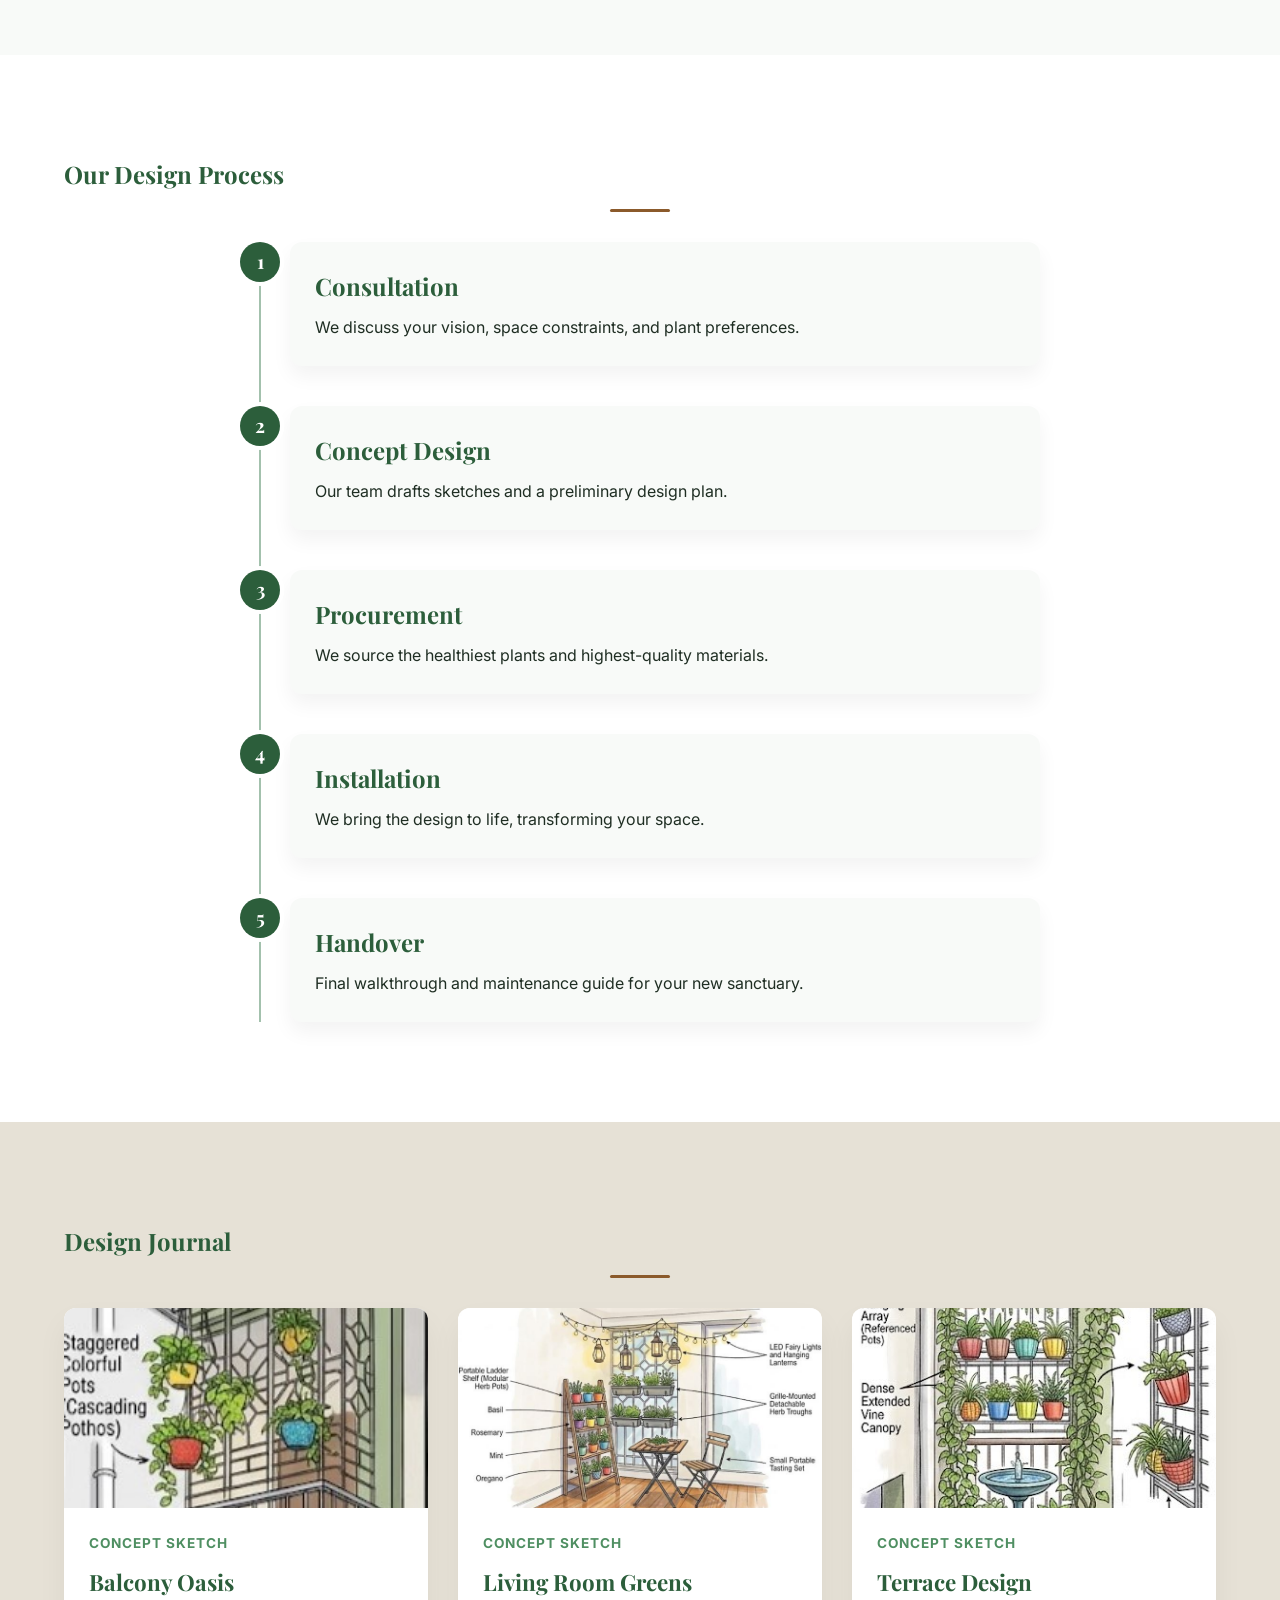
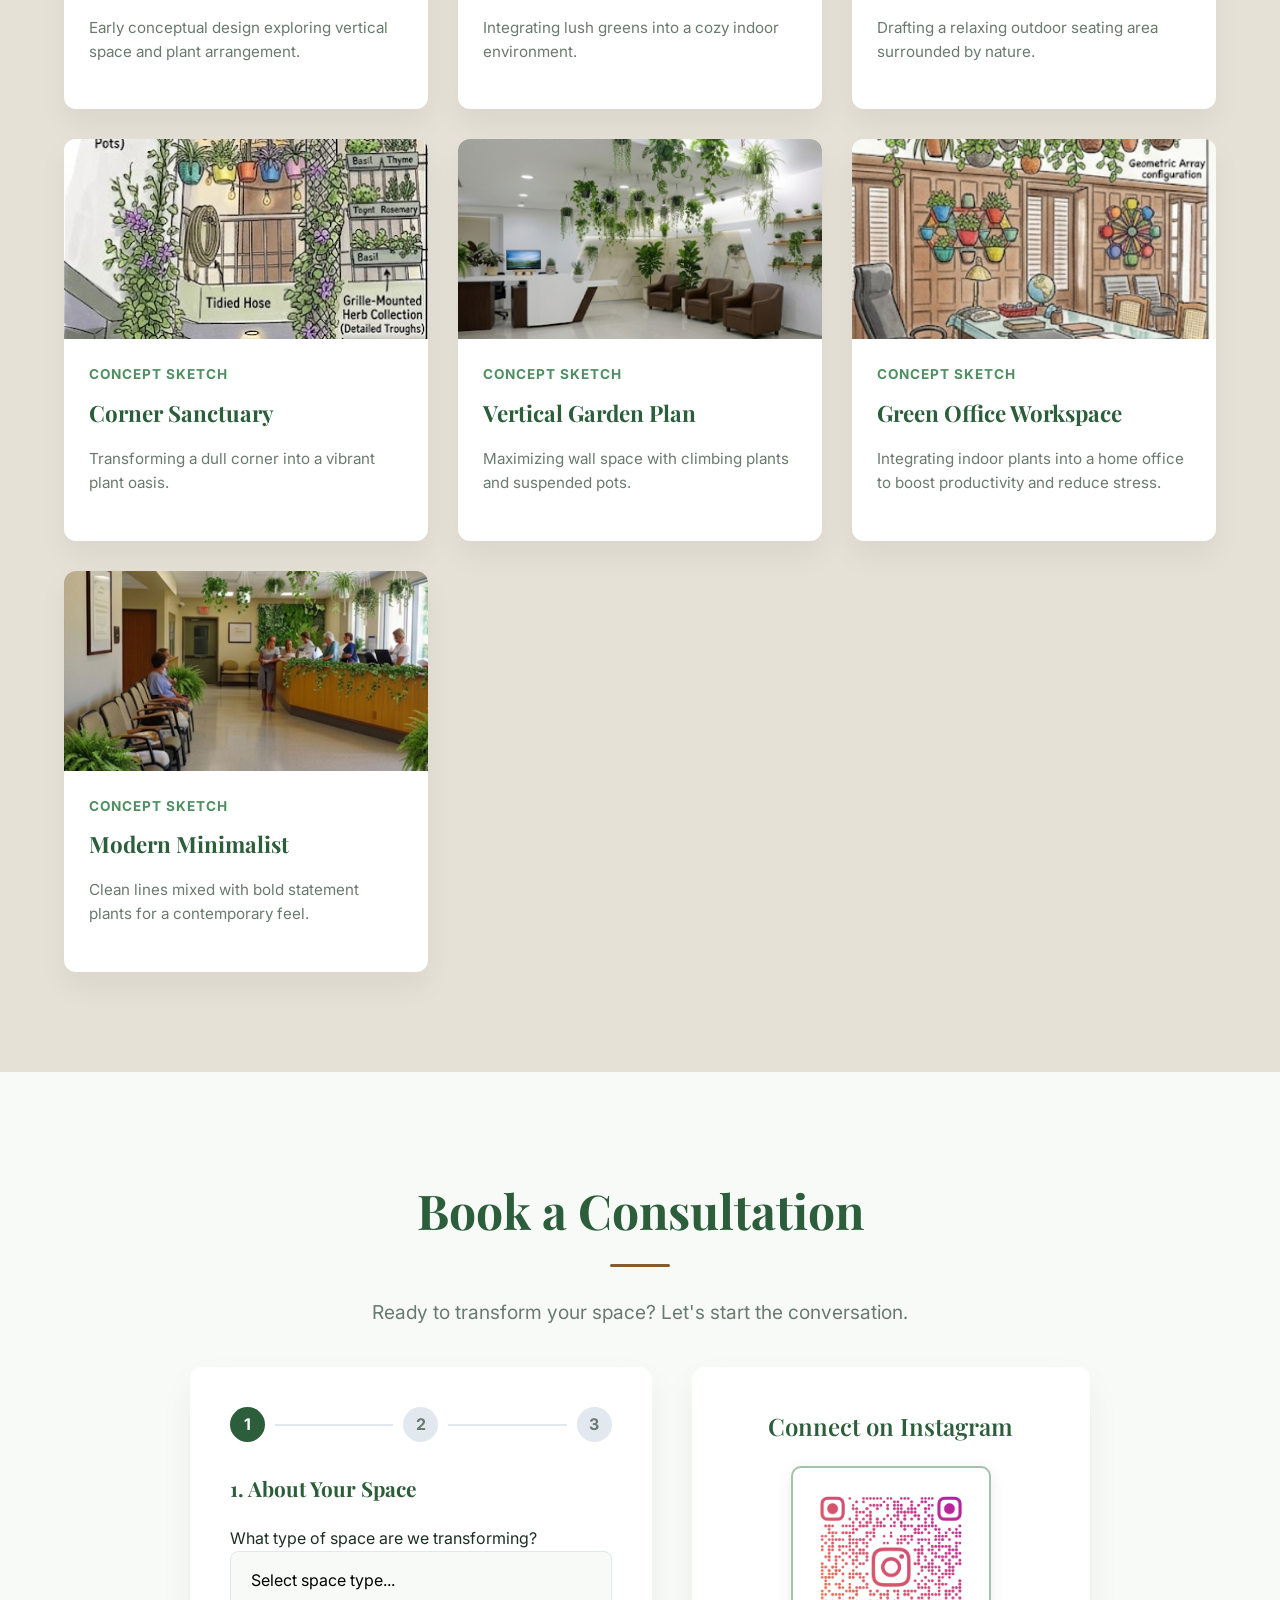
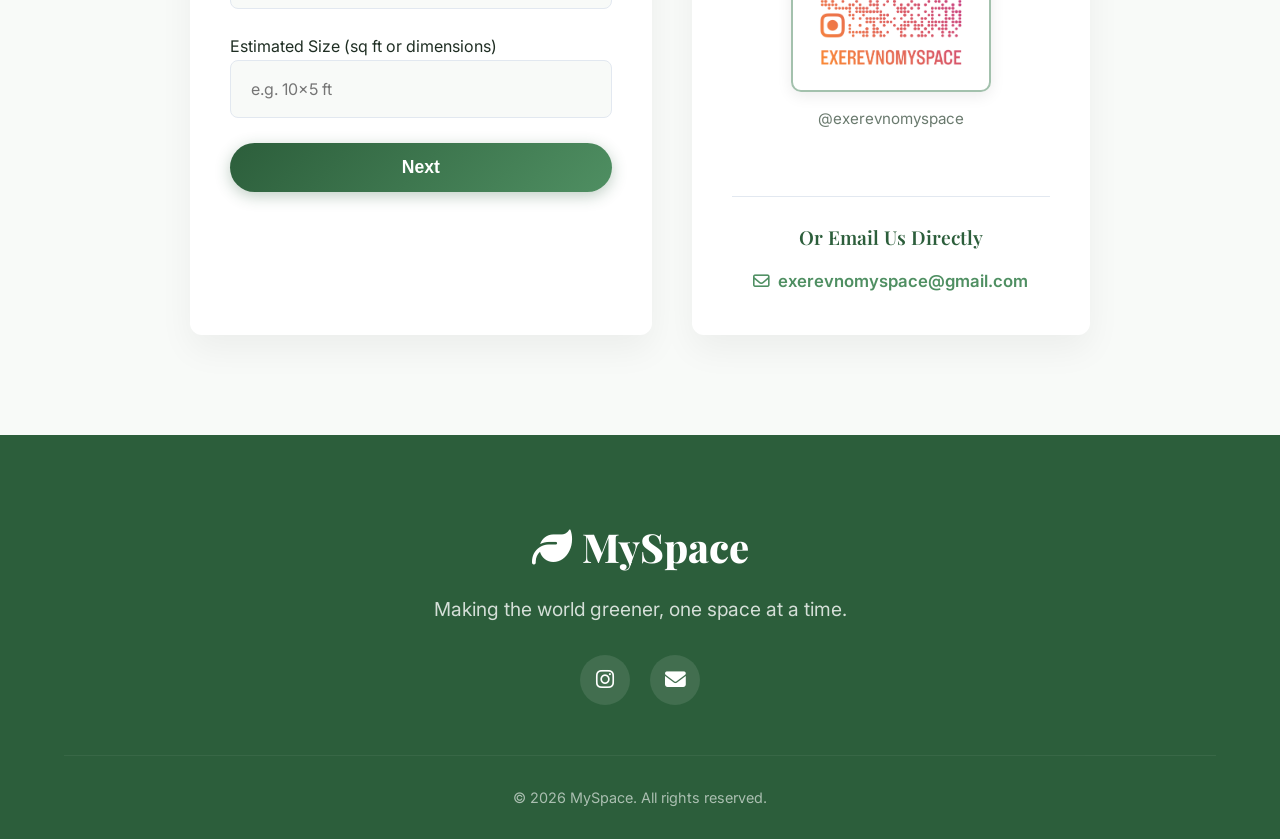
==== commit 115265b4: "Update site content, images and fix form" ====
--- a/index.html
+++ b/index.html
@@ -49,7 +49,6 @@
             <div class="about-content">
                 <p>Everyday life is becoming increasingly fast-paced and stressful, especially in the city. We open our eyes to a shrill alarm, immediately reach for our phones, and the daily race begins. After a hectic day of constant running, we return home exhausted, craving the peace we all deserve.</p>
                 <p>Unfortunately, true relaxation is rare. Instead, we often walk into a cluttered room and yet another to-do list, leaving us irritated and fatigued. We desperately long for a quiet corner to find inner peace and claim a little "me-time."</p>
-                <p>We believe that every space, no matter how small or dull, has the potential to become a beautiful, relaxing retreat. Our mission is to breathe life into these concrete and barren spaces by transforming them into lush, green sanctuaries filled with vibrant plants, cozy seating, and a calming atmosphere.</p>
                 <h3 class="highlight-quote">Let us help you design the perfect green retreat.<br>Welcome to <span>MySpace</span>.</h3>
             </div>
         </div>
@@ -73,20 +72,19 @@
         <div class="container text-center">
             <h2>Our Projects</h2>
             <div class="underline center"></div>
-            <p style="margin-bottom: 40px; font-size: 1.1rem; color: var(--text-light);">Click any image to enlarge.</p>
             
             <div class="masonry-grid" id="masonry-grid">
                 <div class="grid-item">
-                    <img src="Final/IMG-20260408-WA0002.jpg" alt="Gallery Image" class="lightbox-trigger">
+                    <img src="Final/IMG-20260408-WA0002.jpg" alt="Gallery Image">
                 </div>
                 <div class="grid-item">
-                    <img src="Final/IMG_20260327_114813302.jpg" alt="Gallery Image" class="lightbox-trigger">
+                    <img src="Final/IMG_20260327_114813302.jpg" alt="Gallery Image">
                 </div>
                 <div class="grid-item">
-                    <img src="Final/Screenshot_20260418-222945.png" alt="Gallery Image" class="lightbox-trigger">
+                    <img src="Final/Screenshot_20260418-222945.JPG" alt="Gallery Image">
                 </div>
                 <div class="grid-item">
-                    <img src="Final/Screenshot_20260428-080654.png" alt="Gallery Image" class="lightbox-trigger">
+                    <img src="Final/Screenshot_20260428-080654.png" alt="Gallery Image">
                 </div>
             </div>
         </div>
@@ -159,7 +157,7 @@
                 </article>
                 <article class="journal-card">
                     <div class="journal-img-wrapper">
-                        <img src="sketches/idea 5.1.jpg" alt="Sketch Concept 2">
+                        <img src="sketches/idea 3.3.jpg" alt="Sketch Concept 2">
                     </div>
                     <div class="journal-info">
                         <span class="journal-category">Concept Sketch</span>
@@ -254,6 +252,10 @@
                                 <option value="rooftop">Rooftop/Terrace</option>
                                 <option value="other">Other</option>
                             </select>
+                        </div>
+                        <div class="form-group" id="otherSpaceGroup" style="display: none;">
+                            <label>Please specify the space</label>
+                            <input type="text" id="otherSpace" name="otherSpace" placeholder="e.g. Backyard, Bedroom...">
                         </div>
                         <div class="form-group">
                             <label>Estimated Size (sq ft or dimensions)</label>
@@ -330,6 +332,26 @@
         </div>
     </footer>
 
+    <!-- Bottom NavBar (Mobile Only) -->
+    <nav class="bottom-nav-mobile">
+        <a href="#" class="nav-item active">
+            <i class="fa-solid fa-home"></i>
+            <span>Home</span>
+        </a>
+        <a href="#projects" class="nav-item">
+            <i class="fa-solid fa-image"></i>
+            <span>Gallery</span>
+        </a>
+        <a href="#journal" class="nav-item">
+            <i class="fa-solid fa-book"></i>
+            <span>Journal</span>
+        </a>
+        <a href="#contact" class="nav-item">
+            <i class="fa-solid fa-calendar-days"></i>
+            <span>Consult</span>
+        </a>
+    </nav>
+
     <!-- Lightbox Modal -->
     <div id="lightbox" class="lightbox">
         <span class="lightbox-close">&times;</span>
--- a/styles.css
+++ b/styles.css
@@ -666,11 +666,68 @@
     }
 }
 
+.bottom-nav-mobile {
+    display: none;
+}
+
 /* Responsive Design */
 @media (max-width: 992px) {
+    body {
+        padding-bottom: 80px; /* space for bottom nav */
+    }
+    
+    /* --- Bottom Navigation Bar --- */
+    .bottom-nav-mobile {
+        display: flex !important;
+        justify-content: space-around;
+        align-items: center;
+        position: fixed;
+        bottom: 0;
+        left: 0;
+        width: 100%;
+        height: 80px;
+        background: rgba(255, 255, 255, 0.95);
+        backdrop-filter: blur(10px);
+        box-shadow: 0 -4px 20px rgba(45, 90, 65, 0.05);
+        z-index: 1000;
+        padding-bottom: env(safe-area-inset-bottom);
+        border-top: 1px solid rgba(45, 90, 65, 0.05);
+    }
+
+    .bottom-nav-mobile .nav-item {
+        display: flex;
+        flex-direction: column;
+        align-items: center;
+        justify-content: center;
+        color: #6A7A6E;
+        text-decoration: none;
+        gap: 4px;
+        transition: transform 0.2s ease, color 0.2s ease;
+    }
+
+    .bottom-nav-mobile .nav-item.active {
+        color: var(--primary-green);
+        transform: scale(1.05);
+        font-weight: bold;
+    }
+
+    .bottom-nav-mobile .nav-item i {
+        font-size: 1.2rem;
+    }
+
+    .bottom-nav-mobile .nav-item span {
+        font-size: 10px;
+        font-weight: 500;
+        text-transform: uppercase;
+        letter-spacing: 0.05em;
+    }
+
     /* --- Navigation: Show hamburger at tablet/mobile --- */
     .menu-toggle {
-        display: block !important;
+        display: none !important;
+    }
+    .navbar {
+        justify-content: center;
     }
     .nav-links {
         display: none;
@@ -692,16 +749,27 @@
     /* --- Hero: Fix parallax and scale text --- */
     .hero {
         background-attachment: scroll; /* Fixed bg breaks on most mobile browsers */
+        align-items: flex-end;
+        padding-bottom: 2rem;
     }
     .hero h1 {
-        font-size: 2.5rem;
+        font-size: 2rem;
     }
     .hero p {
         font-size: 1.1rem;
         margin-bottom: 20px;
     }
     .hero-content {
-        padding: 40px 25px;
+        padding: 30px 20px;
+        background: rgba(255, 255, 255, 0.95);
+        backdrop-filter: blur(8px);
+        box-shadow: 0 0 20px rgba(45, 90, 65, 0.1);
+        border-radius: 12px;
+        width: 100%;
+        margin-top: auto;
+    }
+    .hero-content .primary-btn {
+        width: 100%;
     }
 
     /* --- About Section --- */
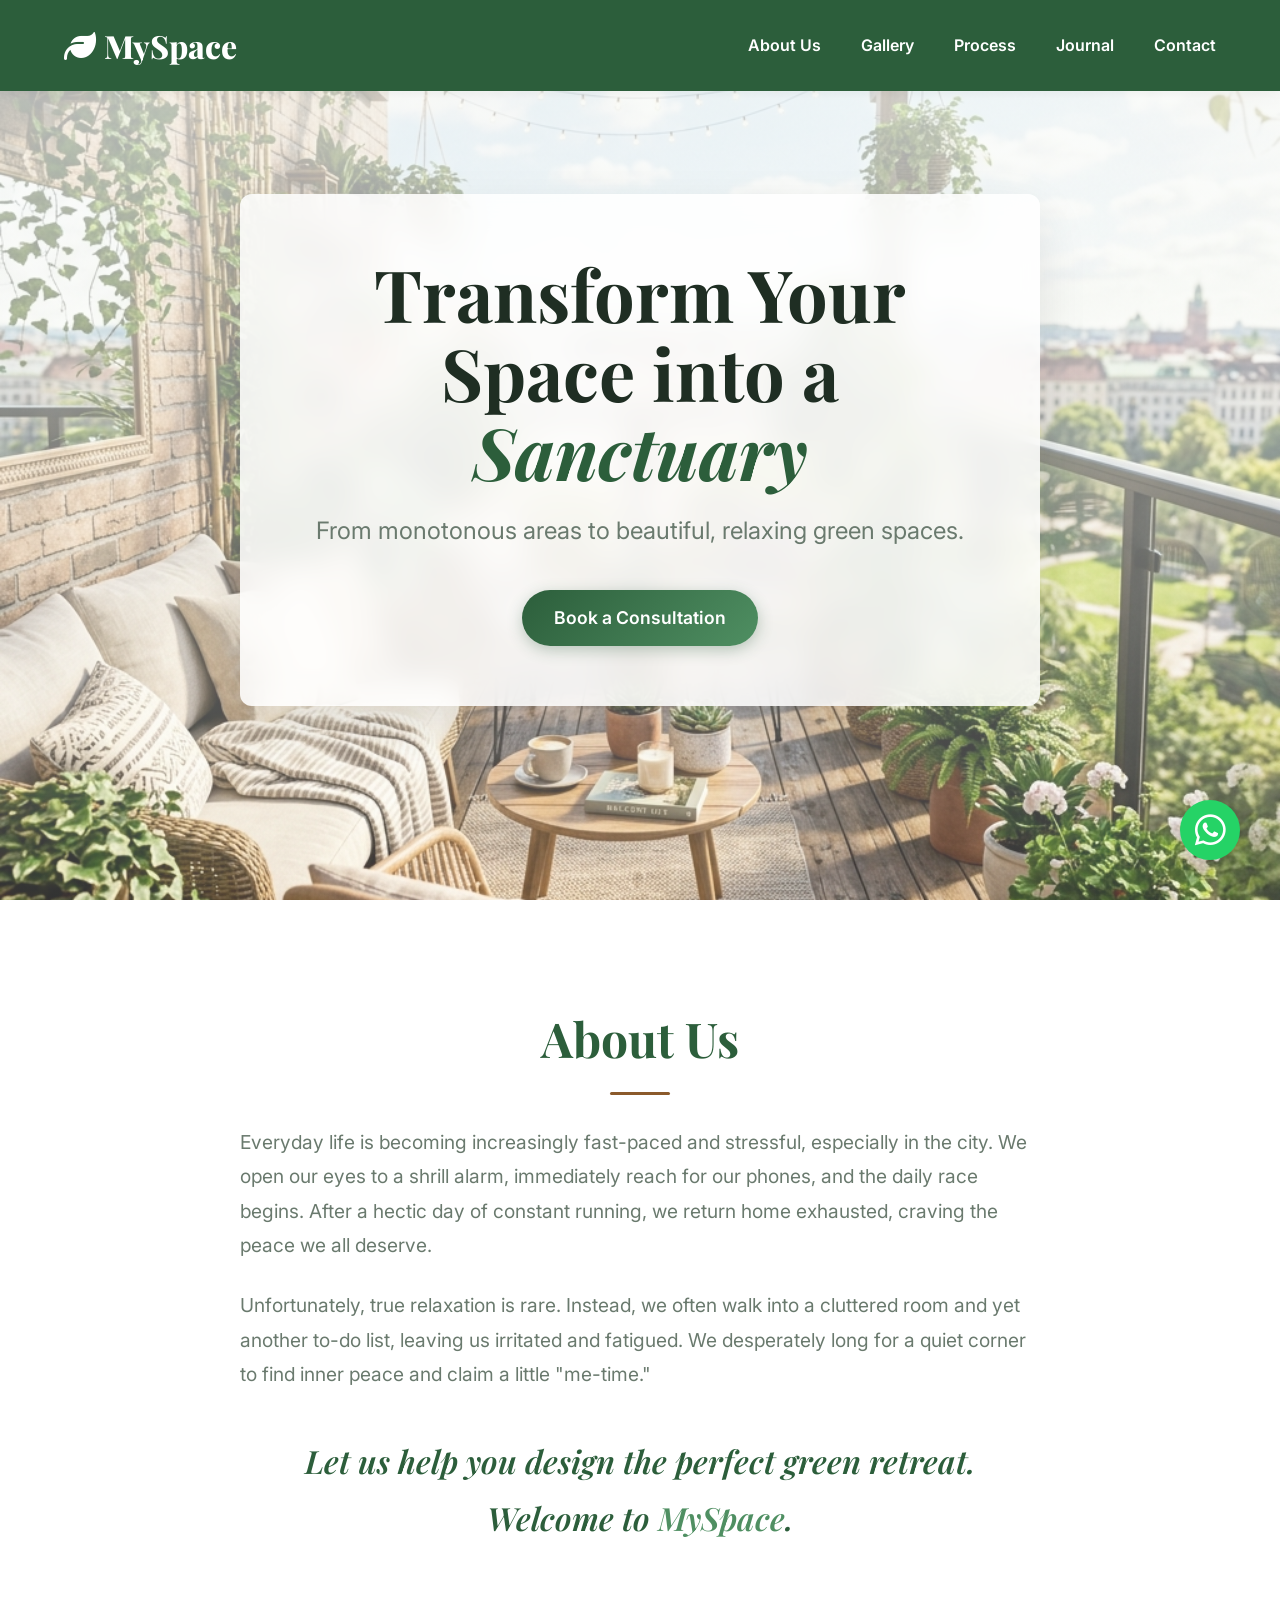
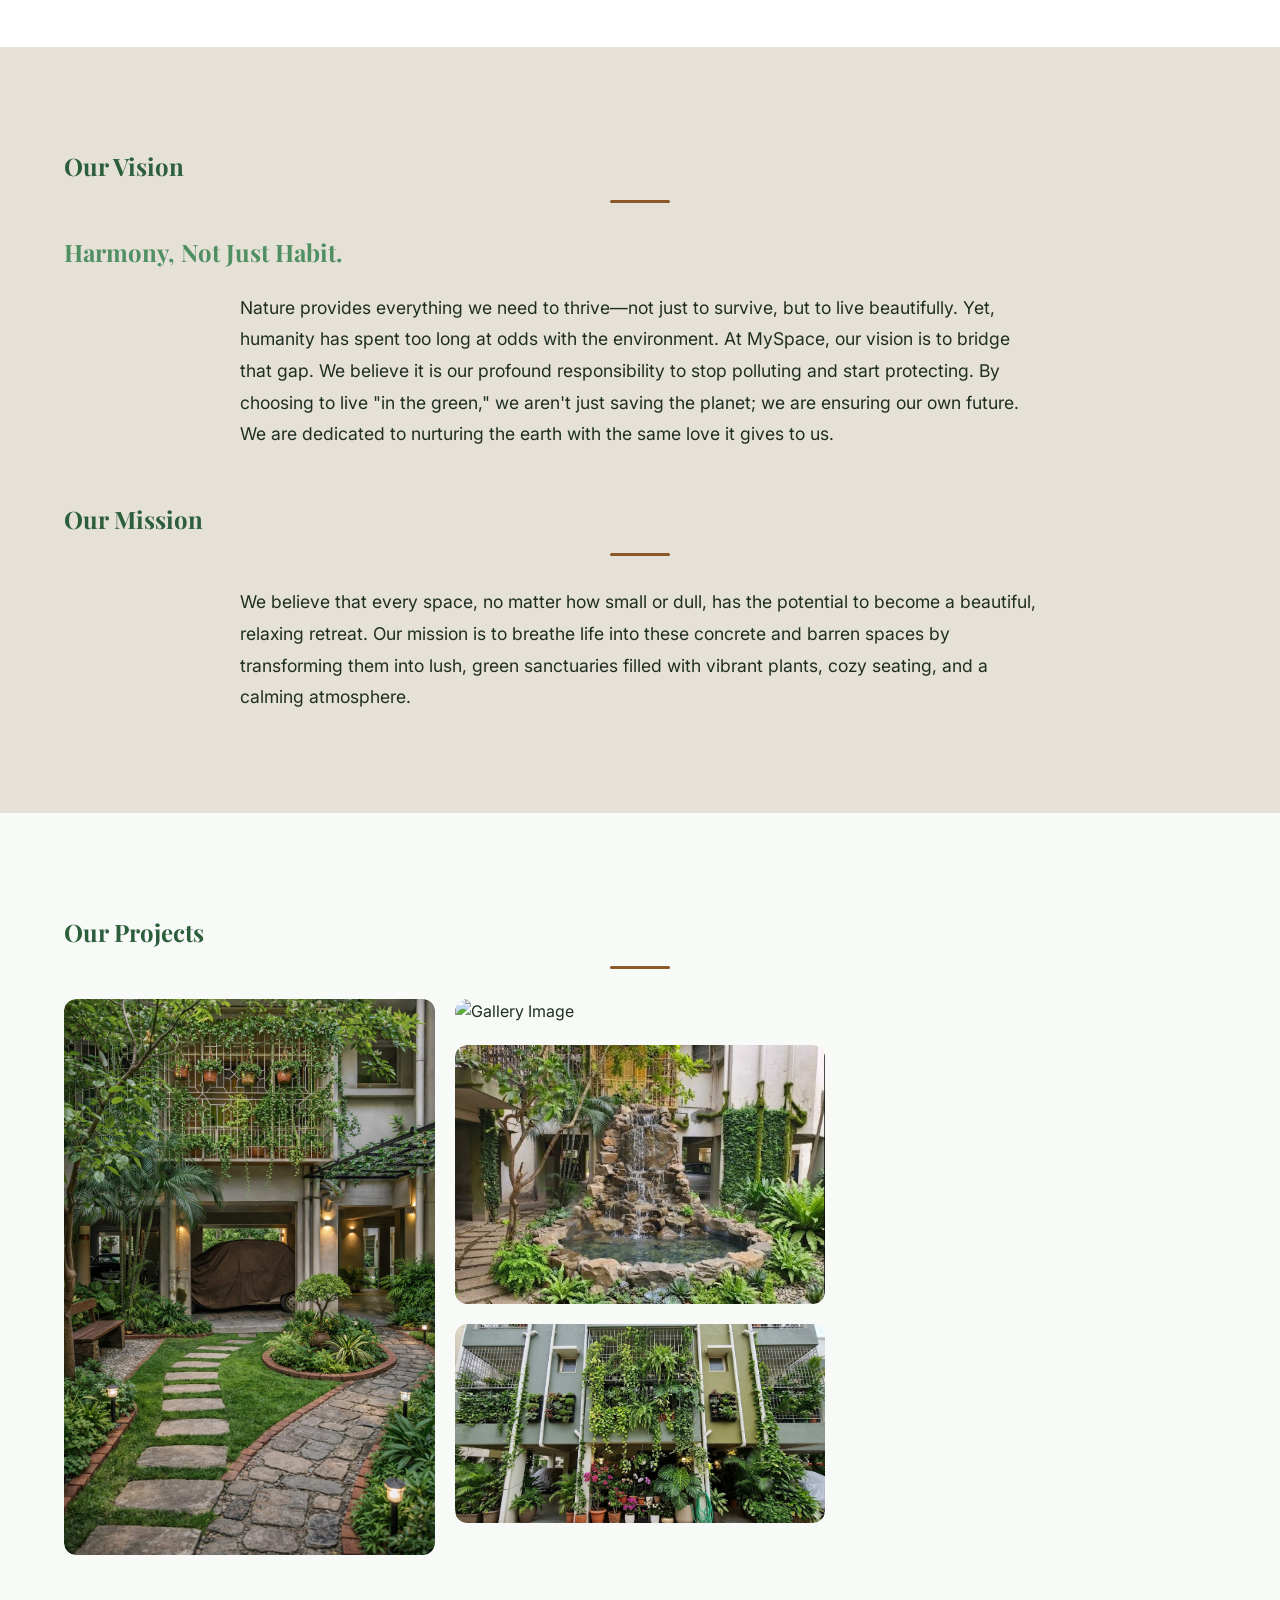
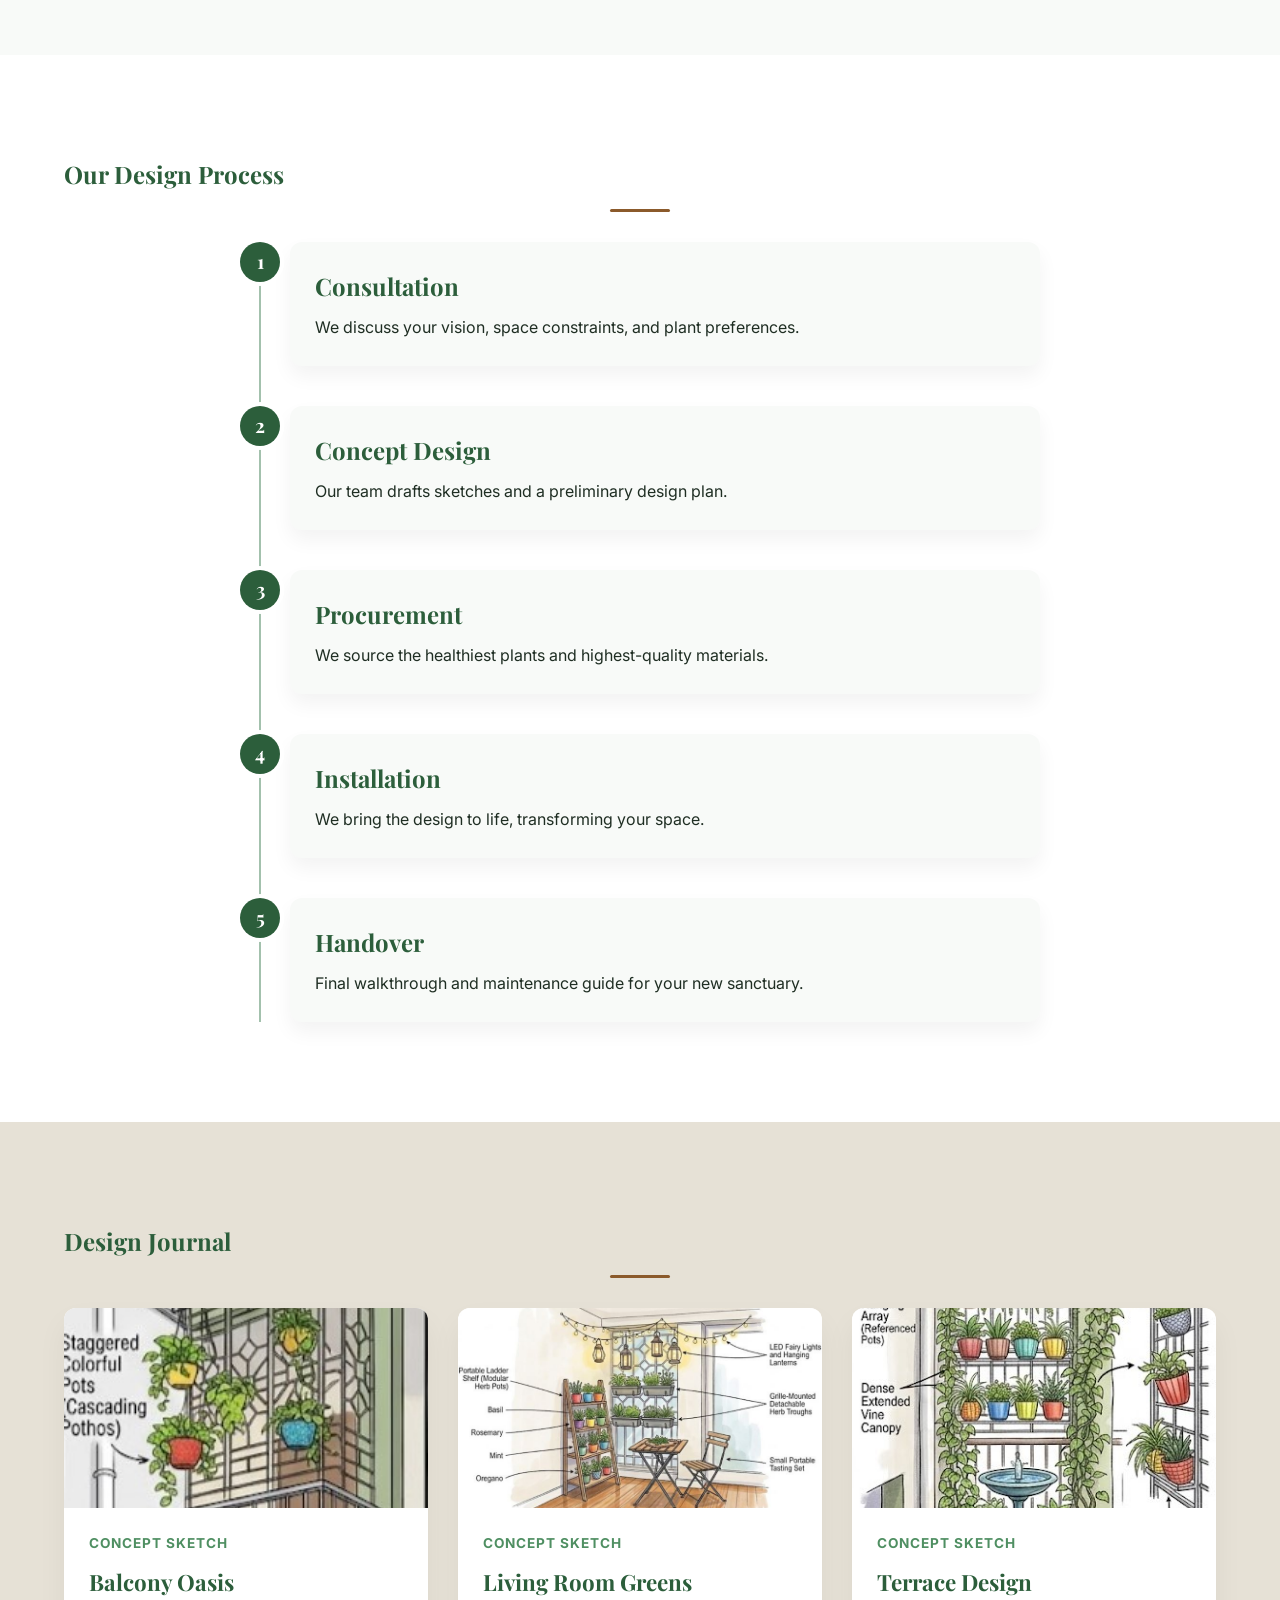
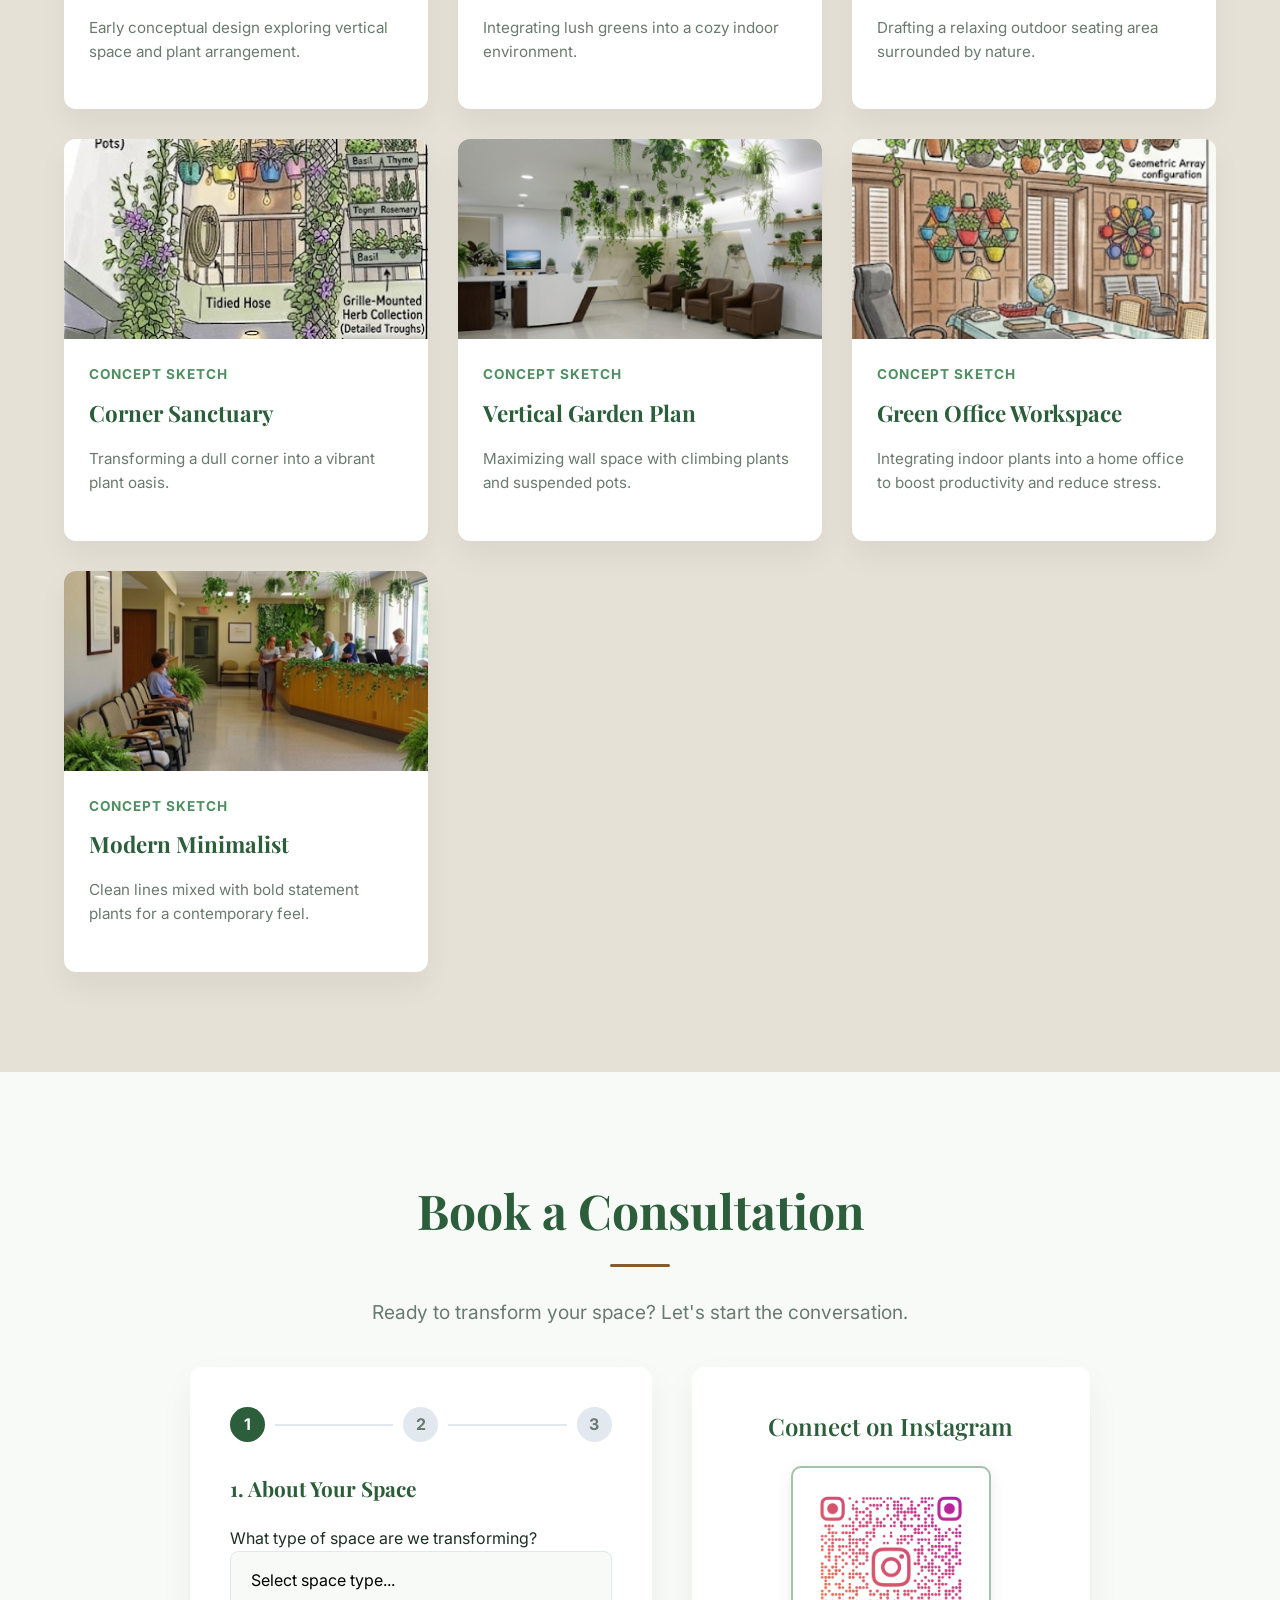
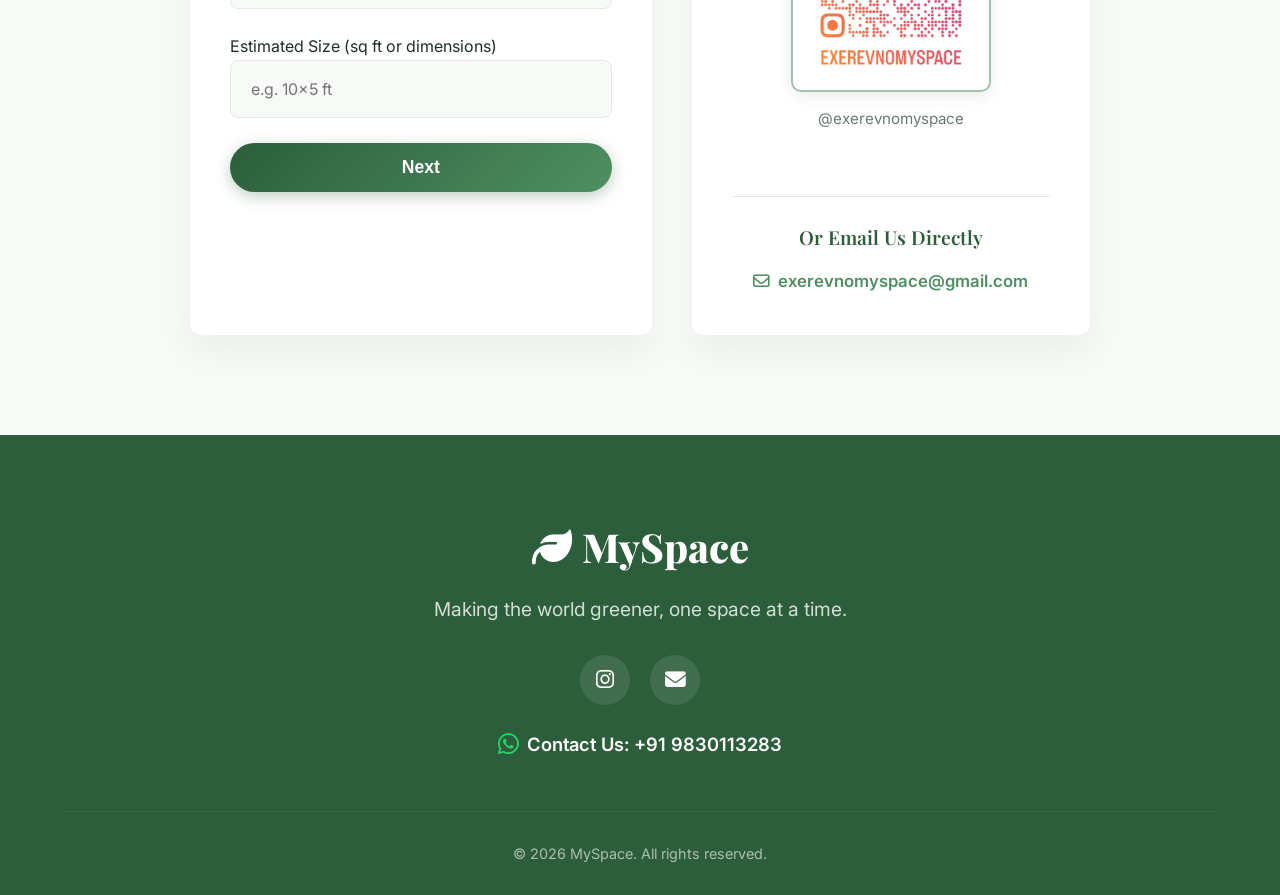
==== commit c352c65c: "Add WhatsApp contact and floating button" ====
--- a/index.html
+++ b/index.html
@@ -325,6 +325,11 @@
             <div class="social-links">
                 <a href="https://www.instagram.com/exerevnomyspace/" target="_blank" aria-label="Instagram"><i class="fa-brands fa-instagram"></i></a>
                 <a href="mailto:exerevnomyspace@gmail.com" aria-label="Email"><i class="fa-solid fa-envelope"></i></a>
+            </div>
+            <div style="margin-top: 25px;">
+                <a href="https://wa.me/919830113283" target="_blank" aria-label="WhatsApp" style="display: inline-flex; align-items: center; justify-content: center; gap: 8px; color: var(--white); font-size: 1.15rem; font-weight: 600; text-decoration: none; transition: var(--transition);">
+                    <i class="fa-brands fa-whatsapp" style="color: #25D366; font-size: 1.5rem;"></i> Contact Us: +91 9830113283
+                </a>
             </div>
         </div>
         <div class="footer-bottom">
@@ -358,6 +363,11 @@
         <img class="lightbox-content" id="lightbox-img">
     </div>
 
+    <!-- Floating WhatsApp Button -->
+    <a href="https://wa.me/919830113283" class="floating-whatsapp" target="_blank" aria-label="Chat on WhatsApp">
+        <i class="fa-brands fa-whatsapp"></i>
+    </a>
+
     <script src="script.js"></script>
 </body>
 </html>
--- a/styles.css
+++ b/styles.css
@@ -1385,3 +1385,38 @@
     background: var(--white);
     box-shadow: 0 0 0 3px rgba(79, 143, 98, 0.1);
 }
+
+/* Floating WhatsApp Button */
+.floating-whatsapp {
+    position: fixed;
+    bottom: 40px;
+    right: 40px;
+    background-color: #25D366;
+    color: white;
+    width: 60px;
+    height: 60px;
+    border-radius: 50%;
+    display: flex;
+    justify-content: center;
+    align-items: center;
+    font-size: 35px;
+    box-shadow: 2px 2px 15px rgba(0, 0, 0, 0.15);
+    z-index: 1000;
+    transition: transform 0.3s cubic-bezier(0.175, 0.885, 0.32, 1.275), box-shadow 0.3s ease;
+}
+
+.floating-whatsapp:hover {
+    transform: scale(1.15) rotate(5deg);
+    box-shadow: 2px 2px 25px rgba(37, 211, 102, 0.4);
+    color: white;
+}
+
+@media (max-width: 992px) {
+    .floating-whatsapp {
+        bottom: 100px; /* Above the mobile bottom navigation bar */
+        right: 20px;
+        width: 55px;
+        height: 55px;
+        font-size: 32px;
+    }
+}
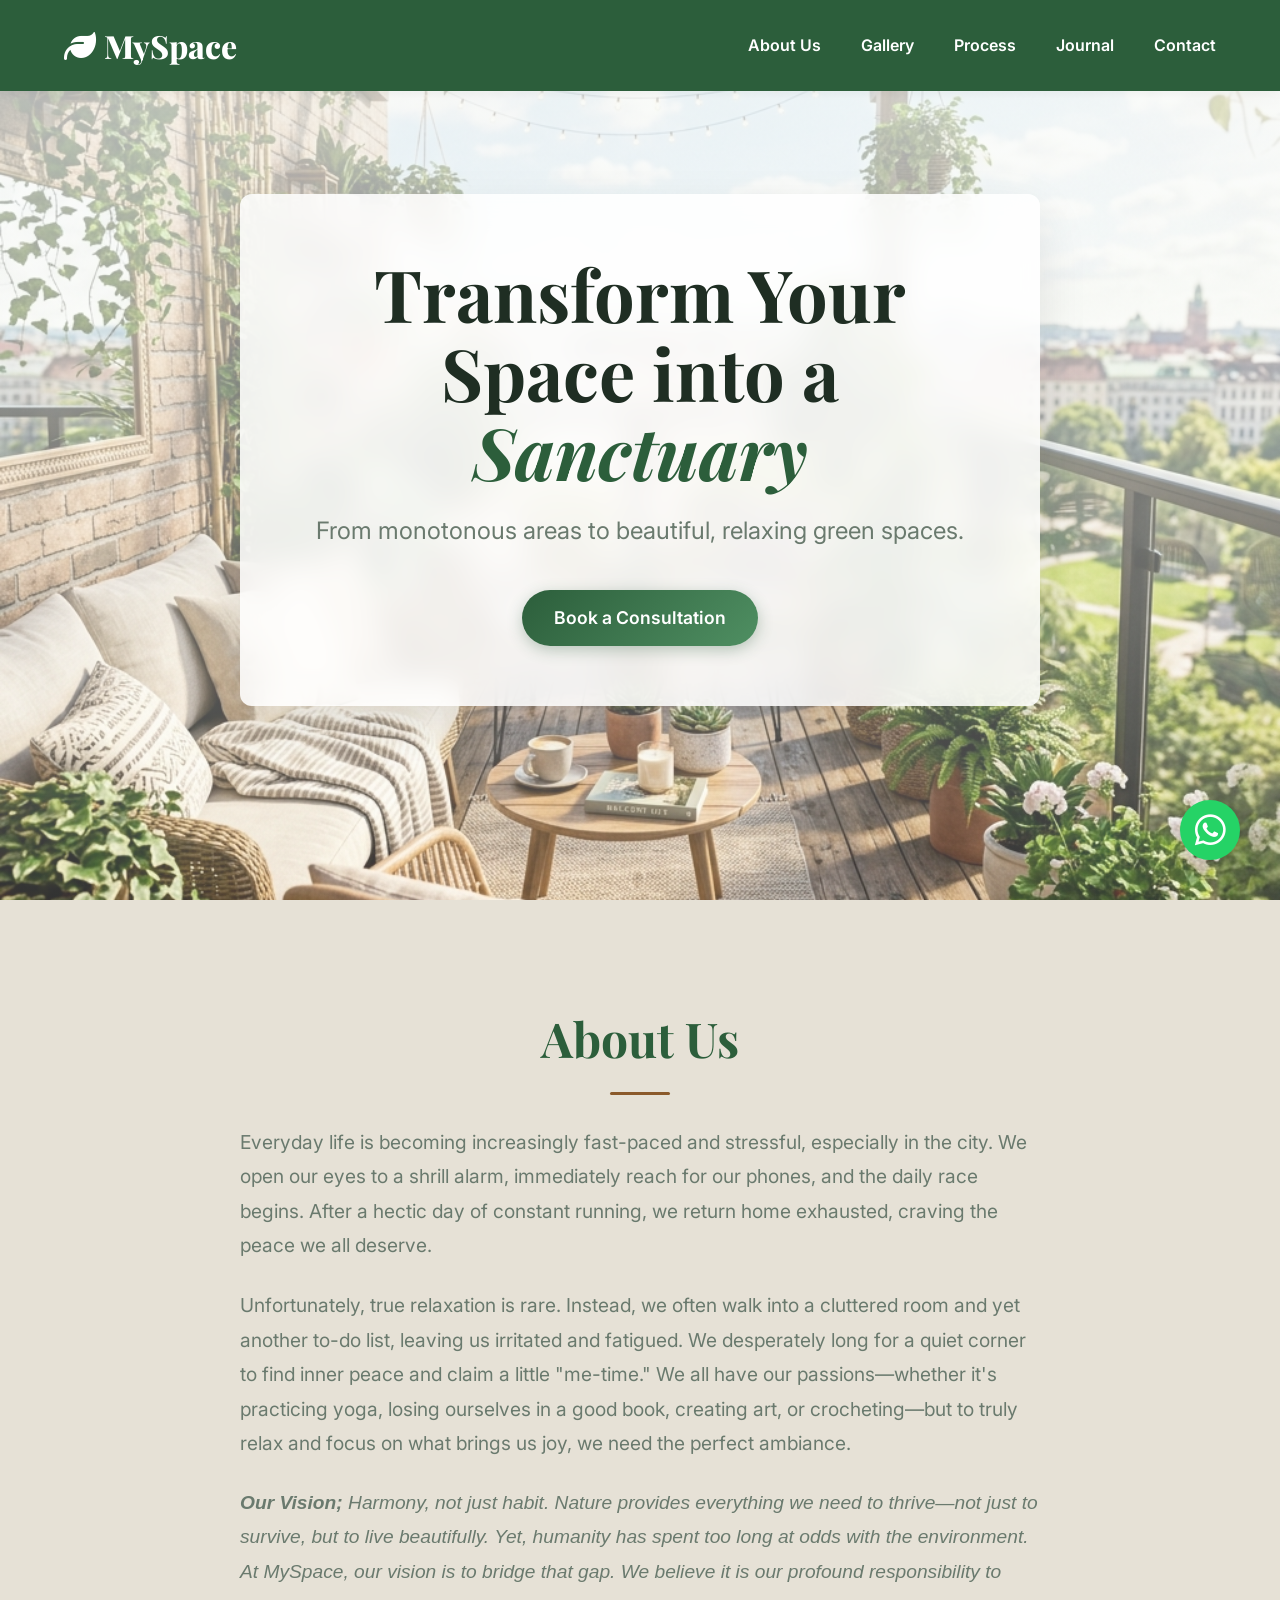
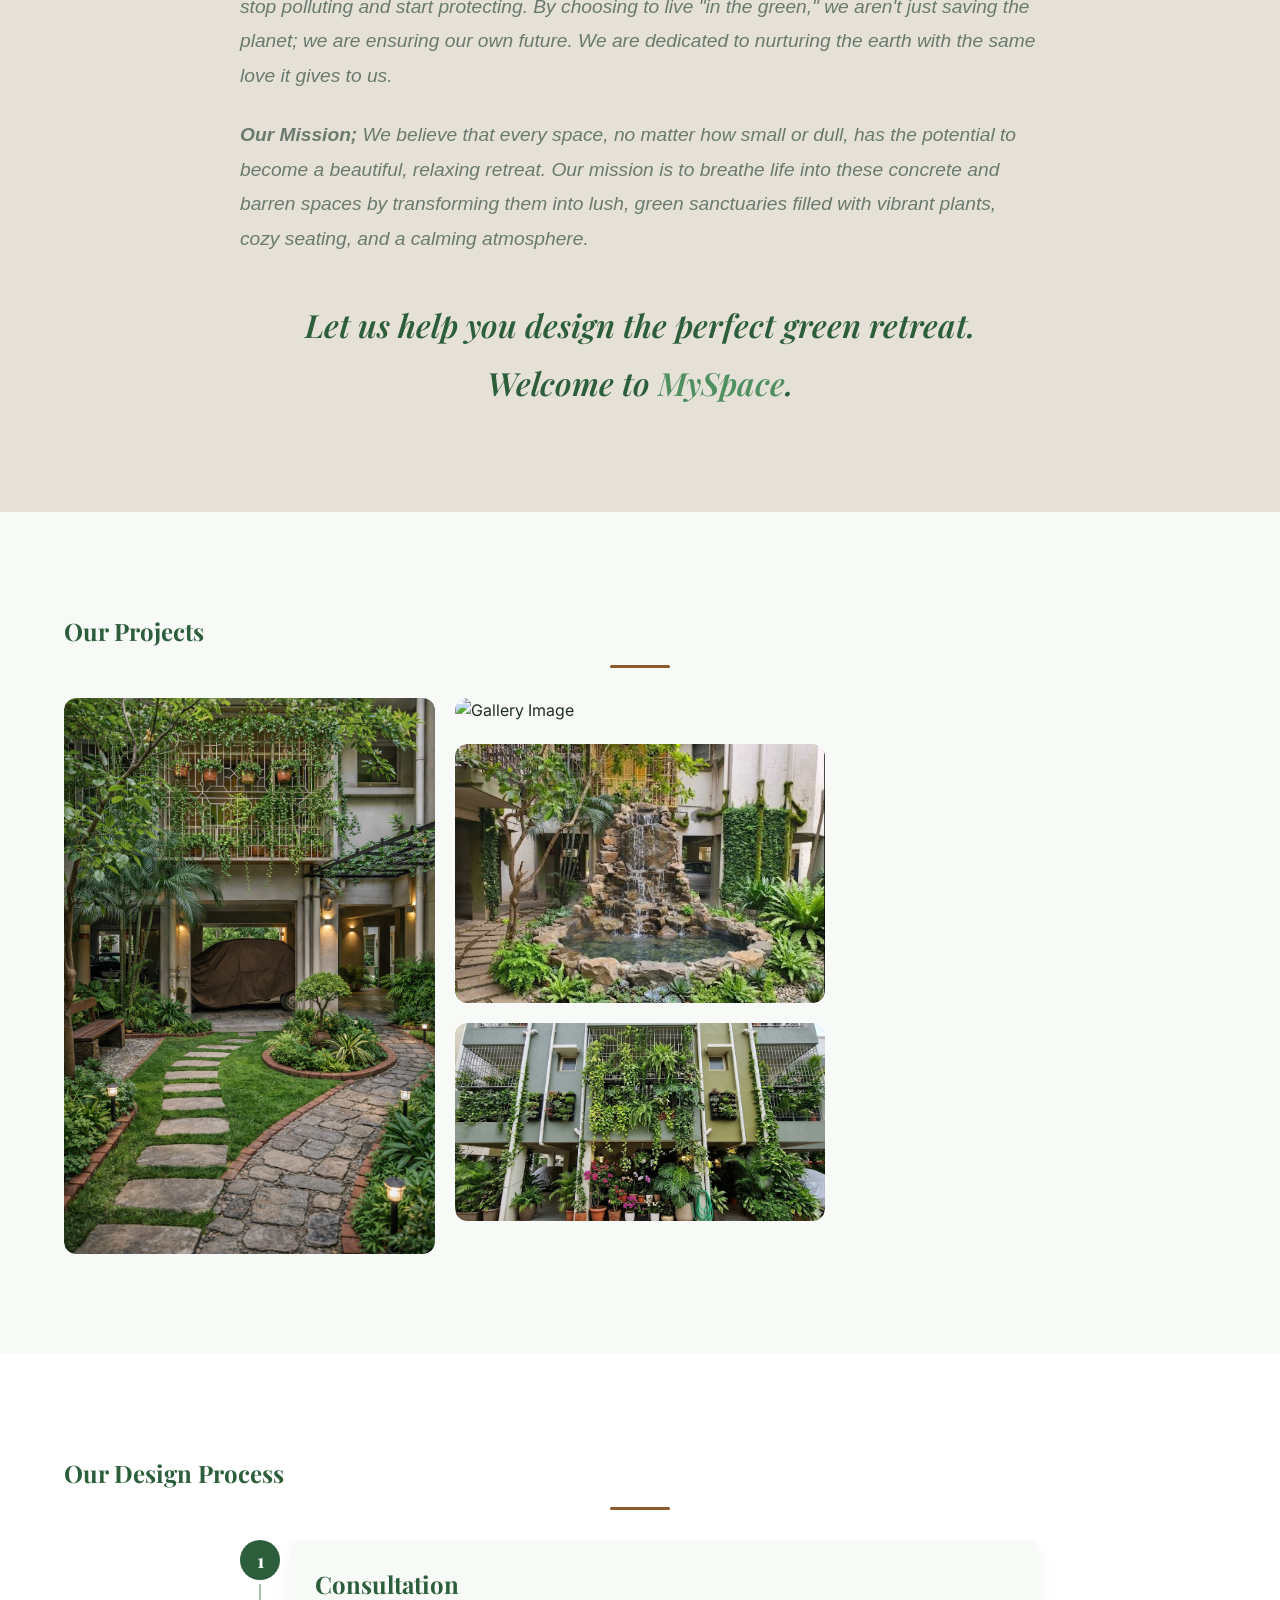
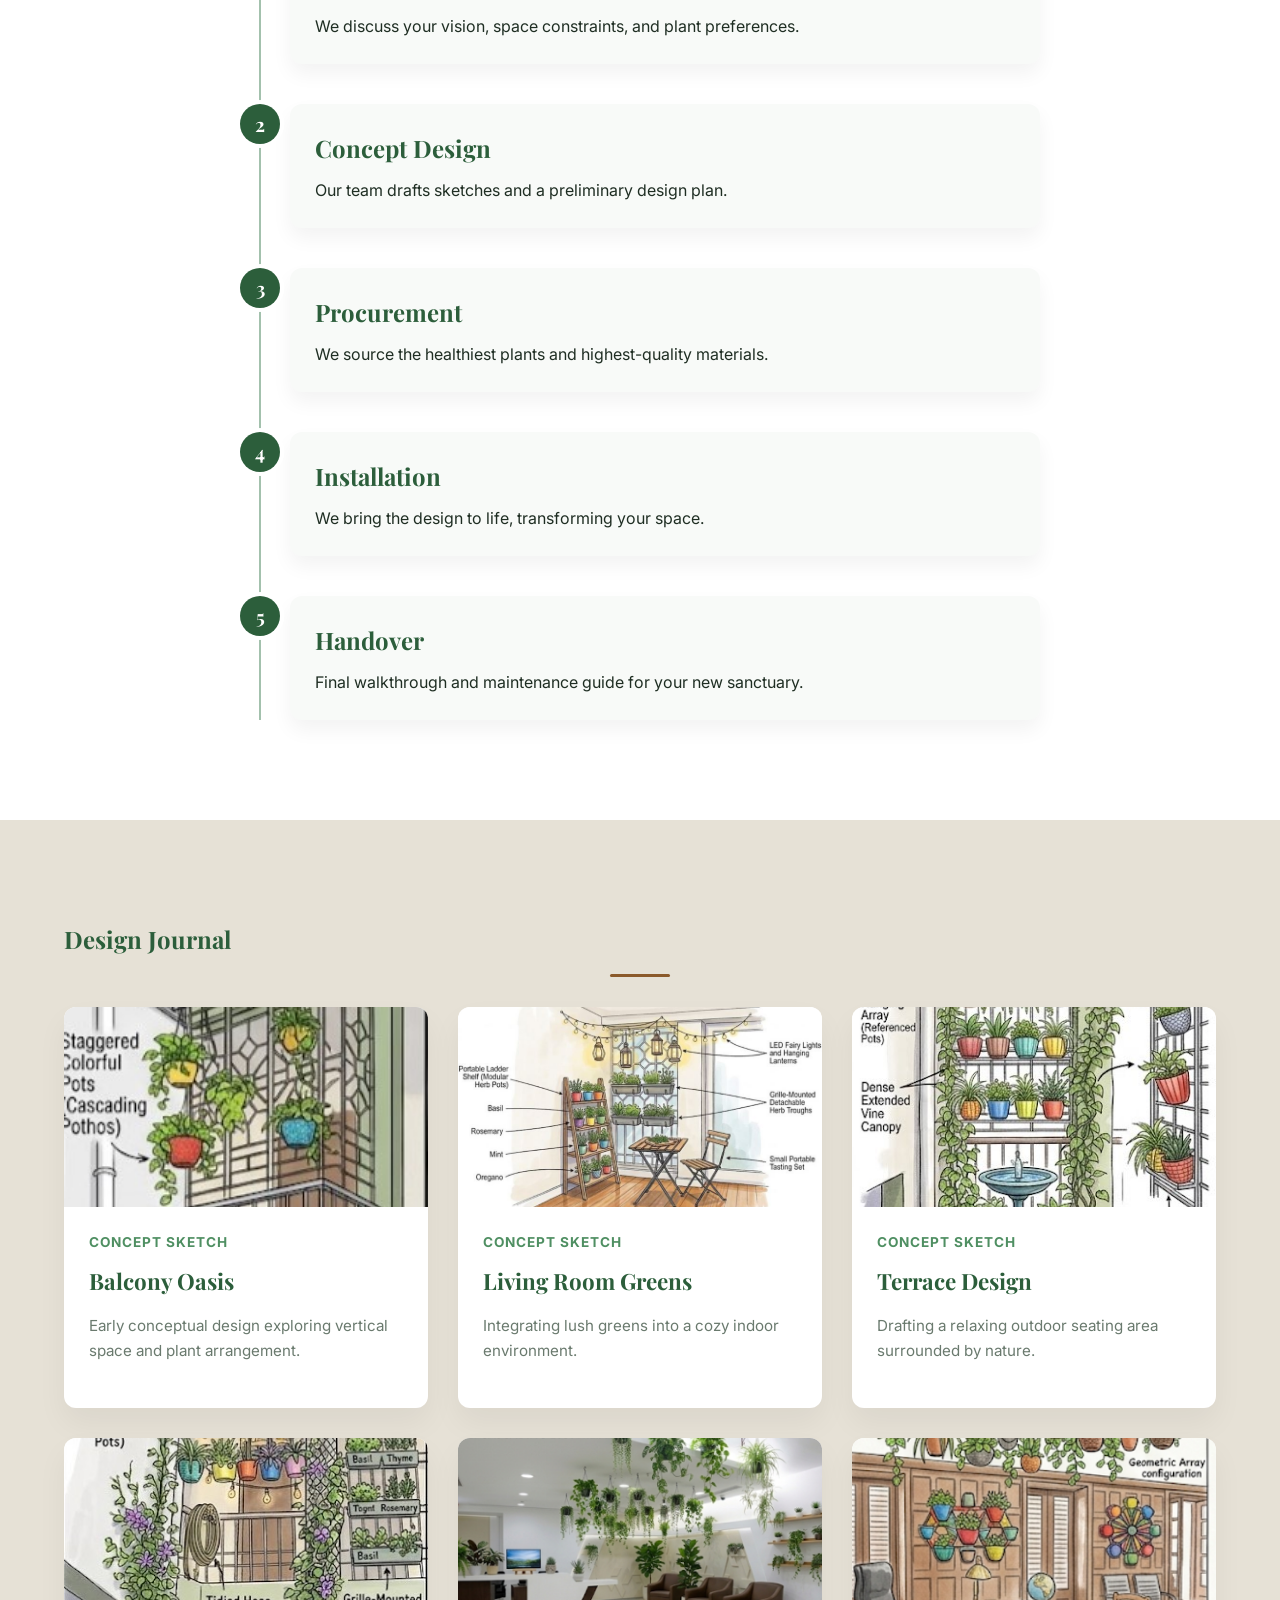
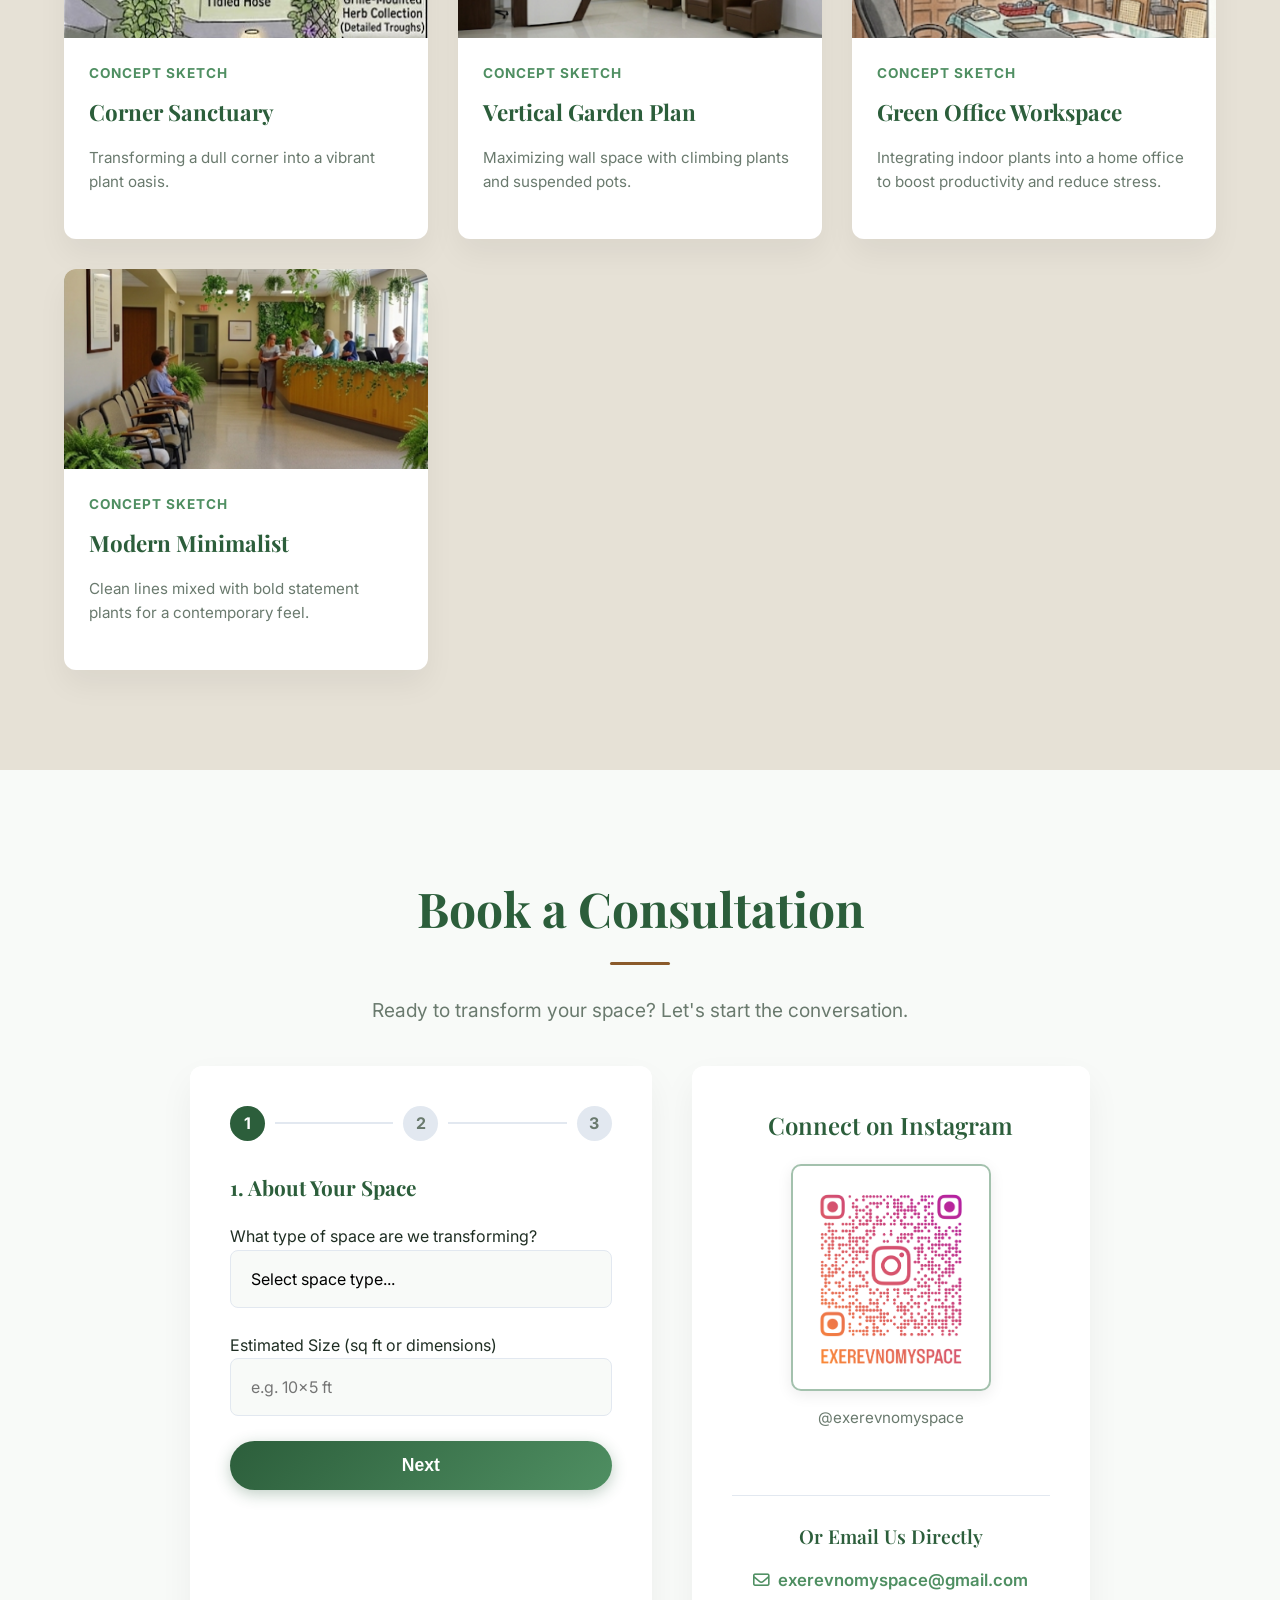
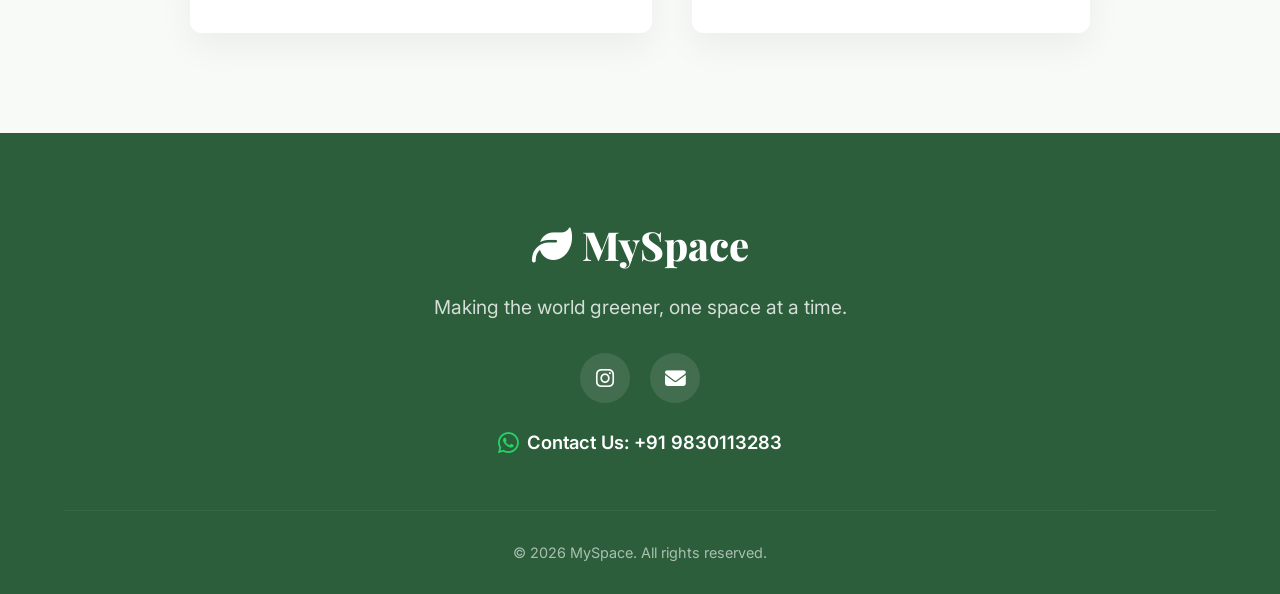
==== commit 6e172d06: "Update About Us section styling and content" ====
--- a/index.html
+++ b/index.html
@@ -42,28 +42,20 @@
     </header>
 
     <!-- About Us Section -->
-    <section id="about" class="about section fade-in">
+    <section id="about" class="about section fade-in" style="background-color: var(--sand);">
         <div class="about-container">
             <h2>About Us</h2>
             <div class="underline center"></div>
             <div class="about-content">
                 <p>Everyday life is becoming increasingly fast-paced and stressful, especially in the city. We open our eyes to a shrill alarm, immediately reach for our phones, and the daily race begins. After a hectic day of constant running, we return home exhausted, craving the peace we all deserve.</p>
-                <p>Unfortunately, true relaxation is rare. Instead, we often walk into a cluttered room and yet another to-do list, leaving us irritated and fatigued. We desperately long for a quiet corner to find inner peace and claim a little "me-time."</p>
+                <p>Unfortunately, true relaxation is rare. Instead, we often walk into a cluttered room and yet another to-do list, leaving us irritated and fatigued. We desperately long for a quiet corner to find inner peace and claim a little "me-time." We all have our passions—whether it's practicing yoga, losing ourselves in a good book, creating art, or crocheting—but to truly relax and focus on what brings us joy, we need the perfect ambiance.</p>
+                
+                <p style="font-style: italic;"><strong>Our Vision;</strong> Harmony, not just habit. Nature provides everything we need to thrive—not just to survive, but to live beautifully. Yet, humanity has spent too long at odds with the environment. At MySpace, our vision is to bridge that gap. We believe it is our profound responsibility to stop polluting and start protecting. By choosing to live "in the green," we aren't just saving the planet; we are ensuring our own future. We are dedicated to nurturing the earth with the same love it gives to us.</p>
+                
+                <p style="font-style: italic;"><strong>Our Mission;</strong> We believe that every space, no matter how small or dull, has the potential to become a beautiful, relaxing retreat. Our mission is to breathe life into these concrete and barren spaces by transforming them into lush, green sanctuaries filled with vibrant plants, cozy seating, and a calming atmosphere.</p>
+
                 <h3 class="highlight-quote">Let us help you design the perfect green retreat.<br>Welcome to <span>MySpace</span>.</h3>
             </div>
-        </div>
-    </section>
-    <!-- Vision Section -->
-    <section id="vision" class="vision section" style="background-color: var(--sand);">
-        <div class="container text-center">
-            <h2>Our Vision</h2>
-            <div class="underline center"></div>
-            <h3 style="margin-bottom: 20px; font-size: 1.5rem; color: var(--accent-green); font-family: var(--font-heading);">Harmony, Not Just Habit.</h3>
-            <p style="max-width: 800px; margin: 0 auto 50px auto; font-size: 1.1rem; line-height: 1.8;">Nature provides everything we need to thrive—not just to survive, but to live beautifully. Yet, humanity has spent too long at odds with the environment. At MySpace, our vision is to bridge that gap. We believe it is our profound responsibility to stop polluting and start protecting. By choosing to live "in the green," we aren't just saving the planet; we are ensuring our own future. We are dedicated to nurturing the earth with the same love it gives to us.</p>
-            
-            <h2>Our Mission</h2>
-            <div class="underline center"></div>
-            <p style="max-width: 800px; margin: 0 auto; font-size: 1.1rem; line-height: 1.8;">We believe that every space, no matter how small or dull, has the potential to become a beautiful, relaxing retreat. Our mission is to breathe life into these concrete and barren spaces by transforming them into lush, green sanctuaries filled with vibrant plants, cozy seating, and a calming atmosphere.</p>
         </div>
     </section>
 
